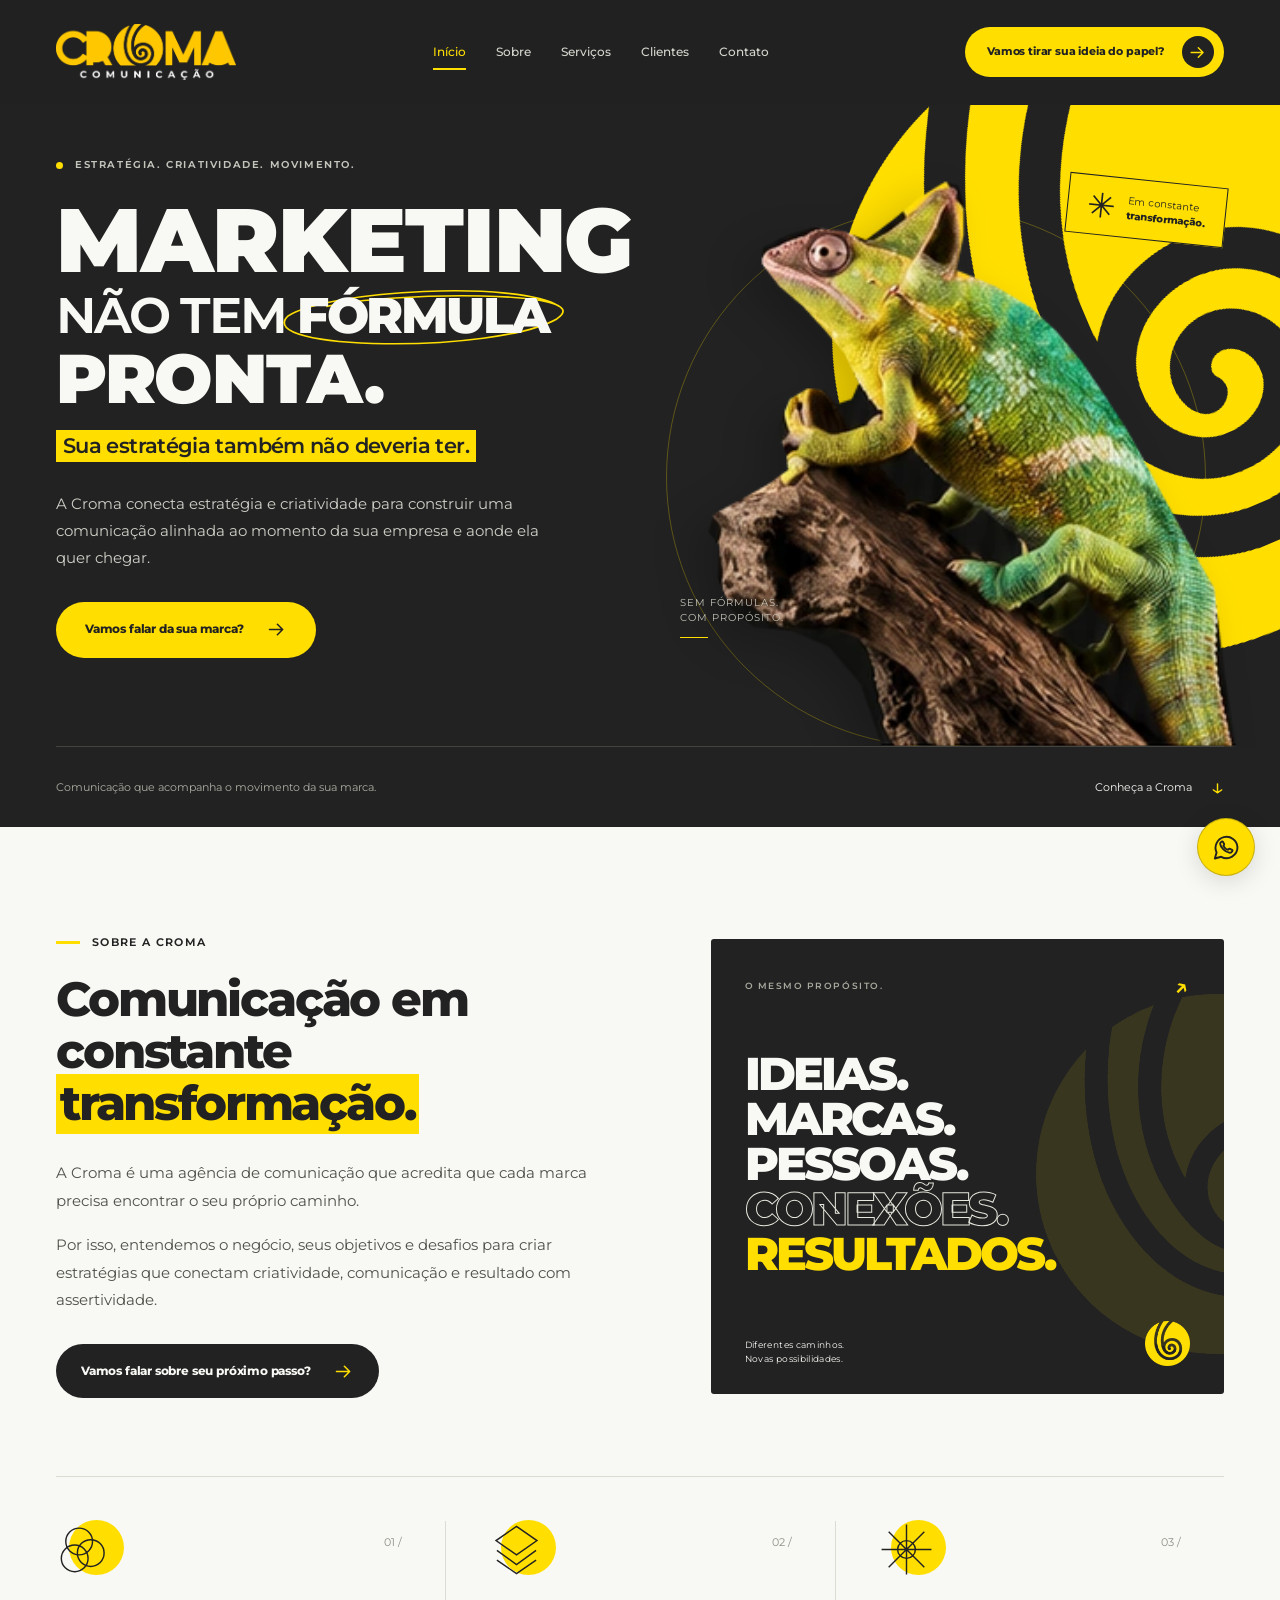
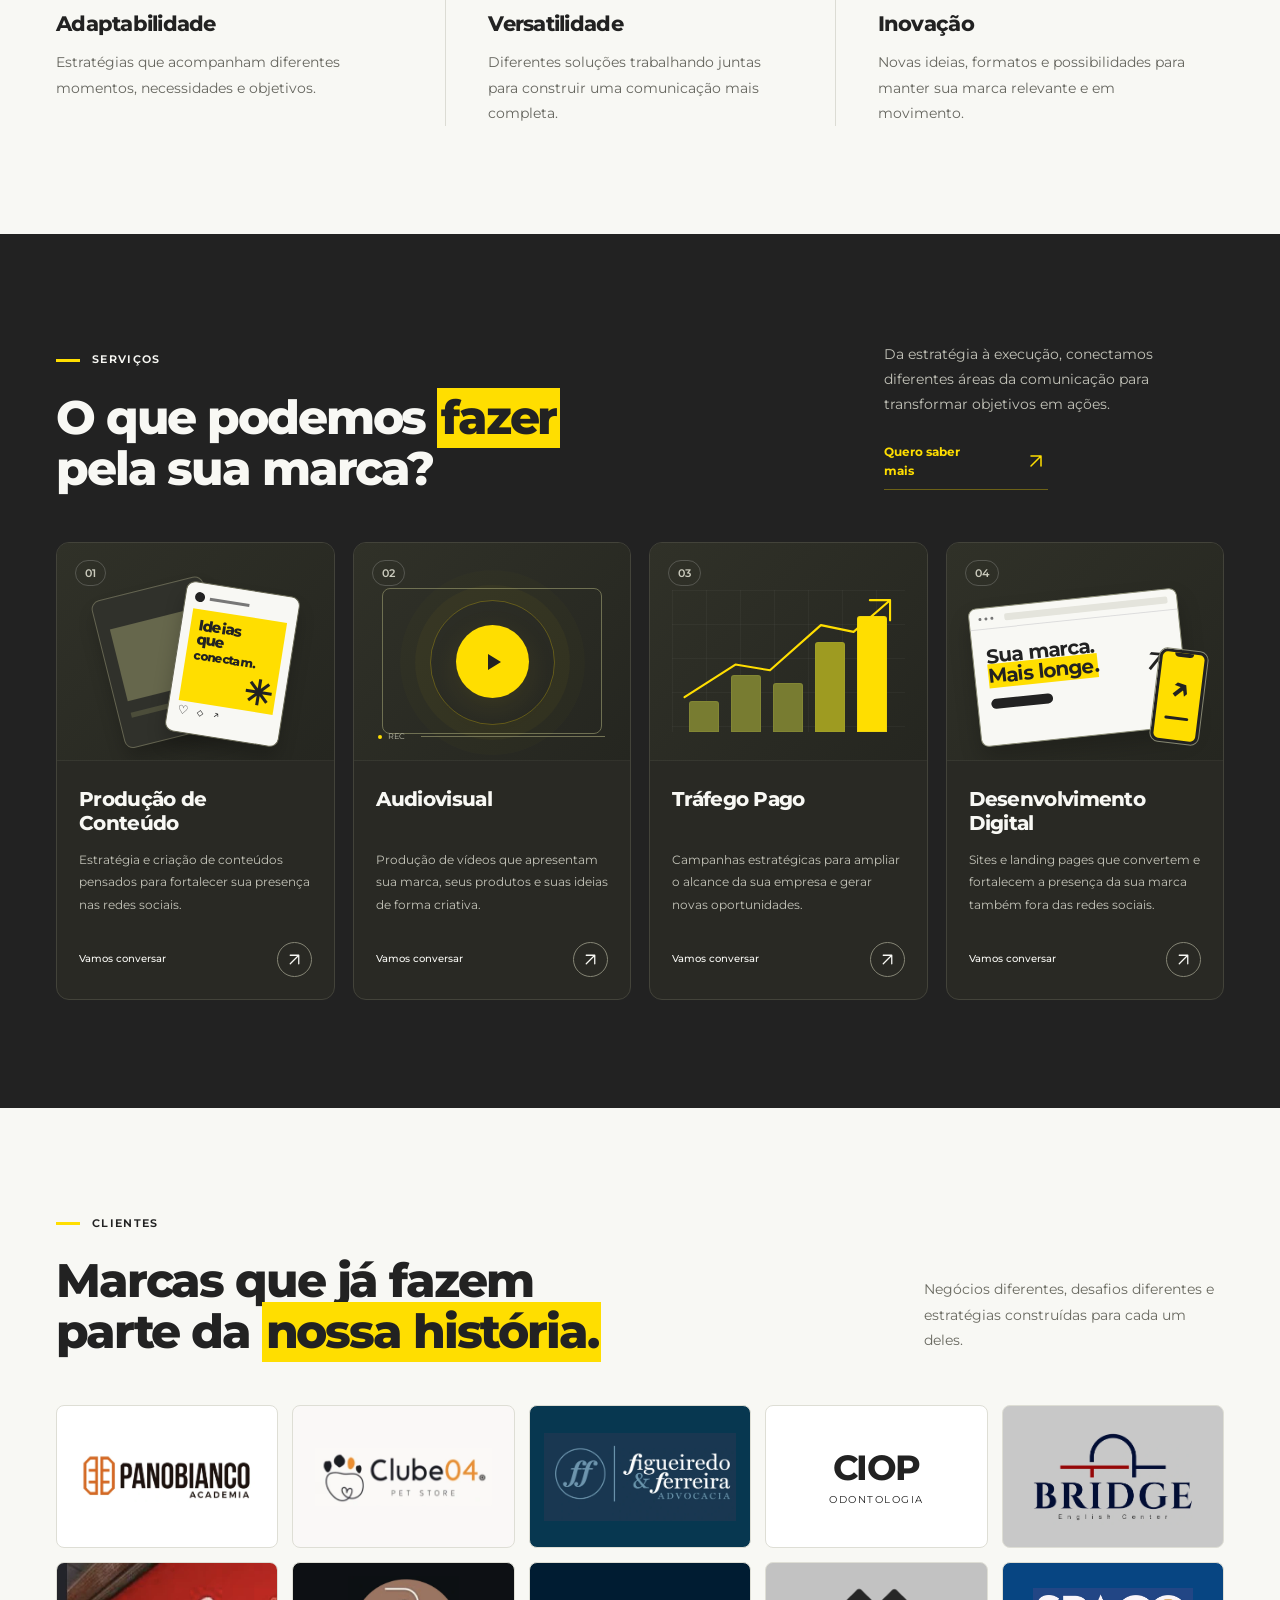
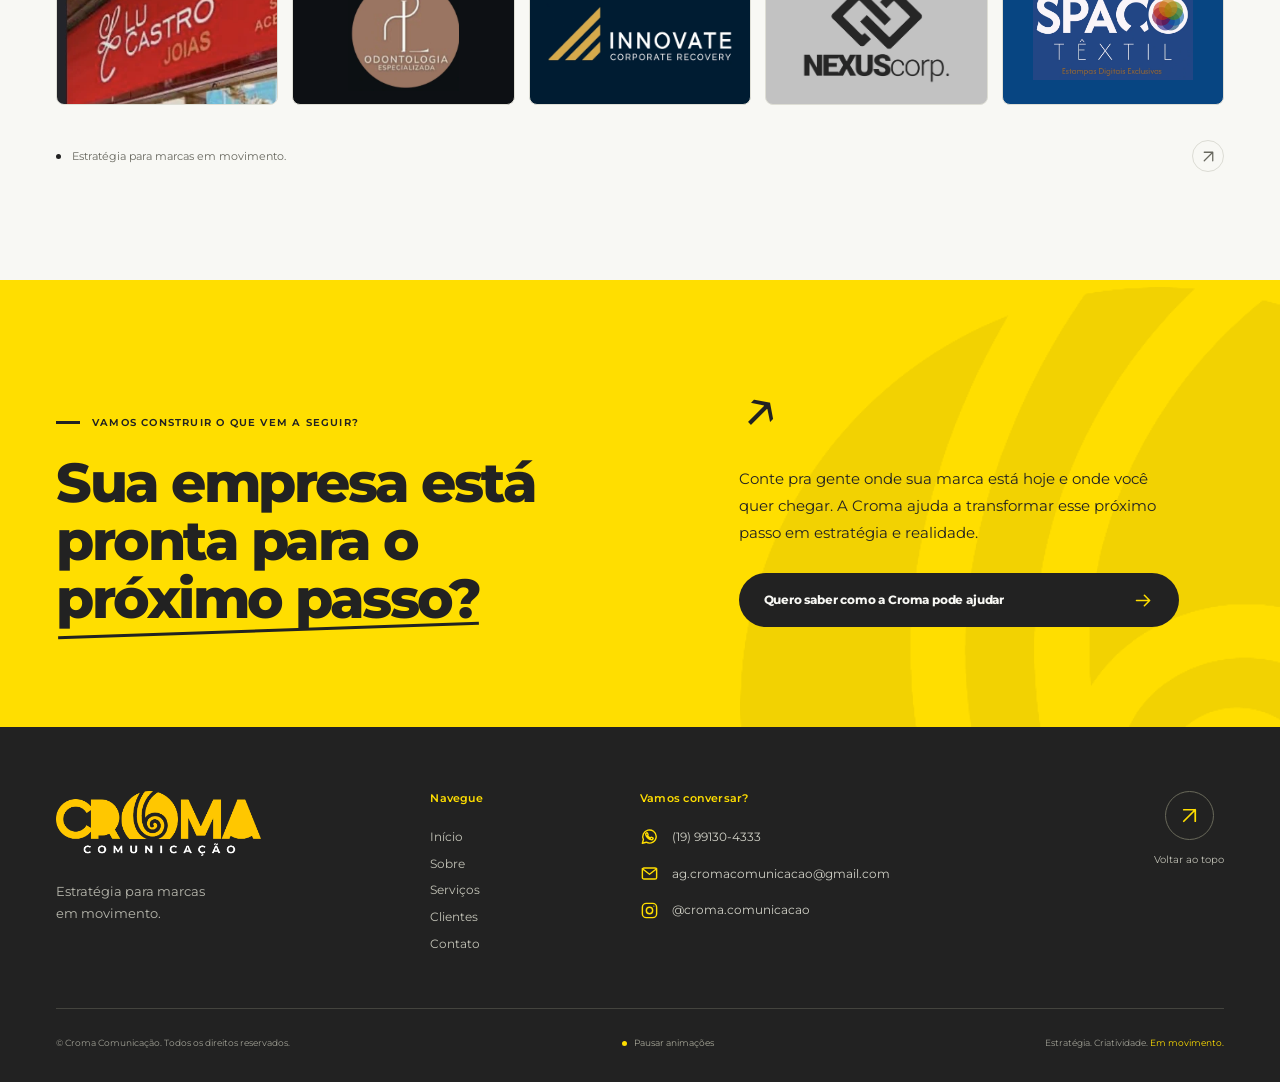
==== index.html @ 983cd101 "fix: renomeia croma.html para index.html para deploy na Vercel" ====
<!doctype html>
<html lang="pt-BR">
<head>
  <meta charset="utf-8">
  <meta name="viewport" content="width=device-width, initial-scale=1">
  <meta name="theme-color" content="#222222">
  <meta name="description" content="A Croma conecta estratégia e criatividade para construir uma comunicação alinhada ao momento da sua empresa e aonde ela quer chegar.">
  <meta property="og:type" content="website">
  <meta property="og:locale" content="pt_BR">
  <meta property="og:title" content="Croma Comunicação — Estratégia para marcas em movimento">
  <meta property="og:description" content="Marketing não tem fórmula pronta. Sua estratégia também não deveria ter. Vamos falar da sua marca?">
  <meta property="og:image" content="[data-uri]">
  <title>Croma Comunicação — Estratégia para marcas em movimento</title>
  <link rel="icon" type="image/png" href="[data-uri]">
  <link rel="preconnect" href="https://fonts.googleapis.com">
  <link rel="preconnect" href="https://fonts.gstatic.com" crossorigin>
  <link href="https://fonts.googleapis.com/css2?family=Montserrat:wght@400;450;500;550;600;650;700;750;800;850;900&display=swap" rel="stylesheet">
  <style>
/* CROMA — HTML/CSS/JS, sem dependências de build.
   AZEDO é usada somente se instalada. Acrescente uma versão web licenciada antes da publicação.
   Nenhum arquivo de fonte é distribuído neste projeto. */
@font-face{font-family:Azedo;src:local('Azedo Bold'),local('Azedo-Bold'),local('Azedo');font-weight:700 900;font-display:swap}
:root{--ink:#222222;--yellow:#FFDE00;--paper:#f8f8f4;--muted:#b7b7b2;--line-dark:#44443e;--line-light:#dcdcd4;--body:'Montserrat',Arial,sans-serif;--display:'Azedo','Montserrat',Arial,sans-serif;--shell:1280px;--ease:cubic-bezier(.22,1,.36,1)}
*,*::before,*::after{box-sizing:border-box}html{scroll-behavior:smooth;scroll-padding-top:100px}body{margin:0;background:var(--ink);color:var(--ink);font:400 16px/1.65 var(--body);-webkit-font-smoothing:antialiased}h1,h2,h3,p{margin:0}h1,h2{font-family:var(--display);font-weight:800;letter-spacing:-.045em;line-height:1.08}h2{font-size:clamp(36px,3.7vw,54px)}h3{font-size:22px;font-weight:750;letter-spacing:-.035em;line-height:1.2}a{color:inherit;text-decoration:none}button{font:inherit}img{display:block;max-width:100%;height:auto}svg{display:block}button,a{-webkit-tap-highlight-color:transparent}button{cursor:pointer}::selection{background:var(--yellow);color:var(--ink)}:focus-visible{outline:3px solid currentColor;outline-offset:6px}.section-dark :focus-visible{outline-color:var(--yellow)}.shell{width:min(var(--shell),calc(100% - 112px));margin-inline:auto}.section-space{padding-block:108px}.section-dark{background:var(--ink);color:var(--paper)}.section-light{background:var(--paper);color:var(--ink)}.icon-library{position:absolute;width:0;height:0;overflow:hidden;pointer-events:none}.icon{width:24px;height:24px;flex:0 0 24px;fill:none;stroke:currentColor;stroke-width:1.8;stroke-linecap:round;stroke-linejoin:round}.eyebrow{display:flex;align-items:center;gap:12px;font-size:11px;font-weight:650;text-transform:uppercase;letter-spacing:.12em;line-height:1.4;margin-bottom:24px}.section-stroke{width:24px;height:3px;background:var(--yellow);display:inline-block;flex:0 0 24px}.tiny-dot{display:inline-block;width:7px;height:7px;border-radius:50%;background:var(--yellow);flex:0 0 7px}.highlight{background:var(--yellow);color:var(--ink);padding:0 .08em .04em;box-decoration-break:clone;-webkit-box-decoration-break:clone}.button{display:inline-flex;align-items:center;justify-content:center;gap:22px;min-height:54px;border:1px solid transparent;border-radius:100px;padding:15px 24px;font-size:12px;font-weight:750;letter-spacing:-.015em;line-height:1.4;transition:transform .3s var(--ease),background .25s,color .25s,box-shadow .25s}.button .icon{transition:transform .3s var(--ease);width:21px;height:21px;flex-basis:21px}.button:hover .icon{transform:translateX(4px)}.button:hover{transform:translateY(-2px)}.button-yellow{background:var(--yellow);color:var(--ink)}.button-yellow:hover{background:#ffeb64;box-shadow:0 7px 22px #ffde0015}.button-dark{background:var(--ink);color:var(--paper)}.button-dark .icon{color:var(--yellow)}.button-dark:hover{background:#383831}.skip-link{position:fixed;top:8px;left:16px;z-index:1000;background:var(--yellow);color:var(--ink);padding:10px 18px;transform:translateY(-160%)}.skip-link:focus{transform:none}.mobile-break{display:none}
/* Navigation */
.site-header{position:sticky;top:0;z-index:80;background:#222222f5;border-bottom:1px solid transparent;transition:box-shadow .25s,border-color .25s;backdrop-filter:blur(18px);-webkit-backdrop-filter:blur(18px)}.site-header.is-scrolled{border-color:#ffffff14;box-shadow:0 5px 30px #0002}.header-inner{height:104px;display:flex;align-items:center;justify-content:space-between;gap:30px}.brand{display:block;flex-shrink:0}.header-inner .brand{width:180px}.main-nav{display:flex;align-items:center;gap:30px;margin-left:auto;margin-right:auto}.nav-link{color:#d6d6cf;font-size:12px;font-weight:500;position:relative;padding-block:16px;transition:color .2s}.nav-link::after{content:'';position:absolute;left:0;right:0;bottom:8px;height:2px;background:var(--yellow);transform:scaleX(0);transform-origin:left;transition:transform .25s}.nav-link:hover,.nav-link.is-active{color:var(--yellow)}.nav-link.is-active::after{transform:scaleX(1)}.header-cta{padding:8px 9px 8px 21px;min-height:46px;gap:17px;font-size:11px;white-space:nowrap}.button-orb{width:32px;height:32px;border-radius:50%;background:var(--ink);color:var(--yellow);display:grid;place-items:center}.button-orb .icon{width:19px;height:19px}.nav-mobile-cta{display:none}.menu-toggle{display:none;background:none;border:1px solid #ffffff40;border-radius:50%;width:44px;height:44px;color:var(--paper);padding:11px}.menu-toggle span{display:block;height:2px;background:currentColor;margin-block:5px;transition:transform .25s}
/* Hero */
.hero{overflow:hidden;position:relative}.hero-grid{display:grid;grid-template-columns:1.17fr 1fr;position:relative;min-height:630px;padding-top:53px;padding-bottom:68px}.hero-copy{z-index:2;position:relative;max-width:720px}.hero-eyebrow{color:#c4c4bc;margin-bottom:24px;font-size:10px;letter-spacing:.16em}.hero h1{text-transform:uppercase;letter-spacing:-.055em;line-height:.98;position:relative;font-family:var(--display)}.hero-word{display:block;font-size:clamp(60px,7.05vw,101px);font-weight:900}.hero-line{display:block;font-size:clamp(34px,3.9vw,56px);white-space:nowrap;font-weight:650;letter-spacing:-.05em;margin-top:8px}.hero-last{display:block;font-size:clamp(52px,5.4vw,78px);font-weight:900;margin-top:4px}.circled{position:relative;display:inline-block;font-weight:850;z-index:0}.circled svg{position:absolute;left:-7%;top:-9%;width:115%;height:124%;fill:none;stroke:var(--yellow);stroke-width:2.4;z-index:-1;overflow:visible;transform:rotate(-2deg)}.circled path{stroke-dasharray:1300;stroke-dashoffset:1300;animation:draw 1.5s .25s var(--ease) forwards}.hero-subtitle{margin-top:17px;font-size:clamp(17px,1.65vw,23px);font-weight:600;line-height:1.55;letter-spacing:-.03em}.hero-subtitle span{padding:3px 7px 4px;background:var(--yellow);color:var(--ink);box-decoration-break:clone;-webkit-box-decoration-break:clone}.hero-description{font-size:15px;color:#cfcfc8;line-height:1.8;max-width:510px;margin-top:27px}.hero-cta{margin-top:31px;font-size:12px;min-height:56px;padding-inline:28px}.hero-art{position:relative;align-self:stretch;min-height:520px;isolation:isolate}.hero-symbol{position:absolute;max-width:none;width:640px;height:640px;top:-142px;right:-248px;object-fit:contain;transform:rotate(-23deg);opacity:1;z-index:-2;animation:symbol-drift 16s ease-in-out infinite alternate}.orbit{border:1px solid #ffde0045;border-radius:50%;width:540px;height:540px;position:absolute;top:49px;left:-20px;z-index:-1}.orbit::before{content:'';width:11px;height:11px;border-radius:50%;background:var(--yellow);position:absolute;top:38px;left:119px}.chameleon{position:absolute;width:560px;max-width:none;right:-34px;bottom:-69px;filter:drop-shadow(-18px 16px 20px #0003);transform-origin:bottom center}.art-note{display:flex;align-items:center;gap:12px;font-size:10px;line-height:1.5;position:absolute;right:-2px;top:22px;z-index:3;color:var(--ink);background:var(--yellow);padding:12px 19px;transform:rotate(6deg);border:1px solid var(--ink)}.note-cross{font-size:34px;line-height:1}.art-note strong{font-weight:800}.art-caption{position:absolute;bottom:40px;left:-6px;font-size:10px;text-transform:uppercase;letter-spacing:.1em;color:#c3c3b9;line-height:1.5}.art-caption span{display:block;width:28px;border-top:1px solid var(--yellow);margin-top:12px}.hero-bottom{position:relative;z-index:4;display:flex;align-items:center;justify-content:space-between;border-top:1px solid var(--line-dark);padding-block:20px;color:#adada4;font-size:11px;background:var(--ink)}.hero-bottom a{display:flex;gap:18px;align-items:center;color:var(--paper)}.down-arrow{font-size:24px;color:var(--yellow);transition:transform .25s}.hero-bottom a:hover .down-arrow{transform:translateY(4px)}
/* About */
.about-grid{display:grid;grid-template-columns:1.1fr 1fr;gap:90px;align-items:center}.about-copy h2{margin-bottom:30px;font-size:clamp(36px,3.75vw,54px);max-width:650px}.about-copy>p:not(.eyebrow){font-size:15px;line-height:1.85;color:#51514b;margin-top:16px;max-width:555px}.about-copy .button{margin-top:30px}.about-poster{background:var(--ink);color:var(--paper);min-height:455px;padding:28px 34px;position:relative;overflow:hidden;border-radius:3px;display:flex;flex-direction:column;justify-content:space-between}.poster-symbol{position:absolute;width:360px;max-width:none;right:-172px;top:55px;opacity:.1;transform:rotate(-25deg)}.poster-top{display:flex;justify-content:space-between;align-items:center;position:relative;font-size:9px;letter-spacing:.17em;font-weight:600;color:#aaa99f}.poster-top>span:last-child{font-size:24px;color:var(--yellow)}.poster-words{position:relative;padding-block:25px;font-weight:850;text-transform:uppercase;font-size:clamp(35px,3.6vw,51px);letter-spacing:-.065em;line-height:.98}.poster-words>span{display:block}.poster-outline{color:transparent;-webkit-text-stroke:1px #e7e7de}.poster-yellow{color:var(--yellow)}.poster-bottom{position:relative;display:flex;justify-content:space-between;align-items:end;font-size:9px;letter-spacing:.04em;line-height:1.55}.poster-bottom img{width:45px}.pillars{display:grid;grid-template-columns:repeat(3,1fr);gap:0;margin-top:78px;padding-top:44px;border-top:1px solid var(--line-light)}.pillar{padding:0 42px;position:relative}.pillar:first-child{padding-left:0}.pillar:last-child{padding-right:0}.pillar+.pillar{border-left:1px solid var(--line-light)}.pillar-symbol{position:relative;width:68px;height:65px;margin-bottom:25px}.pillar-symbol>span{position:absolute;width:55px;height:55px;border-radius:50%;right:0;top:-1px;background:var(--yellow)}.pillar-symbol svg{position:relative;width:57px;height:57px;fill:none;stroke:var(--ink);stroke-width:1.6}.pillar-number{position:absolute;right:43px;top:12px;font-size:11px;color:#8e8e86}.pillar h3{font-size:21px;margin-bottom:14px}.pillar>p:last-child{font-size:14px;line-height:1.8;color:#66665f;max-width:315px}
/* Services */
.services-section{position:relative;overflow:hidden}.section-heading{display:flex;justify-content:space-between;align-items:end;gap:50px;margin-bottom:48px}.section-heading h2{max-width:840px}.section-heading-aside{max-width:340px;padding-bottom:4px}.section-heading-aside p{font-size:14px;color:#c3c3b9;line-height:1.8}.text-link{display:inline-flex;align-items:center;gap:35px;padding-bottom:8px;border-bottom:1px solid #ffde0055;font-size:12px;font-weight:700;margin-top:24px;color:var(--yellow)}.text-link .icon{width:20px;height:20px}.services-grid{display:grid;grid-template-columns:repeat(4,1fr);gap:18px}.service-card{display:flex;flex-direction:column;min-width:0;border:1px solid #43433a;border-radius:13px;overflow:hidden;background:#292924;transition:border-color .3s,transform .4s var(--ease),box-shadow .3s}.service-card:hover{border-color:var(--yellow);transform:translateY(-7px);box-shadow:0 18px 30px #0002}.service-art{height:218px;position:relative;overflow:hidden;background:linear-gradient(135deg,#303128,#252620);border-bottom:1px solid #ffffff09}.art-index{position:absolute;top:17px;left:18px;z-index:4;font-size:11px;font-weight:600;color:#cacabc;border:1px solid #ffffff30;border-radius:20px;padding:3px 9px}.service-content{padding:26px 22px 22px;display:flex;flex-direction:column;flex:1}.service-content h3{font-size:20px;min-height:48px;margin-bottom:14px}.service-content p{font-size:12px;color:#c4c4b9;line-height:1.85;flex:1}.service-action{display:flex;align-items:center;justify-content:space-between;gap:10px;margin-top:26px;font-size:10px;font-weight:500}.round-arrow{display:grid;place-items:center;border:1px solid #858575;border-radius:50%;width:35px;height:35px;transition:background .25s,color .25s,transform .3s}.round-arrow .icon{width:17px;height:17px;flex-basis:17px}.service-card:hover .round-arrow{background:var(--yellow);color:var(--ink);border-color:var(--yellow);transform:rotate(45deg)}.mini-post{position:absolute;border:1px solid #646451;border-radius:9px;background:#30312b;width:115px;height:152px;top:45px;left:55px;box-shadow:0 12px 18px #0003;transition:transform .5s var(--ease)}.post-back{transform:rotate(-14deg) translate(-5px,-3px);padding:12px}.post-back>span{display:block;background:#66674c;height:74px;margin-top:18px}.post-back i{display:block;width:65px;height:5px;background:#4c4d3a;margin-top:12px}.post-front{left:118px;transform:rotate(9deg);background:var(--paper);padding:9px}.post-header{display:flex;align-items:center;gap:5px;margin-bottom:7px}.post-header b{height:10px;width:10px;border-radius:50%;background:var(--ink)}.post-header>span{width:40px;height:3px;background:#777}.post-picture{height:93px;background:var(--yellow);padding:9px 8px;position:relative;color:var(--ink);font-size:15px;line-height:.96;font-weight:800;letter-spacing:-.04em;overflow:hidden}.post-picture em{font-style:normal;font-size:12px}.post-picture i{position:absolute;right:5px;bottom:2px;font-style:normal;font-size:34px}.post-bottom{font-size:12px;line-height:18px;color:var(--ink)}.service-card:hover .post-front{transform:rotate(3deg) translateY(-5px)}.video-corners{position:absolute;inset:45px 28px 26px;border:1px solid #6f7052;border-radius:8px}.video-orbit{position:absolute;width:125px;height:125px;border:1px solid #ffde0045;border-radius:50%;top:57px;left:calc(50% - 62px);box-shadow:0 0 0 15px #ffde0008,0 0 0 30px #ffde0004}.play-button{position:absolute;display:grid;place-items:center;width:73px;height:73px;top:82px;left:calc(50% - 36px);border-radius:50%;background:var(--yellow);color:var(--ink);box-shadow:0 9px 32px #ffde0015;transition:transform .4s var(--ease)}.play-button svg{width:30px;height:30px;fill:var(--ink)}.service-card:hover .play-button{transform:scale(1.12)}.video-bottom{position:absolute;bottom:17px;left:24px;right:25px;font-size:8px;display:flex;align-items:center;gap:6px;color:#bebead}.record-dot{width:4px;height:4px;background:var(--yellow);border-radius:50%}.video-timeline{height:1px;background:#737355;flex:1;margin-left:10px}.traffic-grid{position:absolute;inset:47px 22px 28px;background-image:linear-gradient(#ffffff08 1px,transparent 1px),linear-gradient(90deg,#ffffff08 1px,transparent 1px);background-size:34px 34px}.traffic-bars{position:absolute;inset:60px 39px 28px;display:flex;align-items:end;gap:12px}.traffic-bars span{flex:1;height:24%;background:#787c31;border-radius:3px 3px 0 0;border:1px solid #a8ae4230;transition:transform .4s var(--ease);transform-origin:bottom}.traffic-bars span:nth-child(2){height:44%}.traffic-bars span:nth-child(3){height:38%}.traffic-bars span:nth-child(4){height:70%;background:#9e9b21}.traffic-bars span:nth-child(5){height:90%;background:var(--yellow)}.growth-line{position:absolute;inset:40px 23px auto;width:calc(100% - 46px);height:140px;fill:none;stroke:var(--yellow);stroke-width:2.2;stroke-linecap:round;stroke-linejoin:round}.service-card:hover .traffic-bars span{transform:scaleY(1.07)}.mini-browser{position:absolute;width:210px;height:139px;top:55px;left:27px;background:var(--paper);border:1px solid #8a8c76;border-radius:8px;overflow:hidden;transform:rotate(-6deg);box-shadow:0 12px 22px #0003;transition:transform .4s}.browser-toolbar{height:21px;display:flex;align-items:center;gap:3px;border-bottom:1px solid #ddd;padding-inline:9px}.browser-toolbar b{width:3px;height:3px;background:#777;border-radius:50%}.browser-toolbar>span{height:7px;background:#e4e4dc;flex:1;margin-left:8px;border-radius:2px}.browser-body{padding:17px 13px;position:relative;color:var(--ink)}.browser-body strong{display:block;font-size:20px;line-height:1;letter-spacing:-.04em}.browser-body em{font-style:normal;background:var(--yellow)}.browser-body i{position:absolute;font-size:49px;font-style:normal;right:12px;top:6px}.browser-button{display:block;width:62px;height:10px;border-radius:10px;background:var(--ink);margin-top:13px}.mini-mobile{position:absolute;bottom:17px;right:20px;width:48px;height:93px;background:var(--yellow);border:3px solid var(--ink);outline:1px solid #858671;border-radius:8px;transform:rotate(7deg);display:flex;align-items:center;flex-direction:column}.mini-mobile>span{background:var(--ink);border-radius:0 0 4px 4px;width:19px;height:4px}.mini-mobile b{font-size:33px;color:var(--ink);line-height:60px}.mini-mobile i{width:24px;height:3px;background:var(--ink);border-radius:5px}.service-card:hover .mini-browser{transform:rotate(-2deg) translateY(-4px)}
/* Clients: supplied images are kept in their original brand colors. */
.clients-intro{font-size:14px;color:#696960;max-width:300px;line-height:1.85;margin-bottom:3px}.clients-grid{display:grid;grid-template-columns:repeat(5,1fr);gap:14px}.client-card{min-width:0;height:143px;border:1px solid #deded5;border-radius:8px;display:flex;align-items:center;justify-content:center;padding:22px;overflow:hidden;transition:transform .3s,box-shadow .3s}.client-card:hover{transform:translateY(-4px);box-shadow:0 8px 18px #2222220b}.client-card img{width:100%;height:100%;object-fit:contain}.client-panobianco{background:#fff}.client-clube{background:#faf8f7}.client-law{background:#073750;padding:14px}.client-ciop{background:#fff;flex-direction:column;color:#222;line-height:1.1}.ciop-name{font-size:35px;font-weight:750;letter-spacing:-.04em}.ciop-sub{font-size:10px;letter-spacing:.15em;text-transform:uppercase;margin-top:7px}.client-bridge{background:#c8c8c8;padding:19px 27px}.client-lu{background:#bd0925;padding:0}.client-lu img{object-fit:cover}.client-dental{background:#0d1014;padding:13px}.client-innovate{background:#001c32;padding:16px}.client-nexus{background:#c2c2c2;padding:18px 34px}.client-spaco{background:#074582;padding:15px 30px}.clients-endnote{margin-top:35px;display:flex;align-items:center;gap:11px;color:#68685f;font-size:11px}.clients-endnote .tiny-dot{background:var(--ink);width:5px;height:5px;flex-basis:5px}.clients-endnote>a{margin-left:auto;display:grid;place-items:center;width:32px;height:32px;border:1px solid var(--line-light);border-radius:50%}.clients-endnote .icon{width:17px;height:17px}
/* Contact and footer */
.contact-section{background:var(--yellow);color:var(--ink);padding-block:93px 100px;position:relative;overflow:hidden}.contact-symbol{position:absolute;right:-300px;bottom:-400px;width:840px;max-width:none;opacity:.06;pointer-events:none}.contact-grid{display:grid;grid-template-columns:1.2fr 1fr;gap:100px;align-items:end;position:relative}.contact-section .section-stroke{background:var(--ink)}.contact-section .eyebrow{font-size:10px}.contact-section h2{font-size:clamp(40px,4.3vw,62px);line-height:1.05;max-width:640px}.contact-section h2>span{position:relative;display:inline-block}.contact-section h2>span::after{content:'';position:absolute;bottom:-5px;left:2px;right:0;height:3px;background:var(--ink);transform:rotate(-2deg)}.contact-copy>p{font-size:15px;line-height:1.8;max-width:440px;margin-bottom:27px}.contact-copy .button{gap:20px;justify-content:space-between;width:100%;max-width:440px}.contact-arrow{display:block;font:400 69px/1 var(--body);margin-bottom:23px}.site-footer{padding-block:64px 27px}.footer-grid{display:grid;grid-template-columns:1.1fr .55fr 1.3fr .5fr;gap:45px;padding-bottom:54px}.footer-brand .brand{width:205px}.footer-brand>p{font-size:13px;line-height:1.7;color:#b7b7ad;margin-top:24px}.footer-nav h2,.footer-contact h2{font-family:var(--body);font-size:11px;line-height:1.4;letter-spacing:.02em;font-weight:600;color:var(--yellow);margin-bottom:20px}.footer-nav a{display:block;font-size:12px;color:#c3c3b7;margin-top:7px}.footer-nav a:hover{color:var(--yellow)}.footer-contact>a{display:flex;align-items:center;gap:13px;font-size:12px;color:#d0d0c6;margin-bottom:17px}.footer-contact .icon{width:19px;height:19px;flex-basis:19px;color:var(--yellow)}.footer-contact>a:hover span{text-decoration:underline;text-underline-offset:4px}.footer-back{display:flex;align-items:center;flex-direction:column;gap:12px;justify-self:end;font-size:10px;color:#bebeb3}.footer-back .icon{width:49px;height:49px;padding:12px;border:1px solid #69695a;border-radius:50%;color:var(--yellow);flex-basis:49px;transition:transform .3s}.footer-back:hover .icon{transform:translateY(-5px)}.footer-bottom{border-top:1px solid var(--line-dark);padding-top:23px;display:flex;align-items:center;justify-content:space-between;gap:24px;font-size:9px;color:#9f9f94}.footer-signature>span{color:var(--yellow)}.motion-toggle{border:0;padding:4px 0;background:transparent;color:#a8a899;display:inline-flex;align-items:center;gap:7px;font-size:9px}.motion-indicator{width:5px;height:5px;border-radius:50%;background:var(--yellow)}.motion-paused .motion-indicator{background:#888}.floating-whatsapp{position:fixed;bottom:24px;right:25px;z-index:75;width:58px;height:58px;border-radius:50%;display:grid;place-items:center;background:var(--yellow);color:var(--ink);border:1px solid #22222240;box-shadow:0 5px 25px #0002;transition:transform .25s}.floating-whatsapp>.icon{width:31px;height:31px;stroke-width:1.5}.floating-whatsapp:hover{transform:translateY(-3px)}.whatsapp-tooltip{position:absolute;right:72px;white-space:nowrap;background:var(--ink);color:var(--paper);font-size:11px;padding:11px 15px;border-radius:8px;box-shadow:0 5px 15px #0002;line-height:1.5;opacity:0;visibility:hidden;transform:translateX(7px);transition:opacity .2s,transform .2s,visibility .2s;pointer-events:none}.whatsapp-tooltip::after{content:'';position:absolute;right:-5px;top:23px;border-block:5px solid transparent;border-left:6px solid var(--ink)}.floating-whatsapp:hover .whatsapp-tooltip,.floating-whatsapp:focus-visible .whatsapp-tooltip{visibility:visible;opacity:1;transform:none}
/* Progressive enhancement. Content remains visible if JS is unavailable. */
.js .reveal{opacity:0;transform:translateY(20px);transition:opacity .7s var(--ease),transform .7s var(--ease)}.js .reveal.is-visible{opacity:1;transform:none}.js .services-grid .reveal:nth-child(2),.js .pillars .reveal:nth-child(2){transition-delay:.06s}.js .services-grid .reveal:nth-child(3),.js .pillars .reveal:nth-child(3){transition-delay:.12s}.js .services-grid .reveal:nth-child(4){transition-delay:.18s}.motion-paused *,.motion-paused *::before,.motion-paused *::after{animation:none!important;transition:none!important;scroll-behavior:auto!important}.motion-paused .reveal{opacity:1!important;transform:none!important}.motion-paused .circled path{stroke-dashoffset:0}html.motion-paused{scroll-behavior:auto!important}@keyframes draw{to{stroke-dashoffset:0}}@keyframes symbol-drift{from{transform:rotate(-23deg) translateY(0)}to{transform:rotate(-15deg) translateY(14px)}}
/* Responsive */
@media(min-width:1600px){.hero-grid{padding-top:70px;min-height:690px}.chameleon{width:600px}.hero-art{min-height:540px}}
@media(max-width:1199px){.shell{width:calc(100% - 72px)}.header-inner{gap:22px;height:90px}.header-inner .brand{width:155px}.main-nav{gap:20px}.header-cta{font-size:10px;padding-left:15px;gap:12px}.hero-grid{min-height:570px;padding-top:44px;grid-template-columns:1.2fr 1fr;padding-bottom:60px}.hero-word{font-size:7.3vw}.hero-line{font-size:4vw}.hero-last{font-size:5.6vw}.hero-description{max-width:440px;font-size:14px}.hero-art{min-height:490px}.chameleon{width:500px;right:-55px;bottom:-61px}.hero-symbol{width:550px;height:550px;right:-220px;top:-90px}.art-note{right:-15px;top:10px}.art-caption{left:8px;bottom:22px}.about-grid{gap:55px}.section-space{padding-block:85px}.about-poster{min-height:425px;padding:25px 27px}.poster-words{font-size:4vw}.section-heading{gap:32px}.section-heading-aside{max-width:290px}.services-grid{gap:12px}.service-art{height:188px}.mini-post{top:36px;left:31px;transform:scale(.9) rotate(-14deg)}.post-front{left:84px;transform:scale(.9) rotate(9deg)}.service-content{padding:23px 18px 18px}.service-content h3{font-size:18px;min-height:44px}.service-content p{font-size:11px}.service-action{font-size:9px}.mini-browser{width:175px;height:125px;left:18px;top:45px}.browser-body strong{font-size:17px}.browser-body i{font-size:36px}.mini-mobile{right:13px;bottom:10px}.video-orbit{top:40px}.play-button{top:66px}.video-corners{inset:37px 21px 25px}.traffic-bars{inset:58px 28px 25px;gap:8px}.growth-line{top:30px}.client-card{height:127px;padding:17px}.client-law,.client-innovate{padding:12px}.client-lu{padding:0}.client-dental{padding:10px}.contact-grid{gap:55px}.footer-grid{gap:25px;grid-template-columns:.9fr .45fr 1.3fr .4fr}.footer-brand .brand{width:175px}.footer-contact>a{font-size:11px}.footer-bottom{gap:15px;font-size:8px}.footer-signature{font-size:8px}}
@media(max-width:940px){.header-inner{height:86px}.header-cta{margin-left:auto;font-size:10px}.menu-toggle{display:block;flex-shrink:0}.main-nav{position:absolute;left:0;right:0;top:86px;background:var(--ink);padding:16px 36px 28px;display:none;border-top:1px solid #ffffff15;border-bottom:1px solid #ffffff20;box-shadow:0 20px 30px #0003;max-height:calc(100dvh - 86px);overflow-y:auto}.main-nav.is-open{display:flex;flex-direction:column;align-items:stretch;gap:3px}.nav-link{font-size:17px;padding:12px 0}.nav-link::after{display:none}.nav-mobile-cta{display:inline-flex;align-self:start;margin-top:15px}.menu-toggle[aria-expanded=true] span:first-child{transform:translateY(3.5px) rotate(45deg)}.menu-toggle[aria-expanded=true] span:last-child{transform:translateY(-3.5px) rotate(-45deg)}.hero-grid{min-height:540px}.hero-eyebrow{font-size:8px;letter-spacing:.1em}.hero-word{font-size:7vw}.hero-line{font-size:3.9vw}.hero-last{font-size:5.6vw}.hero-subtitle{font-size:17px;max-width:390px}.hero-description{font-size:13px;max-width:360px}.hero-art{min-height:460px}.chameleon{width:425px;right:-70px}.hero-symbol{width:470px;height:470px;right:-200px;top:-50px}.orbit{width:420px;height:420px;top:80px;left:-20px}.art-caption{display:none}.art-note{font-size:8px;padding:10px 12px;right:0;top:0}.note-cross{font-size:27px}.about-grid{gap:40px}.about-copy h2{font-size:38px}.about-copy>p:not(.eyebrow){font-size:13px}.about-copy .button{font-size:10px;gap:12px;padding-inline:18px}.about-poster{min-height:395px;padding:23px}.poster-words{font-size:4.1vw}.pillar{padding:0 25px}.pillar-number{right:25px}.pillar>p:last-child{font-size:12px}.pillar h3{font-size:18px}.section-heading h2{font-size:37px}.section-heading-aside{max-width:255px}.section-heading-aside p{font-size:12px}.services-grid{grid-template-columns:repeat(2,1fr);gap:20px}.service-art{height:215px}.content-art .mini-post{left:calc(50% - 90px);top:45px;transform:rotate(-14deg)}.content-art .post-front{left:calc(50% - 20px);transform:rotate(9deg)}.mini-browser{width:220px;height:145px;left:calc(50% - 110px);top:45px}.mini-mobile{right:calc(50% - 125px);bottom:15px}.browser-body strong{font-size:22px}.browser-body i{font-size:50px}.service-content h3{font-size:22px;min-height:53px}.service-content p{font-size:13px}.service-action{font-size:11px}.service-content{padding:25px}.video-orbit{top:53px}.play-button{top:79px}.video-corners{inset:40px 45px 28px}.traffic-grid{inset:40px 42px 25px}.traffic-bars{inset:52px 62px 25px}.growth-line{left:45px;width:calc(100% - 90px);top:38px}.clients-grid{grid-template-columns:repeat(3,1fr);gap:14px}.client-card{height:135px}.clients-intro{font-size:12px;max-width:230px}.contact-grid{gap:40px}.contact-section h2{font-size:42px}.contact-copy>p{font-size:13px}.contact-copy .button{font-size:10px;padding-inline:18px}.contact-arrow{font-size:52px}.footer-grid{grid-template-columns:1fr .7fr 1.5fr;gap:35px}.footer-back{display:none}.footer-contact>a{font-size:10px}.footer-brand .brand{width:150px}.footer-brand>p{font-size:11px}.footer-signature{display:none}}
@media(max-width:680px){html{scroll-padding-top:82px}.shell{width:calc(100% - 40px)}.header-inner{height:78px;gap:16px}.header-inner .brand{width:142px}.header-cta{display:none}.menu-toggle{margin-left:auto;width:42px;height:42px}.main-nav{top:78px;padding:16px 24px 26px;max-height:calc(100dvh - 78px)}.section-space{padding-block:65px}.hero-grid{display:flex;flex-direction:column;padding-top:31px;padding-bottom:0;min-height:0}.hero-copy{max-width:none}.hero-eyebrow{font-size:8px;margin-bottom:24px;letter-spacing:.12em}.hero-word{font-size:clamp(39px,11.15vw,72px);letter-spacing:-.06em}.hero-line{font-size:clamp(25px,6.45vw,42px);letter-spacing:-.04em;margin-top:6px}.hero-last{font-size:clamp(38px,9.4vw,62px);margin-top:5px}.hero-subtitle{font-size:clamp(16px,3.8vw,22px);max-width:none;margin-top:18px;line-height:1.7}.hero-description{font-size:13px;max-width:460px;margin-top:22px;line-height:1.85}.hero-cta{margin-top:25px;min-height:52px;font-size:11px;padding-inline:22px}.hero-art{height:420px;min-height:0;width:100%;margin-top:22px;position:relative}.chameleon{width:398px;right:calc(50% - 210px);bottom:0;max-width:115%}.hero-symbol{width:455px;height:455px;right:calc(50% - 350px);top:-12px;transform:rotate(-23deg)}.orbit{width:340px;height:340px;top:45px;left:calc(50% - 170px)}.orbit::before{top:17px;left:100px;width:7px;height:7px}.art-note{right:auto;left:0;top:47px;font-size:8px;padding:9px 13px;transform:rotate(-6deg)}.art-caption{display:block;font-size:8px;left:0;bottom:44px;line-height:1.5}.hero-bottom{padding-block:17px;font-size:8px;gap:15px}.hero-bottom>a{font-size:9px;gap:9px;white-space:nowrap}.down-arrow{font-size:21px}.mobile-break{display:block}.about-grid{grid-template-columns:1fr;gap:35px}.about-copy h2{font-size:clamp(31px,8vw,43px);line-height:1.15;max-width:580px}.eyebrow{font-size:9px;margin-bottom:19px;letter-spacing:.12em}.about-copy>p:not(.eyebrow){font-size:13px;line-height:1.9}.about-copy .button{font-size:10px;min-height:51px;margin-top:24px;padding-inline:20px;gap:16px}.about-poster{min-height:390px;padding:25px 28px}.poster-words{font-size:clamp(41px,11vw,66px);padding-block:24px}.poster-top{font-size:8px}.poster-symbol{width:360px;right:-100px;top:25px}.poster-bottom{font-size:9px}.poster-bottom img{width:40px}.pillars{grid-template-columns:1fr;margin-top:38px;padding-top:0;border-top:none;gap:0}.pillar,.pillar:first-child,.pillar:last-child{padding:27px 0 27px 88px;min-height:165px}.pillar+.pillar{border-left:none;border-top:1px solid var(--line-light)}.pillar-symbol{position:absolute;left:0;top:29px;width:59px;height:59px;margin:0}.pillar-symbol>span{width:47px;height:47px}.pillar-symbol svg{width:49px;height:49px}.pillar-number{position:static;display:block;font-size:9px;margin-bottom:8px}.pillar h3{font-size:20px;margin-bottom:10px}.pillar>p:last-child{font-size:12px;line-height:1.85;max-width:none}.section-heading{display:block;margin-bottom:32px}.section-heading h2{font-size:clamp(31px,7.8vw,43px);line-height:1.15}.section-heading-aside{max-width:450px;margin-top:24px}.section-heading-aside p{font-size:13px;line-height:1.85}.text-link{font-size:11px;margin-top:18px;gap:24px}.services-grid{grid-template-columns:1fr;gap:20px}.service-card{display:grid;grid-template-columns:.85fr 1.15fr;min-height:260px;overflow:hidden}.service-art{height:100%;min-height:260px;border-bottom:0;border-right:1px solid #ffffff09}.service-content{padding:22px 17px}.service-content h3{font-size:18px;min-height:0;margin-bottom:12px}.service-content p{font-size:11px;line-height:1.85}.service-action{font-size:9px;margin-top:18px;gap:7px}.round-arrow{width:29px;height:29px;flex:0 0 29px}.round-arrow .icon{width:15px;height:15px}.art-index{left:13px;top:14px;font-size:9px;padding:3px 7px}.content-art .mini-post{left:calc(50% - 85px);top:88px;transform:rotate(-14deg) scale(.78);transform-origin:center}.content-art .post-front{left:calc(50% - 35px);top:78px;transform:rotate(9deg) scale(.8)}.service-card:hover .post-front{transform:rotate(4deg) scale(.8)}.video-corners{inset:58px 14px 42px}.video-orbit{width:90px;height:90px;left:calc(50% - 45px);top:calc(50% - 45px);box-shadow:0 0 0 10px #ffde0008,0 0 0 20px #ffde0004}.play-button{width:56px;height:56px;left:calc(50% - 28px);top:calc(50% - 28px)}.play-button svg{width:24px;height:24px}.video-bottom{left:15px;right:15px;bottom:25px;font-size:7px}.traffic-grid{inset:70px 16px 50px;background-size:22px 27px}.traffic-bars{inset:85px 23px 50px;gap:7px}.growth-line{left:10px;width:calc(100% - 20px);height:110px;top:74px}.mini-browser{width:162px;height:123px;left:calc(50% - 83px);top:89px;transform:rotate(-8deg) scale(.8)}.browser-body{padding:14px 10px}.browser-body strong{font-size:18px}.browser-body i{font-size:31px;right:6px;top:18px}.browser-button{width:53px;height:8px;margin-top:12px}.mini-mobile{width:39px;height:78px;right:12px;bottom:37px}.mini-mobile b{font-size:27px;line-height:48px}.mini-mobile>span{width:14px}.mini-mobile i{width:20px}.service-card:hover .mini-browser{transform:rotate(-3deg) scale(.8)}.clients-intro{font-size:13px;max-width:420px;margin-top:23px}.clients-grid{grid-template-columns:repeat(2,1fr);gap:11px}.client-card{height:115px;padding:17px}.client-law{padding:10px}.client-lu{padding:0}.client-dental{padding:10px}.client-innovate{padding:9px}.client-nexus{padding:17px 24px}.client-spaco{padding:13px 21px}.ciop-name{font-size:31px}.ciop-sub{font-size:9px}.clients-endnote{font-size:9px;margin-top:26px;gap:8px}.clients-endnote>a{width:28px;height:28px}.contact-section{padding-block:63px 69px}.contact-grid{grid-template-columns:1fr;gap:30px}.contact-section h2{font-size:clamp(35px,9.1vw,49px);line-height:1.1;max-width:550px}.contact-section .eyebrow{font-size:8px;gap:9px;letter-spacing:.08em}.contact-copy>p{font-size:13px;max-width:480px;line-height:1.9;margin-bottom:23px}.contact-arrow{display:none}.contact-copy .button{font-size:10px;min-height:54px;padding-inline:19px;gap:15px;max-width:440px}.contact-symbol{width:650px;right:-330px;bottom:-330px}.site-footer{padding-block:47px 88px}.footer-grid{grid-template-columns:.7fr 1fr;gap:32px;padding-bottom:31px}.footer-brand{grid-column:1/-1;display:flex;align-items:center;justify-content:space-between;gap:22px}.footer-brand .brand{width:151px}.footer-brand>p{margin-top:0;font-size:10px}.footer-nav h2,.footer-contact h2{font-size:10px;margin-bottom:18px}.footer-nav a{font-size:11px}.footer-contact>a{font-size:10px;align-items:start;gap:8px;margin-bottom:15px}.footer-contact>a span{overflow-wrap:anywhere}.footer-contact .icon{width:17px;height:17px;flex-basis:17px;margin-top:1px}.footer-bottom{display:flex;flex-wrap:wrap;font-size:8px;gap:13px}.footer-bottom>p:first-child{flex:1 1 100%;font-size:8px}.motion-toggle{font-size:8px}.floating-whatsapp{width:53px;height:53px;bottom:18px;right:18px}.floating-whatsapp>.icon{width:28px;height:28px}.whatsapp-tooltip{right:65px;font-size:10px}.desktop-break{display:none}}
@media(max-width:370px){.shell{width:calc(100% - 32px)}.hero-description{font-size:12px}.hero-art{height:350px}.chameleon{width:340px;right:calc(50% - 177px)}.hero-symbol{width:380px;height:380px;right:calc(50% - 300px);top:-12px}.art-note{top:35px}.hero-bottom{font-size:7px}.hero-bottom>a{font-size:8px}.about-copy h2{font-size:29px}.about-copy .button{font-size:9px;gap:10px;padding-inline:16px}.poster-words{font-size:37px}.about-poster{min-height:360px;padding:23px}.pillar{padding-left:76px!important}.pillar h3{font-size:18px}.service-card{grid-template-columns:.75fr 1.25fr}.service-content{padding:20px 13px}.service-content h3{font-size:17px}.service-content p{font-size:10px}.service-action{font-size:8px}.client-card{height:101px;padding:12px}.client-law,.client-innovate{padding:8px}.client-lu{padding:0}.client-dental{padding:8px}.contact-copy .button{font-size:9px;padding-inline:15px;gap:8px}.footer-brand .brand{width:131px}.footer-brand>p{font-size:9px}}
@media(prefers-reduced-motion:reduce){html{scroll-behavior:auto}*,*::before,*::after{animation-duration:.01ms!important;animation-iteration-count:1!important;transition-duration:.01ms!important}.js .reveal{opacity:1;transform:none}.circled path{stroke-dashoffset:0}}
@media print{.site-header{position:static}.floating-whatsapp,.menu-toggle,.motion-toggle{display:none}.js .reveal{opacity:1;transform:none}.section-space{padding-block:35px}.hero-art{display:none}.hero-grid{display:block;min-height:auto}.section-dark{color:#222;background:white}.hero h1,.hero-description{color:#222}.site-footer{padding-block:30px}.contact-section{break-inside:avoid}.service-card,.client-card{break-inside:avoid}body{print-color-adjust:exact;-webkit-print-color-adjust:exact}}
/* Keep the artwork behind the full-width hero baseline. */
.hero-bottom::before{content:'';position:absolute;left:50%;top:0;bottom:0;width:100vw;transform:translateX(-50%);background:var(--ink);z-index:-1}
@media(max-width:680px){.art-note{left:auto;right:4px;top:15px;transform:rotate(6deg)}}

</style>
  
  <noscript><style>
    .menu-toggle,.motion-toggle{display:none!important}
    @media(max-width:940px){.header-inner{height:auto;flex-wrap:wrap;padding-block:14px}.main-nav{display:flex;position:static;flex:1 1 100%;flex-wrap:wrap;gap:14px;padding:0;border:0;box-shadow:none;max-height:none}.nav-link{font-size:12px;padding:3px 0}.nav-mobile-cta,.header-cta{display:none}.site-header{position:static}}
  </style></noscript>
</head>
<body>
  <a class="skip-link" href="#conteudo">Pular para o conteúdo</a>
  <!-- Shared SVG icons; no external icon library or tracking scripts. -->
  <svg class="icon-library" xmlns="http://www.w3.org/2000/svg" aria-hidden="true">
    <symbol id="arrow" viewBox="0 0 24 24"><path d="M4 12h15m-6-6 6 6-6 6"/></symbol>
    <symbol id="arrow-up" viewBox="0 0 24 24"><path d="M6 18 18 6M6 6h12v12"/></symbol>
    <symbol id="whatsapp" viewBox="0 0 24 24"><path d="M20.5 11.7a8.5 8.5 0 0 1-12.6 7.5L3 20.5l1.3-4.7A8.5 8.5 0 1 1 20.5 11.7Z"/><path d="M8.2 7.5c.3-.4.8-.3 1 0l1 2c.2.4-.2.8-.6 1.2.8 1.6 1.8 2.5 3.5 3.1.4-.4.8-1.1 1.2-.9l2 .9c.4.2.4.7.1 1.2-.5.9-1.4 1.2-2.3 1-3.2-.7-6.6-3.9-7-6.9-.1-.6.4-1.2 1.1-1.6Z"/></symbol>
    <symbol id="instagram" viewBox="0 0 24 24"><rect x="3" y="3" width="18" height="18" rx="5"/><circle cx="12" cy="12" r="4"/><circle cx="17.5" cy="6.5" r=".7" fill="currentColor" stroke="none"/></symbol>
    <symbol id="mail" viewBox="0 0 24 24"><rect x="3" y="5" width="18" height="14" rx="2"/><path d="m3 6 9 7 9-7"/></symbol>
    <symbol id="adapt" viewBox="0 0 64 64"><circle cx="26" cy="23" r="15"/><circle cx="39" cy="36" r="15"/><circle cx="21" cy="42" r="15"/></symbol>
    <symbol id="layers" viewBox="0 0 64 64"><path d="m32 6 23 16-23 16L9 22 32 6Zm-22 27 22 16 22-16M10 44l22 15 22-15"/></symbol>
    <symbol id="spark" viewBox="0 0 64 64"><path d="M32 4v56M4 32h56M12 12l40 40M12 52l40-40"/><circle cx="32" cy="32" r="10"/></symbol>
  </svg>

  <header class="site-header" id="site-header">
    <div class="shell header-inner">
      <a class="brand" href="#inicio" aria-label="Croma Comunicação — início"><img src="[data-uri]" width="755" height="239" alt="Croma Comunicação"></a>
      <nav class="main-nav" aria-label="Navegação principal" id="main-nav">
        <a href="#inicio" class="nav-link is-active" aria-current="location">Início</a>
        <a href="#sobre" class="nav-link">Sobre</a>
        <a href="#servicos" class="nav-link">Serviços</a>
        <a href="#clientes" class="nav-link">Clientes</a>
        <a href="#contato" class="nav-link">Contato</a>
        <a class="button button-yellow nav-mobile-cta" href="https://wa.me/5519991304333?text=Ol%C3%A1%2C%20Croma%21%20Quero%20falar%20sobre%20a%20minha%20marca." target="_blank" rel="noopener noreferrer">Vamos falar da sua marca? <svg class="icon"><use href="#arrow"/></svg></a>
      </nav>
      <a class="button button-yellow header-cta" href="https://wa.me/5519991304333?text=Ol%C3%A1%2C%20Croma%21%20Vamos%20tirar%20minha%20ideia%20do%20papel%3F" target="_blank" rel="noopener noreferrer"><span>Vamos tirar sua ideia do papel?</span><span class="button-orb"><svg class="icon"><use href="#arrow"/></svg></span></a>
      <button class="menu-toggle" type="button" aria-label="Abrir menu" aria-controls="main-nav" aria-expanded="false"><span></span><span></span></button>
    </div>
  </header>

  <main id="conteudo">
    <section class="hero section-dark" id="inicio" aria-labelledby="hero-title">
      <div class="shell hero-grid">
        <div class="hero-copy">
          <p class="eyebrow hero-eyebrow"><span class="tiny-dot"></span> Estratégia. Criatividade. Movimento.</p>
          <h1 id="hero-title"><span class="hero-word">Marketing</span><span class="hero-line">não tem <span class="circled">fórmula<svg viewBox="0 0 400 92" preserveAspectRatio="none" aria-hidden="true"><path d="M388 35C333-7 71-2 13 35c-54 51 283 69 371 19C448 11 153 4 66 23"/></svg></span></span><span class="hero-last">pronta.</span></h1>
          <p class="hero-subtitle"><span>Sua estratégia também não deveria ter.</span></p>
          <p class="hero-description">A Croma conecta estratégia e criatividade para construir uma comunicação alinhada ao momento da sua empresa e aonde ela quer chegar.</p>
          <a class="button button-yellow hero-cta" href="https://wa.me/5519991304333?text=Ol%C3%A1%2C%20Croma%21%20Quero%20falar%20sobre%20a%20minha%20marca." target="_blank" rel="noopener noreferrer">Vamos falar da sua marca? <svg class="icon"><use href="#arrow"/></svg></a>
        </div>
        <div class="hero-art" aria-label="Camaleão como símbolo de adaptação e transformação" role="img">
          <img class="hero-symbol" src="[data-uri]" alt="" width="680" height="681" aria-hidden="true">
          <div class="orbit orbit-one" aria-hidden="true"></div>
          <img class="chameleon" src="[data-uri]" width="317" height="326" alt="" fetchpriority="high" decoding="async">
          <div class="art-note" aria-hidden="true"><span class="note-cross">✳</span><span>Em constante<br><strong>transformação.</strong></span></div>
          <div class="art-caption" aria-hidden="true">Sem fórmulas.<br>Com propósito.<span></span></div>
        </div>
      </div>
      <div class="shell hero-bottom"><span>Comunicação que acompanha<br class="mobile-break"> o movimento da sua marca.</span><a href="#sobre">Conheça a Croma <span class="down-arrow">↓</span></a></div>
    </section>

    <section class="section-light about-section section-space" id="sobre" aria-labelledby="about-title">
      <div class="shell">
        <div class="about-grid">
          <div class="about-copy reveal">
            <p class="eyebrow"><span class="section-stroke"></span> Sobre a Croma</p>
            <h2 id="about-title">Comunicação em constante <span class="highlight">transformação.</span></h2>
            <p>A Croma é uma agência de comunicação que acredita que cada marca precisa encontrar o seu próprio caminho.</p>
            <p>Por isso, entendemos o negócio, seus objetivos e desafios para criar estratégias que conectam criatividade, comunicação e resultado com assertividade.</p>
            <a class="button button-dark" href="https://wa.me/5519991304333?text=Ol%C3%A1%2C%20Croma%21%20Quero%20conversar%20sobre%20o%20pr%C3%B3ximo%20passo%20da%20minha%20marca." target="_blank" rel="noopener noreferrer">Vamos falar sobre seu próximo passo? <svg class="icon"><use href="#arrow"/></svg></a>
          </div>
          <div class="about-poster reveal" aria-hidden="true">
            <img src="[data-uri]" alt="" class="poster-symbol" loading="lazy" width="680" height="681">
            <div class="poster-top"><span>O MESMO PROPÓSITO.</span><span>↗</span></div>
            <div class="poster-words"><span>Ideias.</span><span>Marcas.</span><span>Pessoas.</span><span class="poster-outline">Conexões.</span><span class="poster-yellow">Resultados.</span></div>
            <div class="poster-bottom"><span>Diferentes caminhos.<br>Novas possibilidades.</span><img src="[data-uri]" alt="" loading="lazy" width="680" height="681"></div>
          </div>
        </div>
        <div class="pillars">
          <article class="pillar reveal"><div class="pillar-symbol"><span></span><svg><use href="#adapt"/></svg></div><p class="pillar-number">01 /</p><h3>Adaptabilidade</h3><p>Estratégias que acompanham diferentes momentos, necessidades e objetivos.</p></article>
          <article class="pillar reveal"><div class="pillar-symbol"><span></span><svg><use href="#layers"/></svg></div><p class="pillar-number">02 /</p><h3>Versatilidade</h3><p>Diferentes soluções trabalhando juntas para construir uma comunicação mais completa.</p></article>
          <article class="pillar reveal"><div class="pillar-symbol"><span></span><svg><use href="#spark"/></svg></div><p class="pillar-number">03 /</p><h3>Inovação</h3><p>Novas ideias, formatos e possibilidades para manter sua marca relevante e em movimento.</p></article>
        </div>
      </div>
    </section>

    <section class="section-dark services-section section-space" id="servicos" aria-labelledby="services-title">
      <div class="shell">
        <div class="section-heading reveal">
          <div><p class="eyebrow"><span class="section-stroke"></span> Serviços</p><h2 id="services-title">O que podemos <span class="highlight">fazer</span><br class="desktop-break"> pela sua marca?</h2></div>
          <div class="section-heading-aside"><p>Da estratégia à execução, conectamos diferentes áreas da comunicação para transformar objetivos em ações.</p><a class="text-link" href="https://wa.me/5519991304333?text=Ol%C3%A1%2C%20Croma%21%20Quero%20saber%20mais%20sobre%20os%20servi%C3%A7os." target="_blank" rel="noopener noreferrer">Quero saber mais <svg class="icon"><use href="#arrow-up"/></svg></a></div>
        </div>
        <!-- The briefing describes four services. No fifth service has been invented. -->
        <div class="services-grid">
          <a class="service-card reveal" href="https://wa.me/5519991304333?text=Ol%C3%A1%2C%20Croma%21%20Quero%20saber%20mais%20sobre%20Produ%C3%A7%C3%A3o%20de%20Conte%C3%BAdo." target="_blank" rel="noopener noreferrer" aria-label="Conversar sobre Produção de Conteúdo no WhatsApp">
            <div class="service-art content-art" aria-hidden="true"><div class="mini-post post-back"><span></span><i></i></div><div class="mini-post post-front"><div class="post-header"><b></b><span></span></div><div class="post-picture"><span>Ideias<br>que<br><em>conectam.</em></span><i>✳</i></div><div class="post-bottom">♡ &nbsp; ◇ &nbsp; ↗</div></div><span class="art-index">01</span></div>
            <div class="service-content"><h3>Produção de<br>Conteúdo</h3><p>Estratégia e criação de conteúdos pensados para fortalecer sua presença nas redes sociais.</p><span class="service-action"><span>Vamos conversar</span><span class="round-arrow"><svg class="icon"><use href="#arrow-up"/></svg></span></span></div>
          </a>
          <a class="service-card reveal" href="https://wa.me/5519991304333?text=Ol%C3%A1%2C%20Croma%21%20Quero%20saber%20mais%20sobre%20Audiovisual." target="_blank" rel="noopener noreferrer" aria-label="Conversar sobre Audiovisual no WhatsApp">
            <div class="service-art video-art" aria-hidden="true"><div class="video-corners"></div><div class="video-orbit"></div><div class="play-button"><svg viewBox="0 0 30 30"><path d="m11 7 13 8-13 8Z"/></svg></div><div class="video-bottom"><span class="record-dot"></span> REC <span class="video-timeline"></span></div><span class="art-index">02</span></div>
            <div class="service-content"><h3>Audiovisual</h3><p>Produção de vídeos que apresentam sua marca, seus produtos e suas ideias de forma criativa.</p><span class="service-action"><span>Vamos conversar</span><span class="round-arrow"><svg class="icon"><use href="#arrow-up"/></svg></span></span></div>
          </a>
          <a class="service-card reveal" href="https://wa.me/5519991304333?text=Ol%C3%A1%2C%20Croma%21%20Quero%20saber%20mais%20sobre%20Tr%C3%A1fego%20Pago." target="_blank" rel="noopener noreferrer" aria-label="Conversar sobre Tráfego Pago no WhatsApp">
            <div class="service-art traffic-art" aria-hidden="true"><div class="traffic-grid"></div><div class="traffic-bars"><span></span><span></span><span></span><span></span><span></span></div><svg class="growth-line" viewBox="0 0 240 130"><path d="m12 111 53-34 36 6 53-47 34 7 38-33M205 10h21v21"/></svg><span class="art-index">03</span></div>
            <div class="service-content"><h3>Tráfego Pago</h3><p>Campanhas estratégicas para ampliar o alcance da sua empresa e gerar novas oportunidades.</p><span class="service-action"><span>Vamos conversar</span><span class="round-arrow"><svg class="icon"><use href="#arrow-up"/></svg></span></span></div>
          </a>
          <a class="service-card reveal" href="https://wa.me/5519991304333?text=Ol%C3%A1%2C%20Croma%21%20Quero%20saber%20mais%20sobre%20Desenvolvimento%20Digital." target="_blank" rel="noopener noreferrer" aria-label="Conversar sobre Desenvolvimento Digital no WhatsApp">
            <div class="service-art web-art" aria-hidden="true"><div class="mini-browser"><div class="browser-toolbar"><b></b><b></b><b></b><span></span></div><div class="browser-body"><strong>Sua marca.<br><em>Mais longe.</em></strong><i>↗</i><span class="browser-button"></span></div></div><div class="mini-mobile"><span></span><b>↗</b><i></i></div><span class="art-index">04</span></div>
            <div class="service-content"><h3>Desenvolvimento<br>Digital</h3><p>Sites e landing pages que convertem e fortalecem a presença da sua marca também fora das redes sociais.</p><span class="service-action"><span>Vamos conversar</span><span class="round-arrow"><svg class="icon"><use href="#arrow-up"/></svg></span></span></div>
          </a>
        </div>
      </div>
    </section>

    <section class="section-light clients-section section-space" id="clientes" aria-labelledby="clients-title">
      <div class="shell">
        <div class="section-heading reveal"><div><p class="eyebrow"><span class="section-stroke"></span> Clientes</p><h2 id="clients-title">Marcas que já fazem<br class="desktop-break"> parte da <span class="highlight">nossa história.</span></h2></div><p class="clients-intro">Negócios diferentes, desafios diferentes e estratégias construídas para cada um deles.</p></div>
        <div class="clients-grid" role="list" aria-label="Marcas atendidas, informadas pela Croma">
          <div class="client-card client-panobianco reveal" role="listitem"><img src="[data-uri]" alt="Panobianco Academia" loading="lazy" width="805" height="225"></div>
          <div class="client-card client-clube reveal" role="listitem"><img src="[data-uri]" alt="Clube 04 Pet Store" loading="lazy" width="370" height="122"></div>
          <div class="client-card client-law reveal" role="listitem"><img src="[data-uri]" alt="Figueiredo &amp; Ferreira Advocacia" loading="lazy" width="900" height="411"></div>
          <div class="client-card client-ciop reveal" role="listitem" title="Marca informada. Logotipo oficial a confirmar."><span class="ciop-name">CIOP</span><span class="ciop-sub">Odontologia</span></div>
          <div class="client-card client-bridge reveal" role="listitem"><img src="[data-uri]" alt="Bridge English Center" loading="lazy" width="778" height="450"></div>
          <div class="client-card client-lu reveal" role="listitem"><img src="[data-uri]" alt="Lu Castro Joias — imagem da fachada fornecida" loading="lazy" width="334" height="208"></div>
          <div class="client-card client-dental reveal" role="listitem"><img src="[data-uri]" alt="Odontologia Especializada — logotipo fornecido" loading="lazy" width="309" height="318"></div>
          <div class="client-card client-innovate reveal" role="listitem"><img src="[data-uri]" alt="Innovate Corporate Recovery" loading="lazy" width="900" height="295"></div>
          <div class="client-card client-nexus reveal" role="listitem"><img src="[data-uri]" alt="Nexuscorp" loading="lazy" width="681" height="450"></div>
          <div class="client-card client-spaco reveal" role="listitem"><img src="[data-uri]" alt="Spaço Têxtil — Estampas Digitais Exclusivas" loading="lazy" width="596" height="342"></div>
        </div>
        <!-- Depoimentos e cases devem ser adicionados somente após o recebimento e a aprovação de conteúdo real. -->
        <div class="clients-endnote reveal"><span class="tiny-dot"></span><p>Estratégia para marcas em movimento.</p><a href="#contato" aria-label="Ir para contato"><svg class="icon"><use href="#arrow-up"/></svg></a></div>
      </div>
    </section>

    <section class="contact-section" id="contato" aria-labelledby="contact-title">
      <img src="[data-uri]" class="contact-symbol" alt="" aria-hidden="true" loading="lazy" width="680" height="681">
      <div class="shell contact-grid">
        <div class="reveal"><p class="eyebrow"><span class="section-stroke"></span> Vamos construir o que vem a seguir?</p><h2 id="contact-title">Sua empresa está pronta para o <span>próximo passo?</span></h2></div>
        <div class="contact-copy reveal"><span class="contact-arrow" aria-hidden="true">↗</span><p>Conte pra gente onde sua marca está hoje e onde você quer chegar. A Croma ajuda a transformar esse próximo passo em estratégia e realidade.</p><a class="button button-dark" href="https://wa.me/5519991304333?text=Ol%C3%A1%2C%20Croma%21%20Quero%20saber%20como%20a%20Croma%20pode%20ajudar%20minha%20empresa." target="_blank" rel="noopener noreferrer">Quero saber como a Croma pode ajudar <svg class="icon"><use href="#arrow"/></svg></a></div>
      </div>
    </section>
  </main>

  <footer class="site-footer section-dark">
    <div class="shell">
      <div class="footer-grid">
        <div class="footer-brand"><a class="brand" href="#inicio" aria-label="Croma Comunicação — início"><img src="[data-uri]" width="755" height="239" alt="Croma Comunicação" loading="lazy"></a><p>Estratégia para marcas<br>em movimento.</p></div>
        <nav class="footer-nav" aria-label="Navegação do rodapé"><h2>Navegue</h2><a href="#inicio">Início</a><a href="#sobre">Sobre</a><a href="#servicos">Serviços</a><a href="#clientes">Clientes</a><a href="#contato">Contato</a></nav>
        <div class="footer-contact"><h2>Vamos conversar?</h2><a href="https://wa.me/5519991304333" target="_blank" rel="noopener noreferrer"><svg class="icon"><use href="#whatsapp"/></svg><span>(19) 99130-4333</span></a><a href="mailto:ag.cromacomunicacao@gmail.com"><svg class="icon"><use href="#mail"/></svg><span>ag.cromacomunicacao@gmail.com</span></a><a href="https://www.instagram.com/croma.comunicacao/" target="_blank" rel="noopener noreferrer"><svg class="icon"><use href="#instagram"/></svg><span>@croma.comunicacao</span></a></div>
        <a class="footer-back" href="#inicio" aria-label="Voltar ao início"><svg class="icon"><use href="#arrow-up"/></svg><span>Voltar ao topo</span></a>
      </div>
      <div class="footer-bottom"><p>© Croma Comunicação. Todos os direitos reservados.</p><button type="button" class="motion-toggle" aria-pressed="false"><span class="motion-indicator" aria-hidden="true"></span><span class="motion-label">Pausar animações</span></button><p class="footer-signature">Estratégia. Criatividade. <span>Em movimento.</span></p></div>
    </div>
  </footer>
  <a class="floating-whatsapp" href="https://wa.me/5519991304333?text=Ol%C3%A1%2C%20Croma%21%20Quero%20encontrar%20uma%20solu%C3%A7%C3%A3o%20para%20minha%20empresa." target="_blank" rel="noopener noreferrer" aria-label="Encontre a solução para sua empresa. Abrir WhatsApp da Croma."><span class="whatsapp-tooltip">Encontre a solução<br>para sua empresa.</span><svg class="icon"><use href="#whatsapp"/></svg></a>
<script>
/* CROMA — progressive enhancement; no third-party dependencies, storage or analytics. */
(() => {
  'use strict';
  const root = document.documentElement;
  const header = document.getElementById('site-header');
  const menuButton = document.querySelector('.menu-toggle');
  const menu = document.getElementById('main-nav');
  const navLinks = [...document.querySelectorAll('.nav-link')];
  const motionButton = document.querySelector('.motion-toggle');
  const motionPreference = window.matchMedia('(prefers-reduced-motion: reduce)');
  let motionPaused = motionPreference.matches;
  let userChangedMotion = false;

  const closeMenu = (restoreFocus = false) => {
    if (!menuButton || !menu) return;
    const wasOpen = menuButton.getAttribute('aria-expanded') === 'true';
    menuButton.setAttribute('aria-expanded', 'false');
    menuButton.setAttribute('aria-label', 'Abrir menu');
    menu.classList.remove('is-open');
    if (restoreFocus && wasOpen) menuButton.focus();
  };
  menuButton?.addEventListener('click', () => {
    const willOpen = menuButton.getAttribute('aria-expanded') !== 'true';
    menuButton.setAttribute('aria-expanded', String(willOpen));
    menuButton.setAttribute('aria-label', willOpen ? 'Fechar menu' : 'Abrir menu');
    menu?.classList.toggle('is-open', willOpen);
  });
  menu?.querySelectorAll('a').forEach(link => link.addEventListener('click', () => closeMenu()));
  document.addEventListener('keydown', event => {
    if (event.key === 'Escape') closeMenu(true);
  });
  document.addEventListener('click', event => {
    if (header && !header.contains(event.target)) closeMenu();
  });
  window.addEventListener('resize', () => {
    if (window.innerWidth > 940) closeMenu();
  }, { passive: true });

  const applyMotionSetting = () => {
    root.classList.toggle('motion-paused', motionPaused);
    motionButton?.setAttribute('aria-pressed', String(motionPaused));
    const label = motionButton?.querySelector('.motion-label');
    if (label) label.textContent = motionPaused ? 'Animações pausadas' : 'Pausar animações';
    if (motionPaused) document.querySelectorAll('.reveal').forEach(el => el.classList.add('is-visible'));
  };
  motionButton?.addEventListener('click', () => {
    userChangedMotion = true;
    motionPaused = !motionPaused;
    applyMotionSetting();
  });
  motionPreference.addEventListener?.('change', event => {
    if (!userChangedMotion) {
      motionPaused = event.matches;
      applyMotionSetting();
    }
  });
  applyMotionSetting();

  // Add the animation class only once IntersectionObserver is known to be supported.
  if ('IntersectionObserver' in window && !motionPaused) {
    root.classList.add('js');
    const revealObserver = new IntersectionObserver(entries => {
      entries.forEach(entry => {
        if (entry.isIntersecting) {
          entry.target.classList.add('is-visible');
          revealObserver.unobserve(entry.target);
        }
      });
    }, { threshold: 0.06, rootMargin: '0px 0px -15px 0px' });
    document.querySelectorAll('.reveal').forEach(el => revealObserver.observe(el));
  }

  const sections = [...document.querySelectorAll('main > section[id]')];
  let scrollScheduled = false;
  let currentSection = '';
  const updateScrollState = () => {
    scrollScheduled = false;
    header?.classList.toggle('is-scrolled', window.scrollY > 12);
    const activationLine = (header?.offsetHeight || 86) + 150;
    let active = sections[0]?.id;
    sections.forEach(section => {
      if (section.getBoundingClientRect().top <= activationLine) active = section.id;
    });
    if (active === currentSection) return;
    currentSection = active;
    navLinks.forEach(link => {
      const selected = link.getAttribute('href') === `#${active}`;
      link.classList.toggle('is-active', selected);
      if (selected) link.setAttribute('aria-current', 'location');
      else link.removeAttribute('aria-current');
    });
  };
  window.addEventListener('scroll', () => {
    if (!scrollScheduled) {
      scrollScheduled = true;
      window.requestAnimationFrame(updateScrollState);
    }
  }, { passive: true });
  updateScrollState();
})();

</script>
</body>
</html>
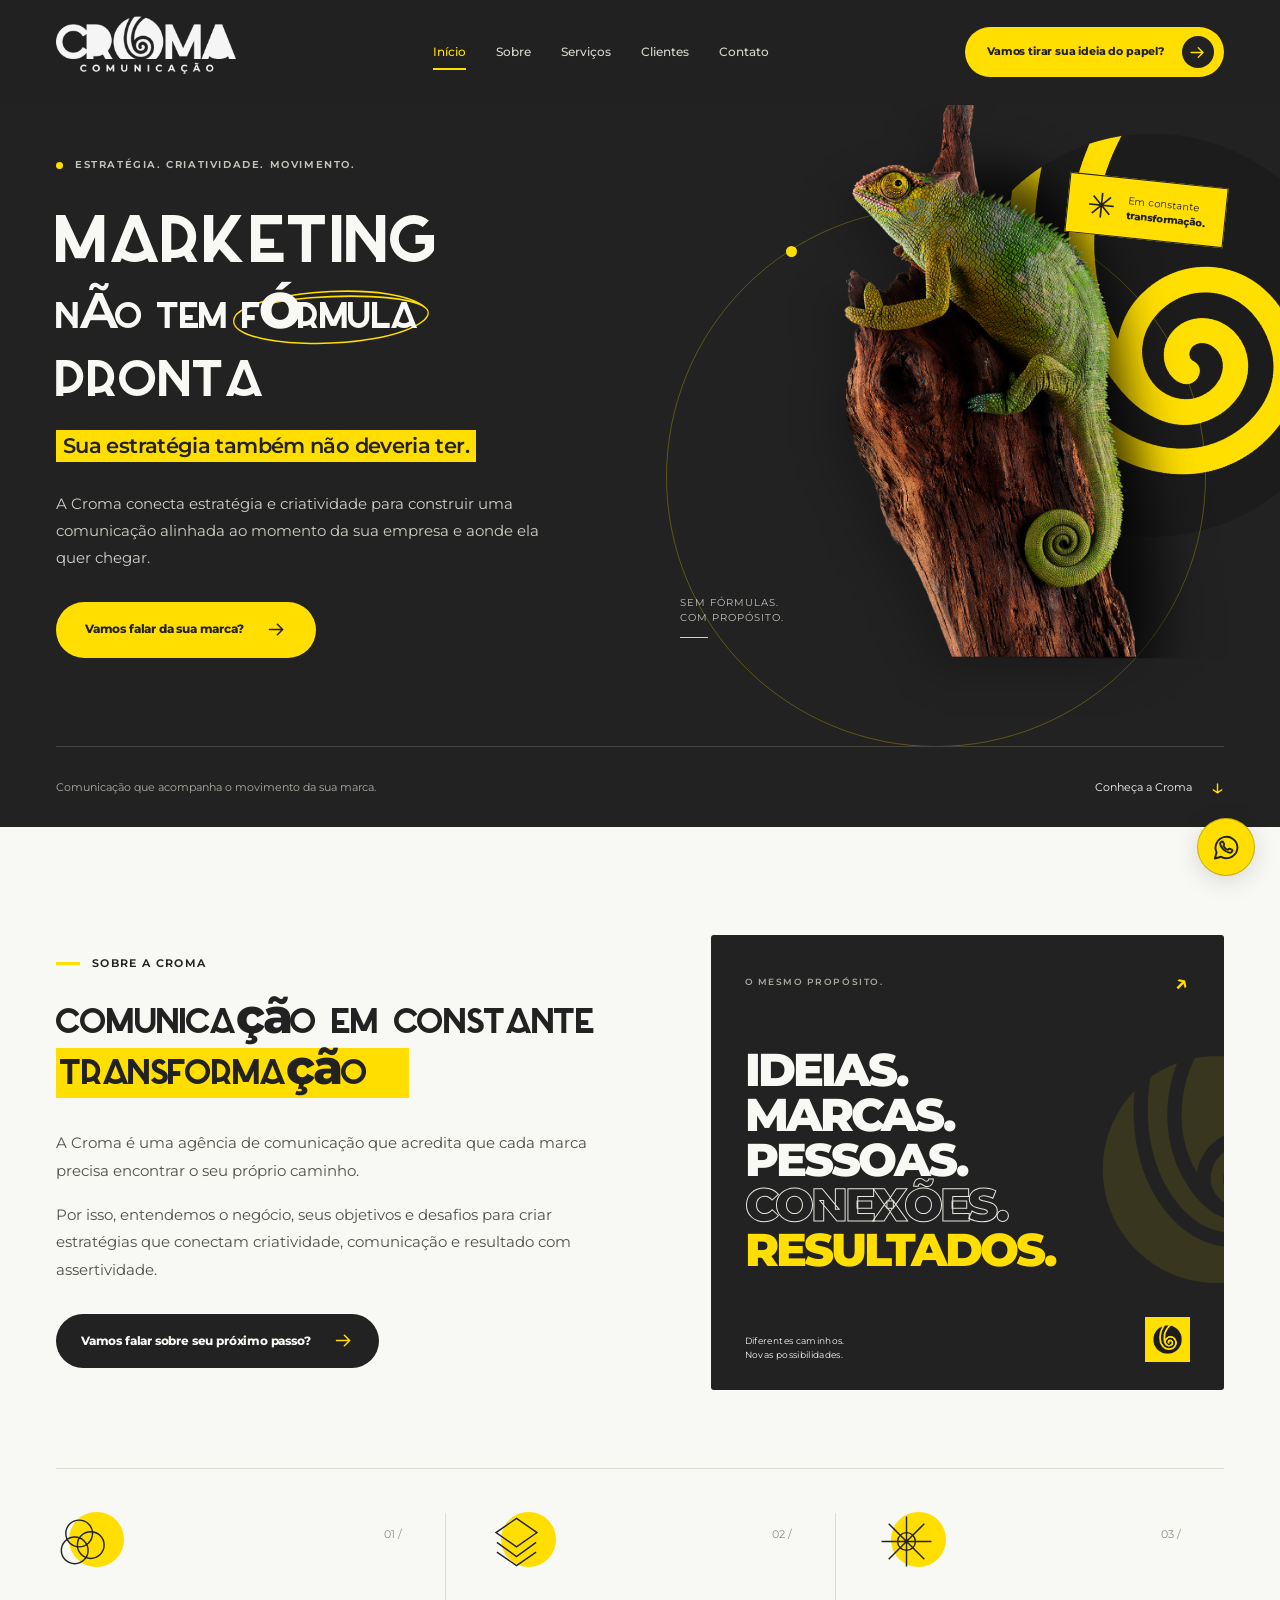
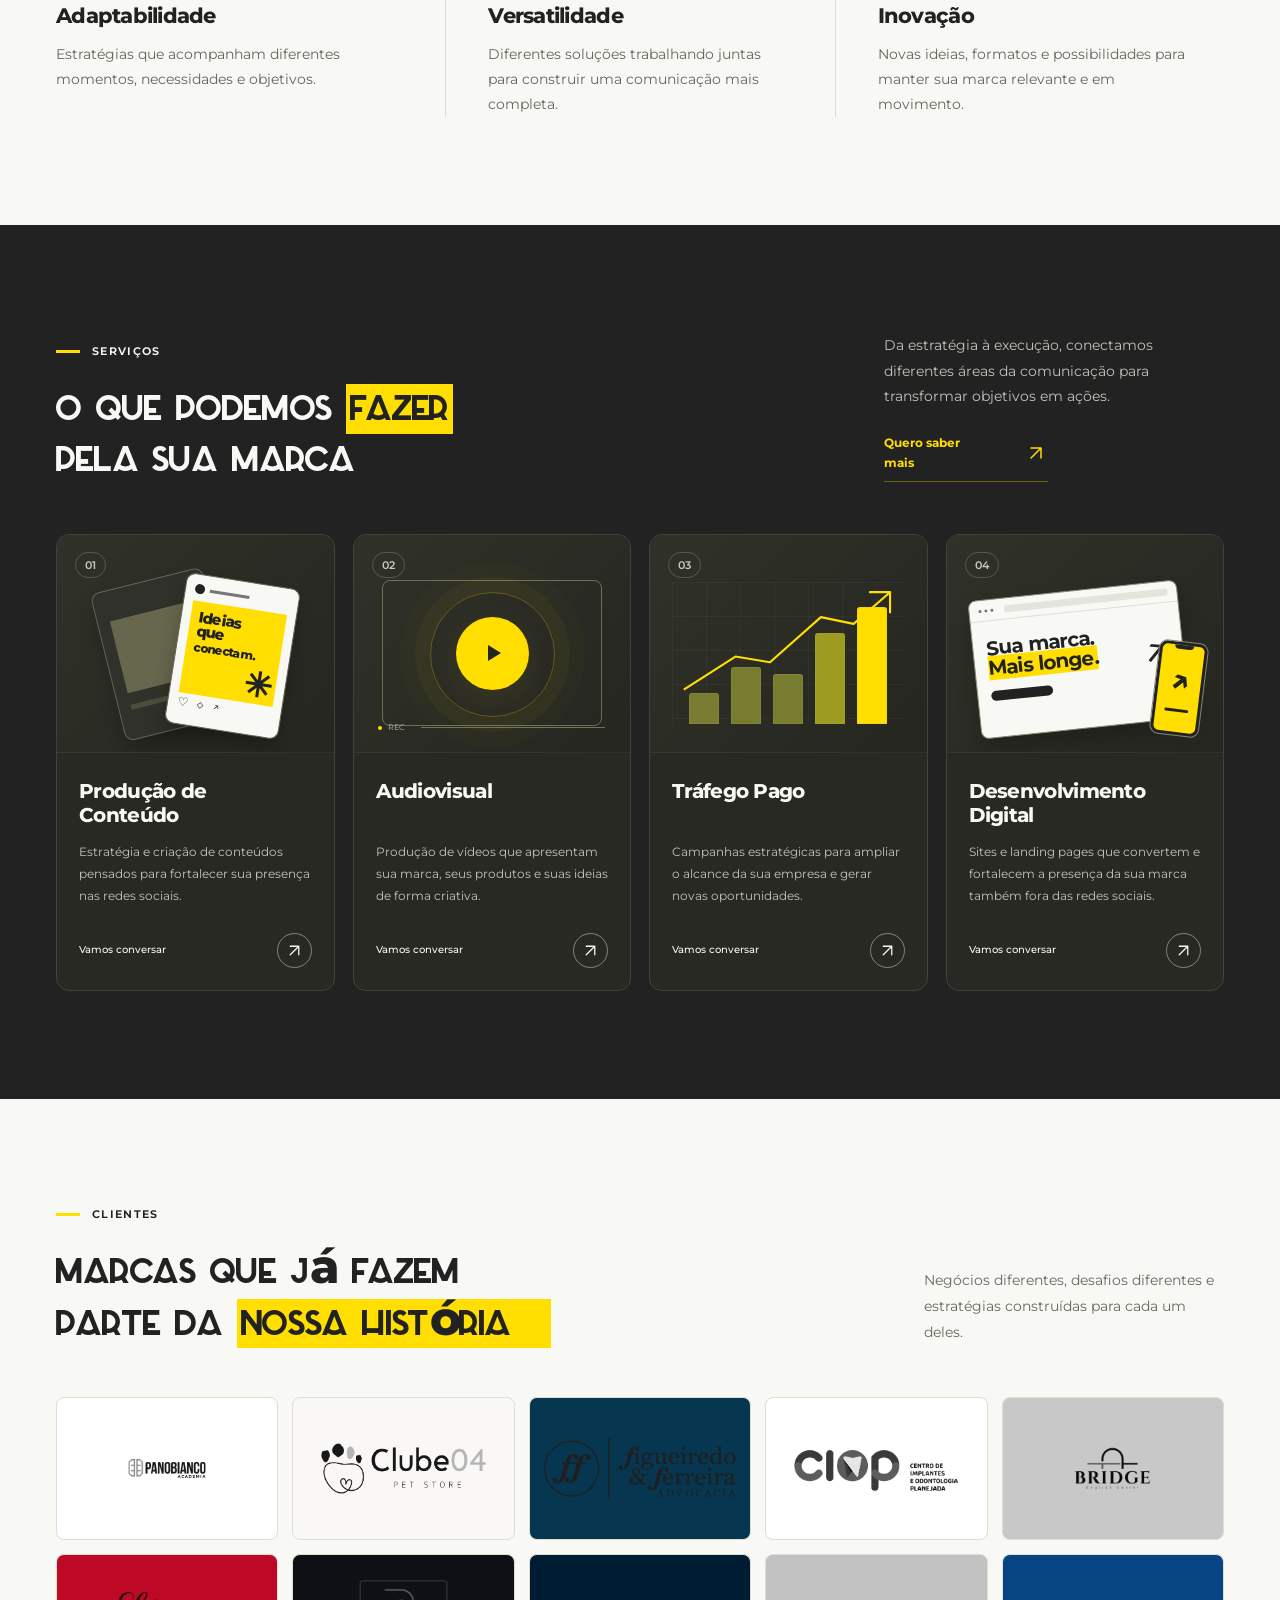
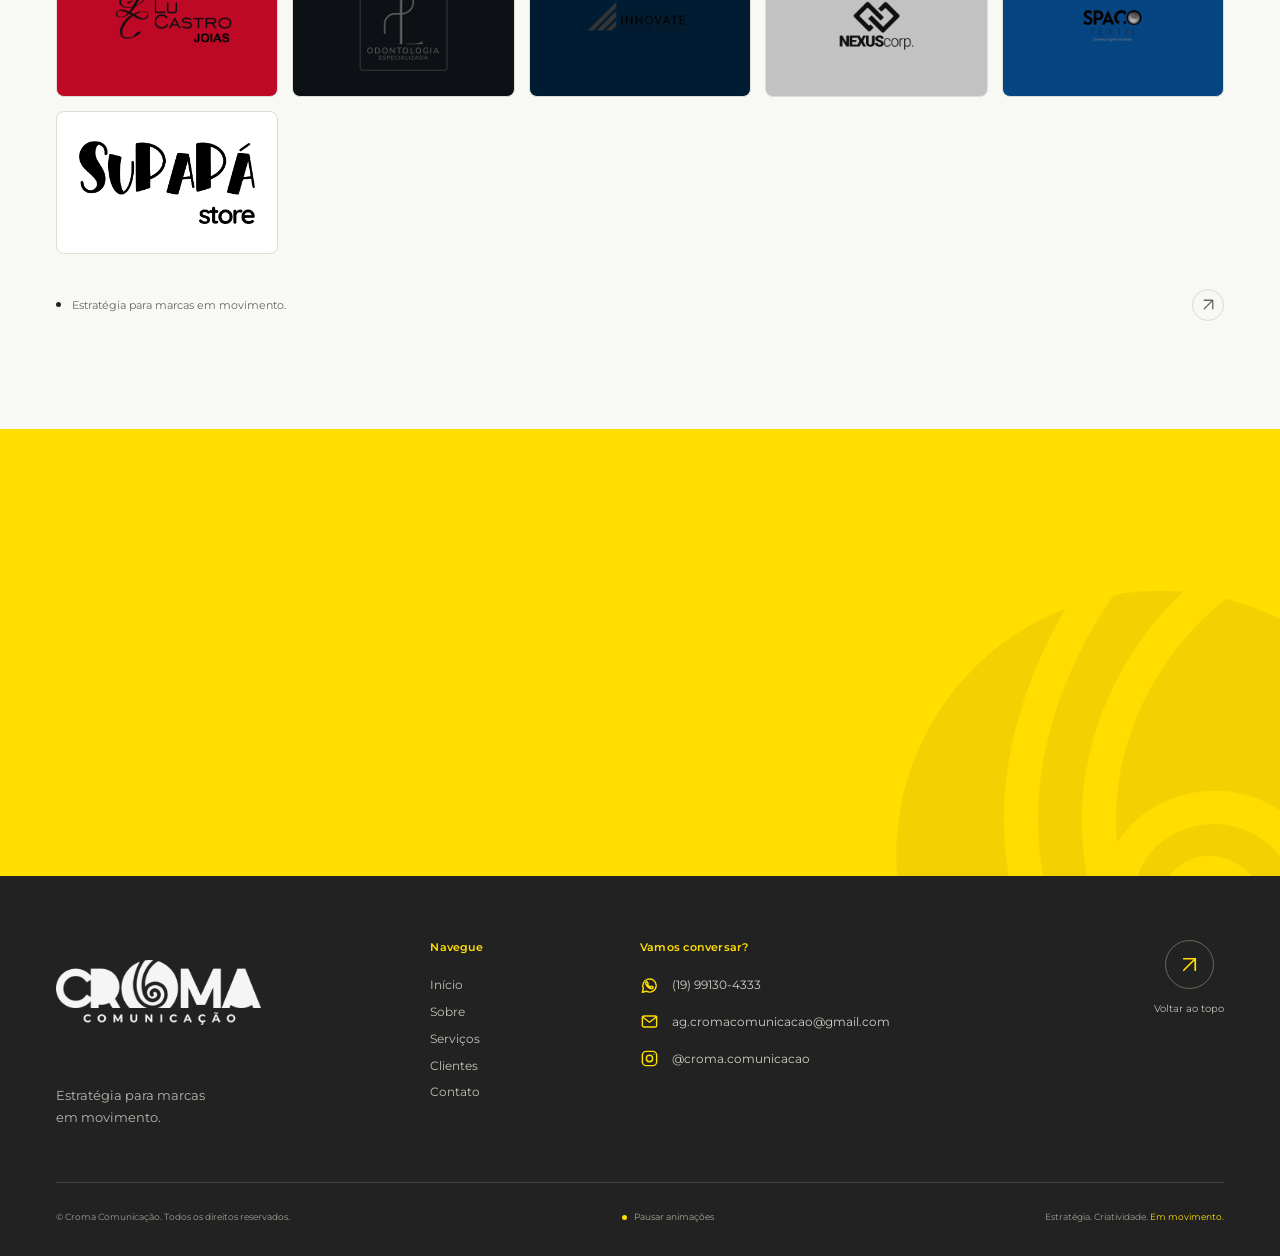
==== commit 839bb68f: "Refactor: estruturação" ====
--- a/index.html
+++ b/index.html
@@ -5,50 +5,26 @@
   <meta name="viewport" content="width=device-width, initial-scale=1">
   <meta name="theme-color" content="#222222">
   <meta name="description" content="A Croma conecta estratégia e criatividade para construir uma comunicação alinhada ao momento da sua empresa e aonde ela quer chegar.">
+  
+  <!-- OG Meta Tags (Redes Sociais) -->
   <meta property="og:type" content="website">
   <meta property="og:locale" content="pt_BR">
   <meta property="og:title" content="Croma Comunicação — Estratégia para marcas em movimento">
   <meta property="og:description" content="Marketing não tem fórmula pronta. Sua estratégia também não deveria ter. Vamos falar da sua marca?">
-  <meta property="og:image" content="[data-uri]">
+  <meta property="og:image" content="img/logo/PROFILE%2001.png">
+  
   <title>Croma Comunicação — Estratégia para marcas em movimento</title>
-  <link rel="icon" type="image/png" href="[data-uri]">
+  
+  <!-- Favicon -->
+  <link rel="icon" type="image/png" href="img/logo/PROFILE%2004.png">
+  
+  <!-- Fontes -->
   <link rel="preconnect" href="https://fonts.googleapis.com">
   <link rel="preconnect" href="https://fonts.gstatic.com" crossorigin>
   <link href="https://fonts.googleapis.com/css2?family=Montserrat:wght@400;450;500;550;600;650;700;750;800;850;900&display=swap" rel="stylesheet">
-  <style>
-/* CROMA — HTML/CSS/JS, sem dependências de build.
-   AZEDO é usada somente se instalada. Acrescente uma versão web licenciada antes da publicação.
-   Nenhum arquivo de fonte é distribuído neste projeto. */
-@font-face{font-family:Azedo;src:local('Azedo Bold'),local('Azedo-Bold'),local('Azedo');font-weight:700 900;font-display:swap}
-:root{--ink:#222222;--yellow:#FFDE00;--paper:#f8f8f4;--muted:#b7b7b2;--line-dark:#44443e;--line-light:#dcdcd4;--body:'Montserrat',Arial,sans-serif;--display:'Azedo','Montserrat',Arial,sans-serif;--shell:1280px;--ease:cubic-bezier(.22,1,.36,1)}
-*,*::before,*::after{box-sizing:border-box}html{scroll-behavior:smooth;scroll-padding-top:100px}body{margin:0;background:var(--ink);color:var(--ink);font:400 16px/1.65 var(--body);-webkit-font-smoothing:antialiased}h1,h2,h3,p{margin:0}h1,h2{font-family:var(--display);font-weight:800;letter-spacing:-.045em;line-height:1.08}h2{font-size:clamp(36px,3.7vw,54px)}h3{font-size:22px;font-weight:750;letter-spacing:-.035em;line-height:1.2}a{color:inherit;text-decoration:none}button{font:inherit}img{display:block;max-width:100%;height:auto}svg{display:block}button,a{-webkit-tap-highlight-color:transparent}button{cursor:pointer}::selection{background:var(--yellow);color:var(--ink)}:focus-visible{outline:3px solid currentColor;outline-offset:6px}.section-dark :focus-visible{outline-color:var(--yellow)}.shell{width:min(var(--shell),calc(100% - 112px));margin-inline:auto}.section-space{padding-block:108px}.section-dark{background:var(--ink);color:var(--paper)}.section-light{background:var(--paper);color:var(--ink)}.icon-library{position:absolute;width:0;height:0;overflow:hidden;pointer-events:none}.icon{width:24px;height:24px;flex:0 0 24px;fill:none;stroke:currentColor;stroke-width:1.8;stroke-linecap:round;stroke-linejoin:round}.eyebrow{display:flex;align-items:center;gap:12px;font-size:11px;font-weight:650;text-transform:uppercase;letter-spacing:.12em;line-height:1.4;margin-bottom:24px}.section-stroke{width:24px;height:3px;background:var(--yellow);display:inline-block;flex:0 0 24px}.tiny-dot{display:inline-block;width:7px;height:7px;border-radius:50%;background:var(--yellow);flex:0 0 7px}.highlight{background:var(--yellow);color:var(--ink);padding:0 .08em .04em;box-decoration-break:clone;-webkit-box-decoration-break:clone}.button{display:inline-flex;align-items:center;justify-content:center;gap:22px;min-height:54px;border:1px solid transparent;border-radius:100px;padding:15px 24px;font-size:12px;font-weight:750;letter-spacing:-.015em;line-height:1.4;transition:transform .3s var(--ease),background .25s,color .25s,box-shadow .25s}.button .icon{transition:transform .3s var(--ease);width:21px;height:21px;flex-basis:21px}.button:hover .icon{transform:translateX(4px)}.button:hover{transform:translateY(-2px)}.button-yellow{background:var(--yellow);color:var(--ink)}.button-yellow:hover{background:#ffeb64;box-shadow:0 7px 22px #ffde0015}.button-dark{background:var(--ink);color:var(--paper)}.button-dark .icon{color:var(--yellow)}.button-dark:hover{background:#383831}.skip-link{position:fixed;top:8px;left:16px;z-index:1000;background:var(--yellow);color:var(--ink);padding:10px 18px;transform:translateY(-160%)}.skip-link:focus{transform:none}.mobile-break{display:none}
-/* Navigation */
-.site-header{position:sticky;top:0;z-index:80;background:#222222f5;border-bottom:1px solid transparent;transition:box-shadow .25s,border-color .25s;backdrop-filter:blur(18px);-webkit-backdrop-filter:blur(18px)}.site-header.is-scrolled{border-color:#ffffff14;box-shadow:0 5px 30px #0002}.header-inner{height:104px;display:flex;align-items:center;justify-content:space-between;gap:30px}.brand{display:block;flex-shrink:0}.header-inner .brand{width:180px}.main-nav{display:flex;align-items:center;gap:30px;margin-left:auto;margin-right:auto}.nav-link{color:#d6d6cf;font-size:12px;font-weight:500;position:relative;padding-block:16px;transition:color .2s}.nav-link::after{content:'';position:absolute;left:0;right:0;bottom:8px;height:2px;background:var(--yellow);transform:scaleX(0);transform-origin:left;transition:transform .25s}.nav-link:hover,.nav-link.is-active{color:var(--yellow)}.nav-link.is-active::after{transform:scaleX(1)}.header-cta{padding:8px 9px 8px 21px;min-height:46px;gap:17px;font-size:11px;white-space:nowrap}.button-orb{width:32px;height:32px;border-radius:50%;background:var(--ink);color:var(--yellow);display:grid;place-items:center}.button-orb .icon{width:19px;height:19px}.nav-mobile-cta{display:none}.menu-toggle{display:none;background:none;border:1px solid #ffffff40;border-radius:50%;width:44px;height:44px;color:var(--paper);padding:11px}.menu-toggle span{display:block;height:2px;background:currentColor;margin-block:5px;transition:transform .25s}
-/* Hero */
-.hero{overflow:hidden;position:relative}.hero-grid{display:grid;grid-template-columns:1.17fr 1fr;position:relative;min-height:630px;padding-top:53px;padding-bottom:68px}.hero-copy{z-index:2;position:relative;max-width:720px}.hero-eyebrow{color:#c4c4bc;margin-bottom:24px;font-size:10px;letter-spacing:.16em}.hero h1{text-transform:uppercase;letter-spacing:-.055em;line-height:.98;position:relative;font-family:var(--display)}.hero-word{display:block;font-size:clamp(60px,7.05vw,101px);font-weight:900}.hero-line{display:block;font-size:clamp(34px,3.9vw,56px);white-space:nowrap;font-weight:650;letter-spacing:-.05em;margin-top:8px}.hero-last{display:block;font-size:clamp(52px,5.4vw,78px);font-weight:900;margin-top:4px}.circled{position:relative;display:inline-block;font-weight:850;z-index:0}.circled svg{position:absolute;left:-7%;top:-9%;width:115%;height:124%;fill:none;stroke:var(--yellow);stroke-width:2.4;z-index:-1;overflow:visible;transform:rotate(-2deg)}.circled path{stroke-dasharray:1300;stroke-dashoffset:1300;animation:draw 1.5s .25s var(--ease) forwards}.hero-subtitle{margin-top:17px;font-size:clamp(17px,1.65vw,23px);font-weight:600;line-height:1.55;letter-spacing:-.03em}.hero-subtitle span{padding:3px 7px 4px;background:var(--yellow);color:var(--ink);box-decoration-break:clone;-webkit-box-decoration-break:clone}.hero-description{font-size:15px;color:#cfcfc8;line-height:1.8;max-width:510px;margin-top:27px}.hero-cta{margin-top:31px;font-size:12px;min-height:56px;padding-inline:28px}.hero-art{position:relative;align-self:stretch;min-height:520px;isolation:isolate}.hero-symbol{position:absolute;max-width:none;width:640px;height:640px;top:-142px;right:-248px;object-fit:contain;transform:rotate(-23deg);opacity:1;z-index:-2;animation:symbol-drift 16s ease-in-out infinite alternate}.orbit{border:1px solid #ffde0045;border-radius:50%;width:540px;height:540px;position:absolute;top:49px;left:-20px;z-index:-1}.orbit::before{content:'';width:11px;height:11px;border-radius:50%;background:var(--yellow);position:absolute;top:38px;left:119px}.chameleon{position:absolute;width:560px;max-width:none;right:-34px;bottom:-69px;filter:drop-shadow(-18px 16px 20px #0003);transform-origin:bottom center}.art-note{display:flex;align-items:center;gap:12px;font-size:10px;line-height:1.5;position:absolute;right:-2px;top:22px;z-index:3;color:var(--ink);background:var(--yellow);padding:12px 19px;transform:rotate(6deg);border:1px solid var(--ink)}.note-cross{font-size:34px;line-height:1}.art-note strong{font-weight:800}.art-caption{position:absolute;bottom:40px;left:-6px;font-size:10px;text-transform:uppercase;letter-spacing:.1em;color:#c3c3b9;line-height:1.5}.art-caption span{display:block;width:28px;border-top:1px solid var(--yellow);margin-top:12px}.hero-bottom{position:relative;z-index:4;display:flex;align-items:center;justify-content:space-between;border-top:1px solid var(--line-dark);padding-block:20px;color:#adada4;font-size:11px;background:var(--ink)}.hero-bottom a{display:flex;gap:18px;align-items:center;color:var(--paper)}.down-arrow{font-size:24px;color:var(--yellow);transition:transform .25s}.hero-bottom a:hover .down-arrow{transform:translateY(4px)}
-/* About */
-.about-grid{display:grid;grid-template-columns:1.1fr 1fr;gap:90px;align-items:center}.about-copy h2{margin-bottom:30px;font-size:clamp(36px,3.75vw,54px);max-width:650px}.about-copy>p:not(.eyebrow){font-size:15px;line-height:1.85;color:#51514b;margin-top:16px;max-width:555px}.about-copy .button{margin-top:30px}.about-poster{background:var(--ink);color:var(--paper);min-height:455px;padding:28px 34px;position:relative;overflow:hidden;border-radius:3px;display:flex;flex-direction:column;justify-content:space-between}.poster-symbol{position:absolute;width:360px;max-width:none;right:-172px;top:55px;opacity:.1;transform:rotate(-25deg)}.poster-top{display:flex;justify-content:space-between;align-items:center;position:relative;font-size:9px;letter-spacing:.17em;font-weight:600;color:#aaa99f}.poster-top>span:last-child{font-size:24px;color:var(--yellow)}.poster-words{position:relative;padding-block:25px;font-weight:850;text-transform:uppercase;font-size:clamp(35px,3.6vw,51px);letter-spacing:-.065em;line-height:.98}.poster-words>span{display:block}.poster-outline{color:transparent;-webkit-text-stroke:1px #e7e7de}.poster-yellow{color:var(--yellow)}.poster-bottom{position:relative;display:flex;justify-content:space-between;align-items:end;font-size:9px;letter-spacing:.04em;line-height:1.55}.poster-bottom img{width:45px}.pillars{display:grid;grid-template-columns:repeat(3,1fr);gap:0;margin-top:78px;padding-top:44px;border-top:1px solid var(--line-light)}.pillar{padding:0 42px;position:relative}.pillar:first-child{padding-left:0}.pillar:last-child{padding-right:0}.pillar+.pillar{border-left:1px solid var(--line-light)}.pillar-symbol{position:relative;width:68px;height:65px;margin-bottom:25px}.pillar-symbol>span{position:absolute;width:55px;height:55px;border-radius:50%;right:0;top:-1px;background:var(--yellow)}.pillar-symbol svg{position:relative;width:57px;height:57px;fill:none;stroke:var(--ink);stroke-width:1.6}.pillar-number{position:absolute;right:43px;top:12px;font-size:11px;color:#8e8e86}.pillar h3{font-size:21px;margin-bottom:14px}.pillar>p:last-child{font-size:14px;line-height:1.8;color:#66665f;max-width:315px}
-/* Services */
-.services-section{position:relative;overflow:hidden}.section-heading{display:flex;justify-content:space-between;align-items:end;gap:50px;margin-bottom:48px}.section-heading h2{max-width:840px}.section-heading-aside{max-width:340px;padding-bottom:4px}.section-heading-aside p{font-size:14px;color:#c3c3b9;line-height:1.8}.text-link{display:inline-flex;align-items:center;gap:35px;padding-bottom:8px;border-bottom:1px solid #ffde0055;font-size:12px;font-weight:700;margin-top:24px;color:var(--yellow)}.text-link .icon{width:20px;height:20px}.services-grid{display:grid;grid-template-columns:repeat(4,1fr);gap:18px}.service-card{display:flex;flex-direction:column;min-width:0;border:1px solid #43433a;border-radius:13px;overflow:hidden;background:#292924;transition:border-color .3s,transform .4s var(--ease),box-shadow .3s}.service-card:hover{border-color:var(--yellow);transform:translateY(-7px);box-shadow:0 18px 30px #0002}.service-art{height:218px;position:relative;overflow:hidden;background:linear-gradient(135deg,#303128,#252620);border-bottom:1px solid #ffffff09}.art-index{position:absolute;top:17px;left:18px;z-index:4;font-size:11px;font-weight:600;color:#cacabc;border:1px solid #ffffff30;border-radius:20px;padding:3px 9px}.service-content{padding:26px 22px 22px;display:flex;flex-direction:column;flex:1}.service-content h3{font-size:20px;min-height:48px;margin-bottom:14px}.service-content p{font-size:12px;color:#c4c4b9;line-height:1.85;flex:1}.service-action{display:flex;align-items:center;justify-content:space-between;gap:10px;margin-top:26px;font-size:10px;font-weight:500}.round-arrow{display:grid;place-items:center;border:1px solid #858575;border-radius:50%;width:35px;height:35px;transition:background .25s,color .25s,transform .3s}.round-arrow .icon{width:17px;height:17px;flex-basis:17px}.service-card:hover .round-arrow{background:var(--yellow);color:var(--ink);border-color:var(--yellow);transform:rotate(45deg)}.mini-post{position:absolute;border:1px solid #646451;border-radius:9px;background:#30312b;width:115px;height:152px;top:45px;left:55px;box-shadow:0 12px 18px #0003;transition:transform .5s var(--ease)}.post-back{transform:rotate(-14deg) translate(-5px,-3px);padding:12px}.post-back>span{display:block;background:#66674c;height:74px;margin-top:18px}.post-back i{display:block;width:65px;height:5px;background:#4c4d3a;margin-top:12px}.post-front{left:118px;transform:rotate(9deg);background:var(--paper);padding:9px}.post-header{display:flex;align-items:center;gap:5px;margin-bottom:7px}.post-header b{height:10px;width:10px;border-radius:50%;background:var(--ink)}.post-header>span{width:40px;height:3px;background:#777}.post-picture{height:93px;background:var(--yellow);padding:9px 8px;position:relative;color:var(--ink);font-size:15px;line-height:.96;font-weight:800;letter-spacing:-.04em;overflow:hidden}.post-picture em{font-style:normal;font-size:12px}.post-picture i{position:absolute;right:5px;bottom:2px;font-style:normal;font-size:34px}.post-bottom{font-size:12px;line-height:18px;color:var(--ink)}.service-card:hover .post-front{transform:rotate(3deg) translateY(-5px)}.video-corners{position:absolute;inset:45px 28px 26px;border:1px solid #6f7052;border-radius:8px}.video-orbit{position:absolute;width:125px;height:125px;border:1px solid #ffde0045;border-radius:50%;top:57px;left:calc(50% - 62px);box-shadow:0 0 0 15px #ffde0008,0 0 0 30px #ffde0004}.play-button{position:absolute;display:grid;place-items:center;width:73px;height:73px;top:82px;left:calc(50% - 36px);border-radius:50%;background:var(--yellow);color:var(--ink);box-shadow:0 9px 32px #ffde0015;transition:transform .4s var(--ease)}.play-button svg{width:30px;height:30px;fill:var(--ink)}.service-card:hover .play-button{transform:scale(1.12)}.video-bottom{position:absolute;bottom:17px;left:24px;right:25px;font-size:8px;display:flex;align-items:center;gap:6px;color:#bebead}.record-dot{width:4px;height:4px;background:var(--yellow);border-radius:50%}.video-timeline{height:1px;background:#737355;flex:1;margin-left:10px}.traffic-grid{position:absolute;inset:47px 22px 28px;background-image:linear-gradient(#ffffff08 1px,transparent 1px),linear-gradient(90deg,#ffffff08 1px,transparent 1px);background-size:34px 34px}.traffic-bars{position:absolute;inset:60px 39px 28px;display:flex;align-items:end;gap:12px}.traffic-bars span{flex:1;height:24%;background:#787c31;border-radius:3px 3px 0 0;border:1px solid #a8ae4230;transition:transform .4s var(--ease);transform-origin:bottom}.traffic-bars span:nth-child(2){height:44%}.traffic-bars span:nth-child(3){height:38%}.traffic-bars span:nth-child(4){height:70%;background:#9e9b21}.traffic-bars span:nth-child(5){height:90%;background:var(--yellow)}.growth-line{position:absolute;inset:40px 23px auto;width:calc(100% - 46px);height:140px;fill:none;stroke:var(--yellow);stroke-width:2.2;stroke-linecap:round;stroke-linejoin:round}.service-card:hover .traffic-bars span{transform:scaleY(1.07)}.mini-browser{position:absolute;width:210px;height:139px;top:55px;left:27px;background:var(--paper);border:1px solid #8a8c76;border-radius:8px;overflow:hidden;transform:rotate(-6deg);box-shadow:0 12px 22px #0003;transition:transform .4s}.browser-toolbar{height:21px;display:flex;align-items:center;gap:3px;border-bottom:1px solid #ddd;padding-inline:9px}.browser-toolbar b{width:3px;height:3px;background:#777;border-radius:50%}.browser-toolbar>span{height:7px;background:#e4e4dc;flex:1;margin-left:8px;border-radius:2px}.browser-body{padding:17px 13px;position:relative;color:var(--ink)}.browser-body strong{display:block;font-size:20px;line-height:1;letter-spacing:-.04em}.browser-body em{font-style:normal;background:var(--yellow)}.browser-body i{position:absolute;font-size:49px;font-style:normal;right:12px;top:6px}.browser-button{display:block;width:62px;height:10px;border-radius:10px;background:var(--ink);margin-top:13px}.mini-mobile{position:absolute;bottom:17px;right:20px;width:48px;height:93px;background:var(--yellow);border:3px solid var(--ink);outline:1px solid #858671;border-radius:8px;transform:rotate(7deg);display:flex;align-items:center;flex-direction:column}.mini-mobile>span{background:var(--ink);border-radius:0 0 4px 4px;width:19px;height:4px}.mini-mobile b{font-size:33px;color:var(--ink);line-height:60px}.mini-mobile i{width:24px;height:3px;background:var(--ink);border-radius:5px}.service-card:hover .mini-browser{transform:rotate(-2deg) translateY(-4px)}
-/* Clients: supplied images are kept in their original brand colors. */
-.clients-intro{font-size:14px;color:#696960;max-width:300px;line-height:1.85;margin-bottom:3px}.clients-grid{display:grid;grid-template-columns:repeat(5,1fr);gap:14px}.client-card{min-width:0;height:143px;border:1px solid #deded5;border-radius:8px;display:flex;align-items:center;justify-content:center;padding:22px;overflow:hidden;transition:transform .3s,box-shadow .3s}.client-card:hover{transform:translateY(-4px);box-shadow:0 8px 18px #2222220b}.client-card img{width:100%;height:100%;object-fit:contain}.client-panobianco{background:#fff}.client-clube{background:#faf8f7}.client-law{background:#073750;padding:14px}.client-ciop{background:#fff;flex-direction:column;color:#222;line-height:1.1}.ciop-name{font-size:35px;font-weight:750;letter-spacing:-.04em}.ciop-sub{font-size:10px;letter-spacing:.15em;text-transform:uppercase;margin-top:7px}.client-bridge{background:#c8c8c8;padding:19px 27px}.client-lu{background:#bd0925;padding:0}.client-lu img{object-fit:cover}.client-dental{background:#0d1014;padding:13px}.client-innovate{background:#001c32;padding:16px}.client-nexus{background:#c2c2c2;padding:18px 34px}.client-spaco{background:#074582;padding:15px 30px}.clients-endnote{margin-top:35px;display:flex;align-items:center;gap:11px;color:#68685f;font-size:11px}.clients-endnote .tiny-dot{background:var(--ink);width:5px;height:5px;flex-basis:5px}.clients-endnote>a{margin-left:auto;display:grid;place-items:center;width:32px;height:32px;border:1px solid var(--line-light);border-radius:50%}.clients-endnote .icon{width:17px;height:17px}
-/* Contact and footer */
-.contact-section{background:var(--yellow);color:var(--ink);padding-block:93px 100px;position:relative;overflow:hidden}.contact-symbol{position:absolute;right:-300px;bottom:-400px;width:840px;max-width:none;opacity:.06;pointer-events:none}.contact-grid{display:grid;grid-template-columns:1.2fr 1fr;gap:100px;align-items:end;position:relative}.contact-section .section-stroke{background:var(--ink)}.contact-section .eyebrow{font-size:10px}.contact-section h2{font-size:clamp(40px,4.3vw,62px);line-height:1.05;max-width:640px}.contact-section h2>span{position:relative;display:inline-block}.contact-section h2>span::after{content:'';position:absolute;bottom:-5px;left:2px;right:0;height:3px;background:var(--ink);transform:rotate(-2deg)}.contact-copy>p{font-size:15px;line-height:1.8;max-width:440px;margin-bottom:27px}.contact-copy .button{gap:20px;justify-content:space-between;width:100%;max-width:440px}.contact-arrow{display:block;font:400 69px/1 var(--body);margin-bottom:23px}.site-footer{padding-block:64px 27px}.footer-grid{display:grid;grid-template-columns:1.1fr .55fr 1.3fr .5fr;gap:45px;padding-bottom:54px}.footer-brand .brand{width:205px}.footer-brand>p{font-size:13px;line-height:1.7;color:#b7b7ad;margin-top:24px}.footer-nav h2,.footer-contact h2{font-family:var(--body);font-size:11px;line-height:1.4;letter-spacing:.02em;font-weight:600;color:var(--yellow);margin-bottom:20px}.footer-nav a{display:block;font-size:12px;color:#c3c3b7;margin-top:7px}.footer-nav a:hover{color:var(--yellow)}.footer-contact>a{display:flex;align-items:center;gap:13px;font-size:12px;color:#d0d0c6;margin-bottom:17px}.footer-contact .icon{width:19px;height:19px;flex-basis:19px;color:var(--yellow)}.footer-contact>a:hover span{text-decoration:underline;text-underline-offset:4px}.footer-back{display:flex;align-items:center;flex-direction:column;gap:12px;justify-self:end;font-size:10px;color:#bebeb3}.footer-back .icon{width:49px;height:49px;padding:12px;border:1px solid #69695a;border-radius:50%;color:var(--yellow);flex-basis:49px;transition:transform .3s}.footer-back:hover .icon{transform:translateY(-5px)}.footer-bottom{border-top:1px solid var(--line-dark);padding-top:23px;display:flex;align-items:center;justify-content:space-between;gap:24px;font-size:9px;color:#9f9f94}.footer-signature>span{color:var(--yellow)}.motion-toggle{border:0;padding:4px 0;background:transparent;color:#a8a899;display:inline-flex;align-items:center;gap:7px;font-size:9px}.motion-indicator{width:5px;height:5px;border-radius:50%;background:var(--yellow)}.motion-paused .motion-indicator{background:#888}.floating-whatsapp{position:fixed;bottom:24px;right:25px;z-index:75;width:58px;height:58px;border-radius:50%;display:grid;place-items:center;background:var(--yellow);color:var(--ink);border:1px solid #22222240;box-shadow:0 5px 25px #0002;transition:transform .25s}.floating-whatsapp>.icon{width:31px;height:31px;stroke-width:1.5}.floating-whatsapp:hover{transform:translateY(-3px)}.whatsapp-tooltip{position:absolute;right:72px;white-space:nowrap;background:var(--ink);color:var(--paper);font-size:11px;padding:11px 15px;border-radius:8px;box-shadow:0 5px 15px #0002;line-height:1.5;opacity:0;visibility:hidden;transform:translateX(7px);transition:opacity .2s,transform .2s,visibility .2s;pointer-events:none}.whatsapp-tooltip::after{content:'';position:absolute;right:-5px;top:23px;border-block:5px solid transparent;border-left:6px solid var(--ink)}.floating-whatsapp:hover .whatsapp-tooltip,.floating-whatsapp:focus-visible .whatsapp-tooltip{visibility:visible;opacity:1;transform:none}
-/* Progressive enhancement. Content remains visible if JS is unavailable. */
-.js .reveal{opacity:0;transform:translateY(20px);transition:opacity .7s var(--ease),transform .7s var(--ease)}.js .reveal.is-visible{opacity:1;transform:none}.js .services-grid .reveal:nth-child(2),.js .pillars .reveal:nth-child(2){transition-delay:.06s}.js .services-grid .reveal:nth-child(3),.js .pillars .reveal:nth-child(3){transition-delay:.12s}.js .services-grid .reveal:nth-child(4){transition-delay:.18s}.motion-paused *,.motion-paused *::before,.motion-paused *::after{animation:none!important;transition:none!important;scroll-behavior:auto!important}.motion-paused .reveal{opacity:1!important;transform:none!important}.motion-paused .circled path{stroke-dashoffset:0}html.motion-paused{scroll-behavior:auto!important}@keyframes draw{to{stroke-dashoffset:0}}@keyframes symbol-drift{from{transform:rotate(-23deg) translateY(0)}to{transform:rotate(-15deg) translateY(14px)}}
-/* Responsive */
-@media(min-width:1600px){.hero-grid{padding-top:70px;min-height:690px}.chameleon{width:600px}.hero-art{min-height:540px}}
-@media(max-width:1199px){.shell{width:calc(100% - 72px)}.header-inner{gap:22px;height:90px}.header-inner .brand{width:155px}.main-nav{gap:20px}.header-cta{font-size:10px;padding-left:15px;gap:12px}.hero-grid{min-height:570px;padding-top:44px;grid-template-columns:1.2fr 1fr;padding-bottom:60px}.hero-word{font-size:7.3vw}.hero-line{font-size:4vw}.hero-last{font-size:5.6vw}.hero-description{max-width:440px;font-size:14px}.hero-art{min-height:490px}.chameleon{width:500px;right:-55px;bottom:-61px}.hero-symbol{width:550px;height:550px;right:-220px;top:-90px}.art-note{right:-15px;top:10px}.art-caption{left:8px;bottom:22px}.about-grid{gap:55px}.section-space{padding-block:85px}.about-poster{min-height:425px;padding:25px 27px}.poster-words{font-size:4vw}.section-heading{gap:32px}.section-heading-aside{max-width:290px}.services-grid{gap:12px}.service-art{height:188px}.mini-post{top:36px;left:31px;transform:scale(.9) rotate(-14deg)}.post-front{left:84px;transform:scale(.9) rotate(9deg)}.service-content{padding:23px 18px 18px}.service-content h3{font-size:18px;min-height:44px}.service-content p{font-size:11px}.service-action{font-size:9px}.mini-browser{width:175px;height:125px;left:18px;top:45px}.browser-body strong{font-size:17px}.browser-body i{font-size:36px}.mini-mobile{right:13px;bottom:10px}.video-orbit{top:40px}.play-button{top:66px}.video-corners{inset:37px 21px 25px}.traffic-bars{inset:58px 28px 25px;gap:8px}.growth-line{top:30px}.client-card{height:127px;padding:17px}.client-law,.client-innovate{padding:12px}.client-lu{padding:0}.client-dental{padding:10px}.contact-grid{gap:55px}.footer-grid{gap:25px;grid-template-columns:.9fr .45fr 1.3fr .4fr}.footer-brand .brand{width:175px}.footer-contact>a{font-size:11px}.footer-bottom{gap:15px;font-size:8px}.footer-signature{font-size:8px}}
-@media(max-width:940px){.header-inner{height:86px}.header-cta{margin-left:auto;font-size:10px}.menu-toggle{display:block;flex-shrink:0}.main-nav{position:absolute;left:0;right:0;top:86px;background:var(--ink);padding:16px 36px 28px;display:none;border-top:1px solid #ffffff15;border-bottom:1px solid #ffffff20;box-shadow:0 20px 30px #0003;max-height:calc(100dvh - 86px);overflow-y:auto}.main-nav.is-open{display:flex;flex-direction:column;align-items:stretch;gap:3px}.nav-link{font-size:17px;padding:12px 0}.nav-link::after{display:none}.nav-mobile-cta{display:inline-flex;align-self:start;margin-top:15px}.menu-toggle[aria-expanded=true] span:first-child{transform:translateY(3.5px) rotate(45deg)}.menu-toggle[aria-expanded=true] span:last-child{transform:translateY(-3.5px) rotate(-45deg)}.hero-grid{min-height:540px}.hero-eyebrow{font-size:8px;letter-spacing:.1em}.hero-word{font-size:7vw}.hero-line{font-size:3.9vw}.hero-last{font-size:5.6vw}.hero-subtitle{font-size:17px;max-width:390px}.hero-description{font-size:13px;max-width:360px}.hero-art{min-height:460px}.chameleon{width:425px;right:-70px}.hero-symbol{width:470px;height:470px;right:-200px;top:-50px}.orbit{width:420px;height:420px;top:80px;left:-20px}.art-caption{display:none}.art-note{font-size:8px;padding:10px 12px;right:0;top:0}.note-cross{font-size:27px}.about-grid{gap:40px}.about-copy h2{font-size:38px}.about-copy>p:not(.eyebrow){font-size:13px}.about-copy .button{font-size:10px;gap:12px;padding-inline:18px}.about-poster{min-height:395px;padding:23px}.poster-words{font-size:4.1vw}.pillar{padding:0 25px}.pillar-number{right:25px}.pillar>p:last-child{font-size:12px}.pillar h3{font-size:18px}.section-heading h2{font-size:37px}.section-heading-aside{max-width:255px}.section-heading-aside p{font-size:12px}.services-grid{grid-template-columns:repeat(2,1fr);gap:20px}.service-art{height:215px}.content-art .mini-post{left:calc(50% - 90px);top:45px;transform:rotate(-14deg)}.content-art .post-front{left:calc(50% - 20px);transform:rotate(9deg)}.mini-browser{width:220px;height:145px;left:calc(50% - 110px);top:45px}.mini-mobile{right:calc(50% - 125px);bottom:15px}.browser-body strong{font-size:22px}.browser-body i{font-size:50px}.service-content h3{font-size:22px;min-height:53px}.service-content p{font-size:13px}.service-action{font-size:11px}.service-content{padding:25px}.video-orbit{top:53px}.play-button{top:79px}.video-corners{inset:40px 45px 28px}.traffic-grid{inset:40px 42px 25px}.traffic-bars{inset:52px 62px 25px}.growth-line{left:45px;width:calc(100% - 90px);top:38px}.clients-grid{grid-template-columns:repeat(3,1fr);gap:14px}.client-card{height:135px}.clients-intro{font-size:12px;max-width:230px}.contact-grid{gap:40px}.contact-section h2{font-size:42px}.contact-copy>p{font-size:13px}.contact-copy .button{font-size:10px;padding-inline:18px}.contact-arrow{font-size:52px}.footer-grid{grid-template-columns:1fr .7fr 1.5fr;gap:35px}.footer-back{display:none}.footer-contact>a{font-size:10px}.footer-brand .brand{width:150px}.footer-brand>p{font-size:11px}.footer-signature{display:none}}
-@media(max-width:680px){html{scroll-padding-top:82px}.shell{width:calc(100% - 40px)}.header-inner{height:78px;gap:16px}.header-inner .brand{width:142px}.header-cta{display:none}.menu-toggle{margin-left:auto;width:42px;height:42px}.main-nav{top:78px;padding:16px 24px 26px;max-height:calc(100dvh - 78px)}.section-space{padding-block:65px}.hero-grid{display:flex;flex-direction:column;padding-top:31px;padding-bottom:0;min-height:0}.hero-copy{max-width:none}.hero-eyebrow{font-size:8px;margin-bottom:24px;letter-spacing:.12em}.hero-word{font-size:clamp(39px,11.15vw,72px);letter-spacing:-.06em}.hero-line{font-size:clamp(25px,6.45vw,42px);letter-spacing:-.04em;margin-top:6px}.hero-last{font-size:clamp(38px,9.4vw,62px);margin-top:5px}.hero-subtitle{font-size:clamp(16px,3.8vw,22px);max-width:none;margin-top:18px;line-height:1.7}.hero-description{font-size:13px;max-width:460px;margin-top:22px;line-height:1.85}.hero-cta{margin-top:25px;min-height:52px;font-size:11px;padding-inline:22px}.hero-art{height:420px;min-height:0;width:100%;margin-top:22px;position:relative}.chameleon{width:398px;right:calc(50% - 210px);bottom:0;max-width:115%}.hero-symbol{width:455px;height:455px;right:calc(50% - 350px);top:-12px;transform:rotate(-23deg)}.orbit{width:340px;height:340px;top:45px;left:calc(50% - 170px)}.orbit::before{top:17px;left:100px;width:7px;height:7px}.art-note{right:auto;left:0;top:47px;font-size:8px;padding:9px 13px;transform:rotate(-6deg)}.art-caption{display:block;font-size:8px;left:0;bottom:44px;line-height:1.5}.hero-bottom{padding-block:17px;font-size:8px;gap:15px}.hero-bottom>a{font-size:9px;gap:9px;white-space:nowrap}.down-arrow{font-size:21px}.mobile-break{display:block}.about-grid{grid-template-columns:1fr;gap:35px}.about-copy h2{font-size:clamp(31px,8vw,43px);line-height:1.15;max-width:580px}.eyebrow{font-size:9px;margin-bottom:19px;letter-spacing:.12em}.about-copy>p:not(.eyebrow){font-size:13px;line-height:1.9}.about-copy .button{font-size:10px;min-height:51px;margin-top:24px;padding-inline:20px;gap:16px}.about-poster{min-height:390px;padding:25px 28px}.poster-words{font-size:clamp(41px,11vw,66px);padding-block:24px}.poster-top{font-size:8px}.poster-symbol{width:360px;right:-100px;top:25px}.poster-bottom{font-size:9px}.poster-bottom img{width:40px}.pillars{grid-template-columns:1fr;margin-top:38px;padding-top:0;border-top:none;gap:0}.pillar,.pillar:first-child,.pillar:last-child{padding:27px 0 27px 88px;min-height:165px}.pillar+.pillar{border-left:none;border-top:1px solid var(--line-light)}.pillar-symbol{position:absolute;left:0;top:29px;width:59px;height:59px;margin:0}.pillar-symbol>span{width:47px;height:47px}.pillar-symbol svg{width:49px;height:49px}.pillar-number{position:static;display:block;font-size:9px;margin-bottom:8px}.pillar h3{font-size:20px;margin-bottom:10px}.pillar>p:last-child{font-size:12px;line-height:1.85;max-width:none}.section-heading{display:block;margin-bottom:32px}.section-heading h2{font-size:clamp(31px,7.8vw,43px);line-height:1.15}.section-heading-aside{max-width:450px;margin-top:24px}.section-heading-aside p{font-size:13px;line-height:1.85}.text-link{font-size:11px;margin-top:18px;gap:24px}.services-grid{grid-template-columns:1fr;gap:20px}.service-card{display:grid;grid-template-columns:.85fr 1.15fr;min-height:260px;overflow:hidden}.service-art{height:100%;min-height:260px;border-bottom:0;border-right:1px solid #ffffff09}.service-content{padding:22px 17px}.service-content h3{font-size:18px;min-height:0;margin-bottom:12px}.service-content p{font-size:11px;line-height:1.85}.service-action{font-size:9px;margin-top:18px;gap:7px}.round-arrow{width:29px;height:29px;flex:0 0 29px}.round-arrow .icon{width:15px;height:15px}.art-index{left:13px;top:14px;font-size:9px;padding:3px 7px}.content-art .mini-post{left:calc(50% - 85px);top:88px;transform:rotate(-14deg) scale(.78);transform-origin:center}.content-art .post-front{left:calc(50% - 35px);top:78px;transform:rotate(9deg) scale(.8)}.service-card:hover .post-front{transform:rotate(4deg) scale(.8)}.video-corners{inset:58px 14px 42px}.video-orbit{width:90px;height:90px;left:calc(50% - 45px);top:calc(50% - 45px);box-shadow:0 0 0 10px #ffde0008,0 0 0 20px #ffde0004}.play-button{width:56px;height:56px;left:calc(50% - 28px);top:calc(50% - 28px)}.play-button svg{width:24px;height:24px}.video-bottom{left:15px;right:15px;bottom:25px;font-size:7px}.traffic-grid{inset:70px 16px 50px;background-size:22px 27px}.traffic-bars{inset:85px 23px 50px;gap:7px}.growth-line{left:10px;width:calc(100% - 20px);height:110px;top:74px}.mini-browser{width:162px;height:123px;left:calc(50% - 83px);top:89px;transform:rotate(-8deg) scale(.8)}.browser-body{padding:14px 10px}.browser-body strong{font-size:18px}.browser-body i{font-size:31px;right:6px;top:18px}.browser-button{width:53px;height:8px;margin-top:12px}.mini-mobile{width:39px;height:78px;right:12px;bottom:37px}.mini-mobile b{font-size:27px;line-height:48px}.mini-mobile>span{width:14px}.mini-mobile i{width:20px}.service-card:hover .mini-browser{transform:rotate(-3deg) scale(.8)}.clients-intro{font-size:13px;max-width:420px;margin-top:23px}.clients-grid{grid-template-columns:repeat(2,1fr);gap:11px}.client-card{height:115px;padding:17px}.client-law{padding:10px}.client-lu{padding:0}.client-dental{padding:10px}.client-innovate{padding:9px}.client-nexus{padding:17px 24px}.client-spaco{padding:13px 21px}.ciop-name{font-size:31px}.ciop-sub{font-size:9px}.clients-endnote{font-size:9px;margin-top:26px;gap:8px}.clients-endnote>a{width:28px;height:28px}.contact-section{padding-block:63px 69px}.contact-grid{grid-template-columns:1fr;gap:30px}.contact-section h2{font-size:clamp(35px,9.1vw,49px);line-height:1.1;max-width:550px}.contact-section .eyebrow{font-size:8px;gap:9px;letter-spacing:.08em}.contact-copy>p{font-size:13px;max-width:480px;line-height:1.9;margin-bottom:23px}.contact-arrow{display:none}.contact-copy .button{font-size:10px;min-height:54px;padding-inline:19px;gap:15px;max-width:440px}.contact-symbol{width:650px;right:-330px;bottom:-330px}.site-footer{padding-block:47px 88px}.footer-grid{grid-template-columns:.7fr 1fr;gap:32px;padding-bottom:31px}.footer-brand{grid-column:1/-1;display:flex;align-items:center;justify-content:space-between;gap:22px}.footer-brand .brand{width:151px}.footer-brand>p{margin-top:0;font-size:10px}.footer-nav h2,.footer-contact h2{font-size:10px;margin-bottom:18px}.footer-nav a{font-size:11px}.footer-contact>a{font-size:10px;align-items:start;gap:8px;margin-bottom:15px}.footer-contact>a span{overflow-wrap:anywhere}.footer-contact .icon{width:17px;height:17px;flex-basis:17px;margin-top:1px}.footer-bottom{display:flex;flex-wrap:wrap;font-size:8px;gap:13px}.footer-bottom>p:first-child{flex:1 1 100%;font-size:8px}.motion-toggle{font-size:8px}.floating-whatsapp{width:53px;height:53px;bottom:18px;right:18px}.floating-whatsapp>.icon{width:28px;height:28px}.whatsapp-tooltip{right:65px;font-size:10px}.desktop-break{display:none}}
-@media(max-width:370px){.shell{width:calc(100% - 32px)}.hero-description{font-size:12px}.hero-art{height:350px}.chameleon{width:340px;right:calc(50% - 177px)}.hero-symbol{width:380px;height:380px;right:calc(50% - 300px);top:-12px}.art-note{top:35px}.hero-bottom{font-size:7px}.hero-bottom>a{font-size:8px}.about-copy h2{font-size:29px}.about-copy .button{font-size:9px;gap:10px;padding-inline:16px}.poster-words{font-size:37px}.about-poster{min-height:360px;padding:23px}.pillar{padding-left:76px!important}.pillar h3{font-size:18px}.service-card{grid-template-columns:.75fr 1.25fr}.service-content{padding:20px 13px}.service-content h3{font-size:17px}.service-content p{font-size:10px}.service-action{font-size:8px}.client-card{height:101px;padding:12px}.client-law,.client-innovate{padding:8px}.client-lu{padding:0}.client-dental{padding:8px}.contact-copy .button{font-size:9px;padding-inline:15px;gap:8px}.footer-brand .brand{width:131px}.footer-brand>p{font-size:9px}}
-@media(prefers-reduced-motion:reduce){html{scroll-behavior:auto}*,*::before,*::after{animation-duration:.01ms!important;animation-iteration-count:1!important;transition-duration:.01ms!important}.js .reveal{opacity:1;transform:none}.circled path{stroke-dashoffset:0}}
-@media print{.site-header{position:static}.floating-whatsapp,.menu-toggle,.motion-toggle{display:none}.js .reveal{opacity:1;transform:none}.section-space{padding-block:35px}.hero-art{display:none}.hero-grid{display:block;min-height:auto}.section-dark{color:#222;background:white}.hero h1,.hero-description{color:#222}.site-footer{padding-block:30px}.contact-section{break-inside:avoid}.service-card,.client-card{break-inside:avoid}body{print-color-adjust:exact;-webkit-print-color-adjust:exact}}
-/* Keep the artwork behind the full-width hero baseline. */
-.hero-bottom::before{content:'';position:absolute;left:50%;top:0;bottom:0;width:100vw;transform:translateX(-50%);background:var(--ink);z-index:-1}
-@media(max-width:680px){.art-note{left:auto;right:4px;top:15px;transform:rotate(6deg)}}
-
-</style>
+  
+  <!-- CSS Externo -->
+  <link rel="stylesheet" href="css/style.css">
   
   <noscript><style>
     .menu-toggle,.motion-toggle{display:none!important}
@@ -57,7 +33,8 @@
 </head>
 <body>
   <a class="skip-link" href="#conteudo">Pular para o conteúdo</a>
-  <!-- Shared SVG icons; no external icon library or tracking scripts. -->
+  
+  <!-- Ícones SVG -->
   <svg class="icon-library" xmlns="http://www.w3.org/2000/svg" aria-hidden="true">
     <symbol id="arrow" viewBox="0 0 24 24"><path d="M4 12h15m-6-6 6 6-6 6"/></symbol>
     <symbol id="arrow-up" viewBox="0 0 24 24"><path d="M6 18 18 6M6 6h12v12"/></symbol>
@@ -71,7 +48,9 @@
 
   <header class="site-header" id="site-header">
     <div class="shell header-inner">
-      <a class="brand" href="#inicio" aria-label="Croma Comunicação — início"><img src="[data-uri]" width="755" height="239" alt="Croma Comunicação"></a>
+      <a class="brand" href="#inicio" aria-label="Croma Comunicação — início">
+        <img src="img/logo/LOGO%20BRANCO.png" alt="Croma Comunicação">
+      </a>
       <nav class="main-nav" aria-label="Navegação principal" id="main-nav">
         <a href="#inicio" class="nav-link is-active" aria-current="location">Início</a>
         <a href="#sobre" class="nav-link">Sobre</a>
@@ -86,6 +65,7 @@
   </header>
 
   <main id="conteudo">
+    <!-- Hero Section -->
     <section class="hero section-dark" id="inicio" aria-labelledby="hero-title">
       <div class="shell hero-grid">
         <div class="hero-copy">
@@ -96,9 +76,9 @@
           <a class="button button-yellow hero-cta" href="https://wa.me/5519991304333?text=Ol%C3%A1%2C%20Croma%21%20Quero%20falar%20sobre%20a%20minha%20marca." target="_blank" rel="noopener noreferrer">Vamos falar da sua marca? <svg class="icon"><use href="#arrow"/></svg></a>
         </div>
         <div class="hero-art" aria-label="Camaleão como símbolo de adaptação e transformação" role="img">
-          <img class="hero-symbol" src="[data-uri]" alt="" width="680" height="681" aria-hidden="true">
+          <img class="hero-symbol" src="img/logo/REDONDO%2001.png" alt="" aria-hidden="true">
           <div class="orbit orbit-one" aria-hidden="true"></div>
-          <img class="chameleon" src="[data-uri]" width="317" height="326" alt="" fetchpriority="high" decoding="async">
+          <img class="chameleon" src="img/CAMALEAO.png" alt="" fetchpriority="high" decoding="async">
           <div class="art-note" aria-hidden="true"><span class="note-cross">✳</span><span>Em constante<br><strong>transformação.</strong></span></div>
           <div class="art-caption" aria-hidden="true">Sem fórmulas.<br>Com propósito.<span></span></div>
         </div>
@@ -106,6 +86,7 @@
       <div class="shell hero-bottom"><span>Comunicação que acompanha<br class="mobile-break"> o movimento da sua marca.</span><a href="#sobre">Conheça a Croma <span class="down-arrow">↓</span></a></div>
     </section>
 
+    <!-- About Section -->
     <section class="section-light about-section section-space" id="sobre" aria-labelledby="about-title">
       <div class="shell">
         <div class="about-grid">
@@ -117,10 +98,10 @@
             <a class="button button-dark" href="https://wa.me/5519991304333?text=Ol%C3%A1%2C%20Croma%21%20Quero%20conversar%20sobre%20o%20pr%C3%B3ximo%20passo%20da%20minha%20marca." target="_blank" rel="noopener noreferrer">Vamos falar sobre seu próximo passo? <svg class="icon"><use href="#arrow"/></svg></a>
           </div>
           <div class="about-poster reveal" aria-hidden="true">
-            <img src="[data-uri]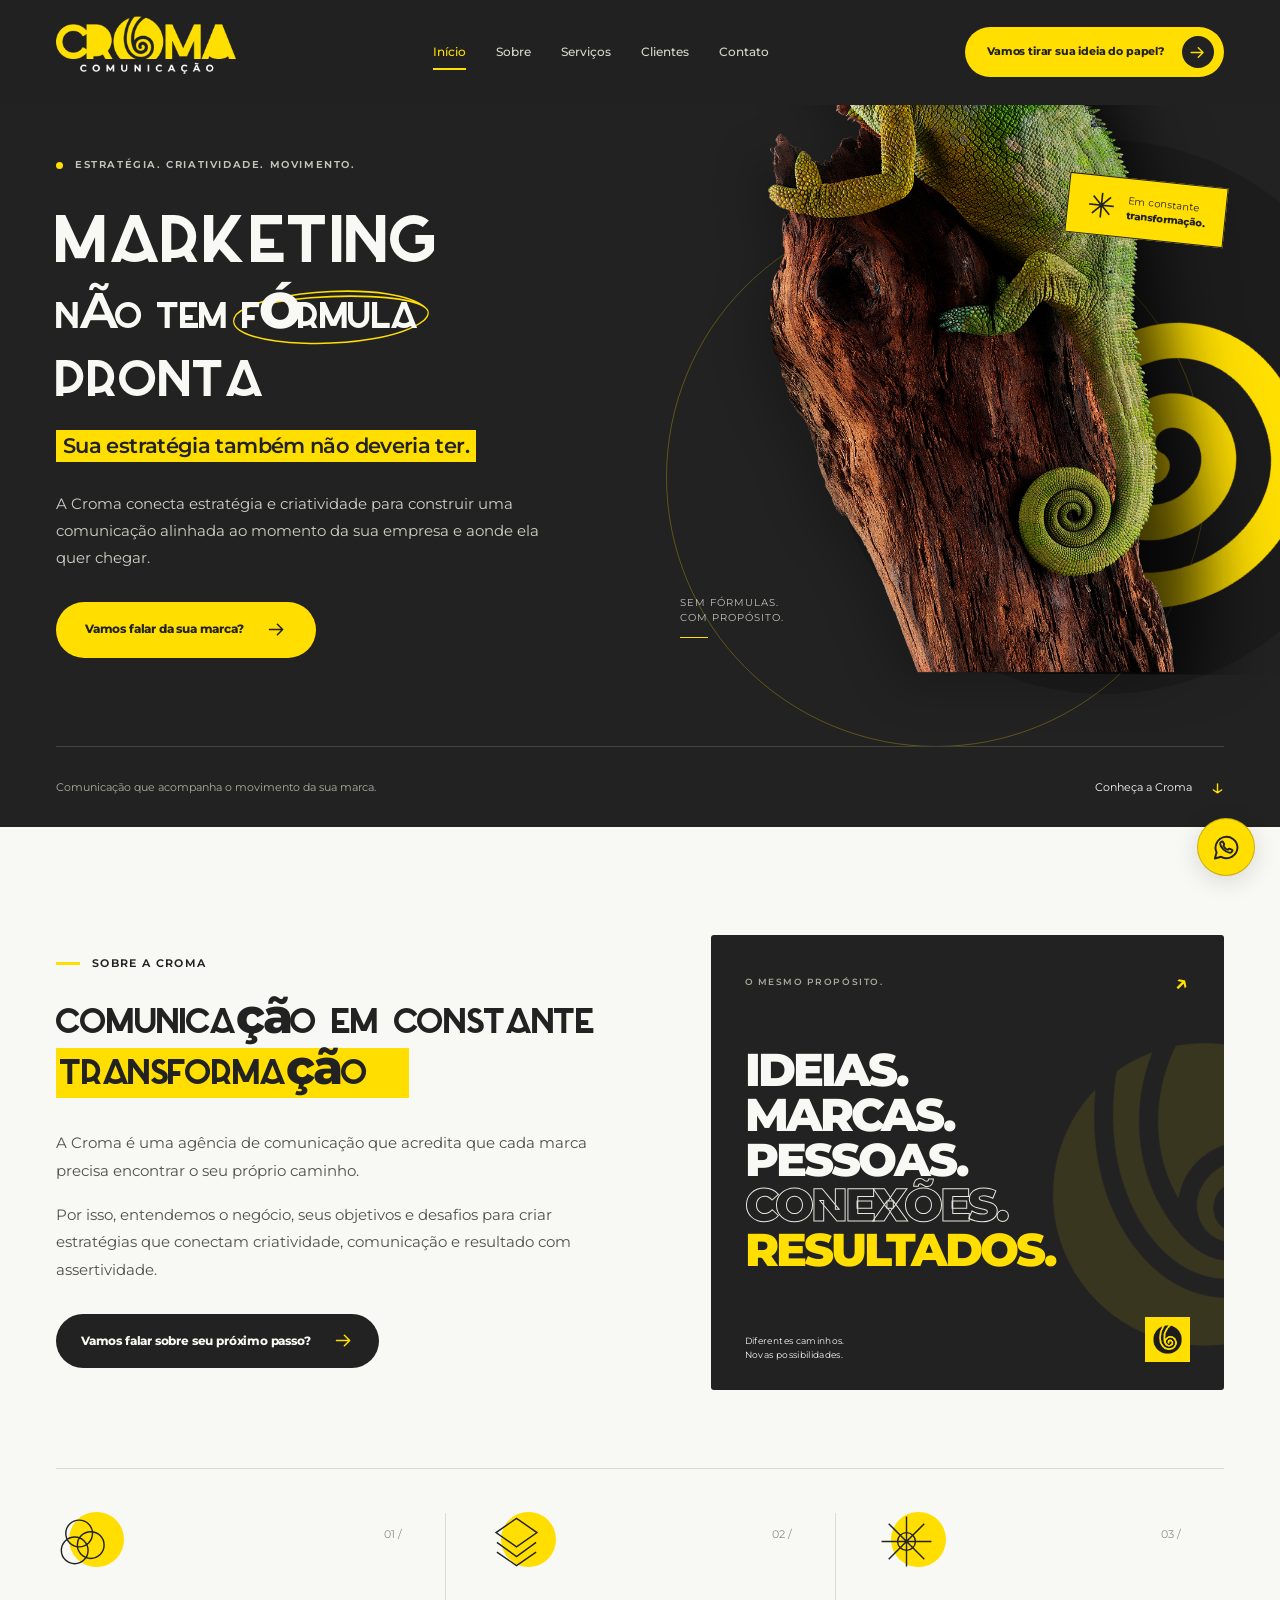
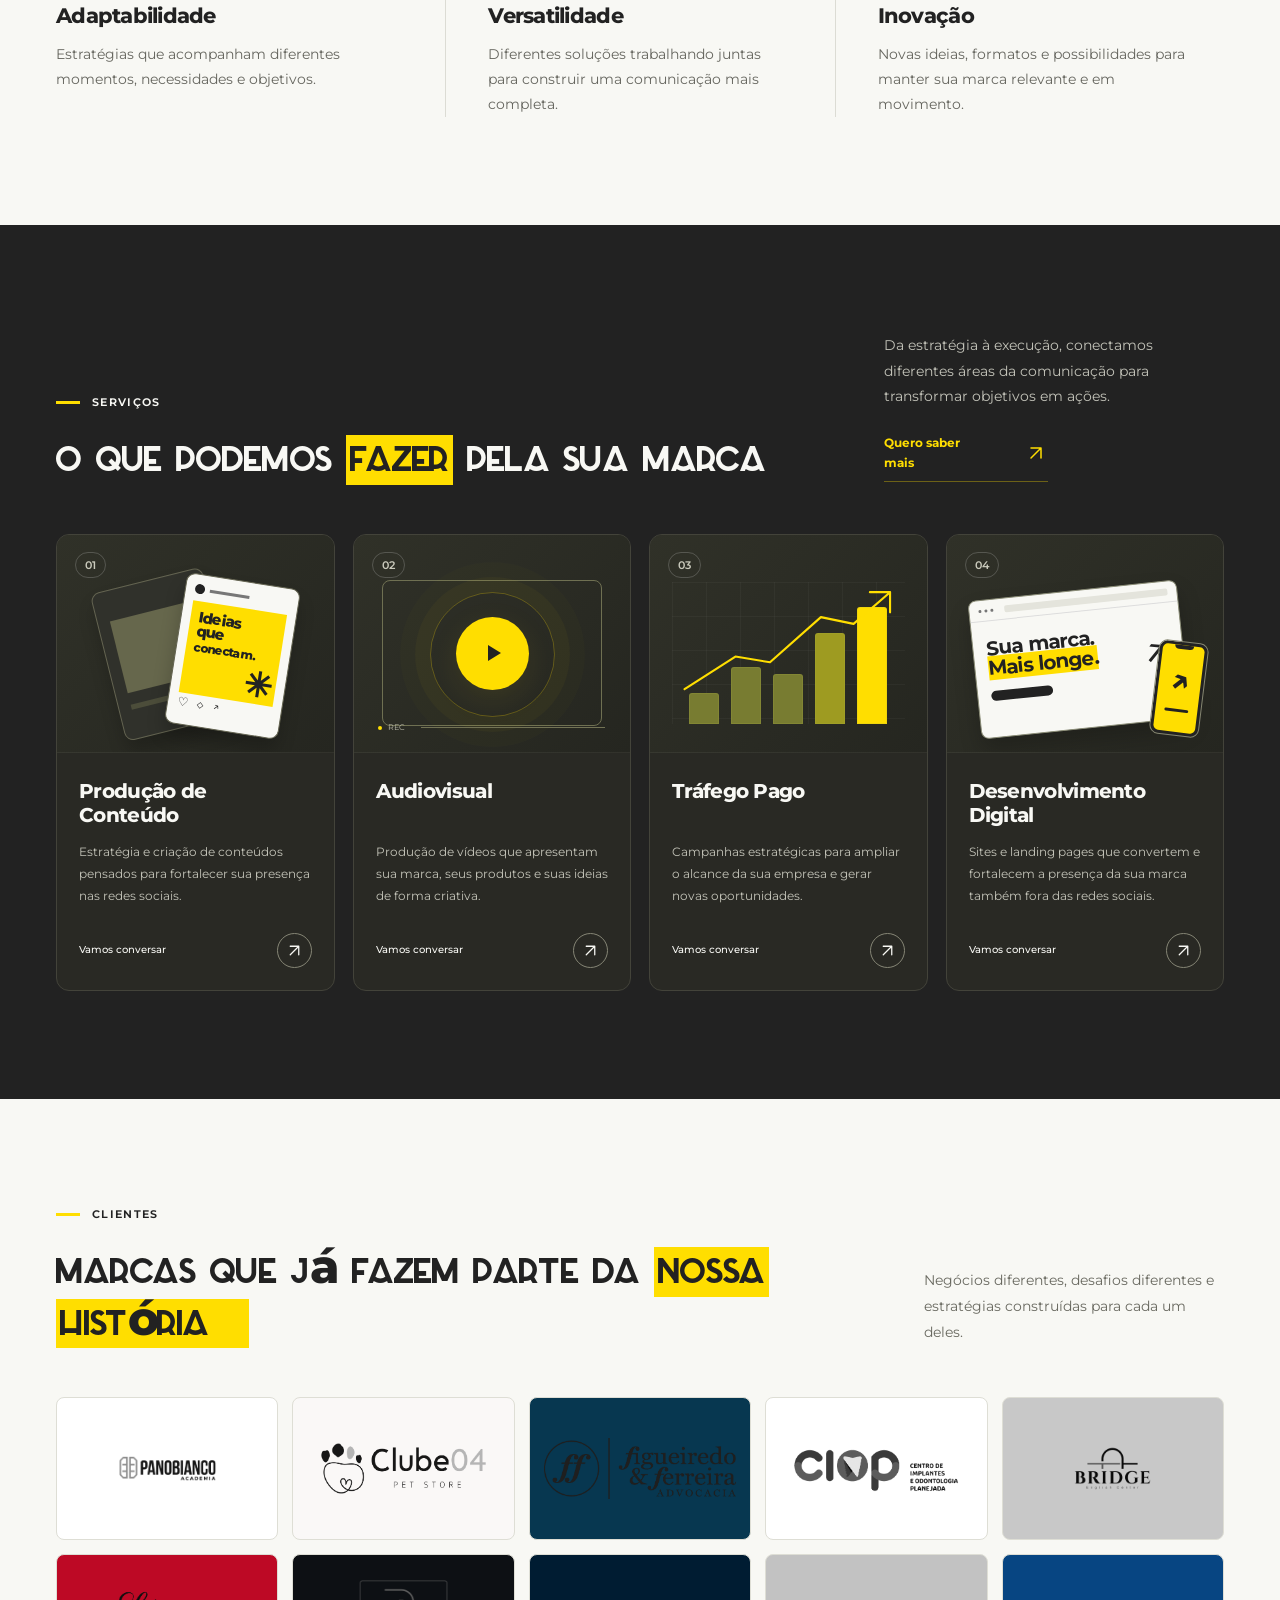
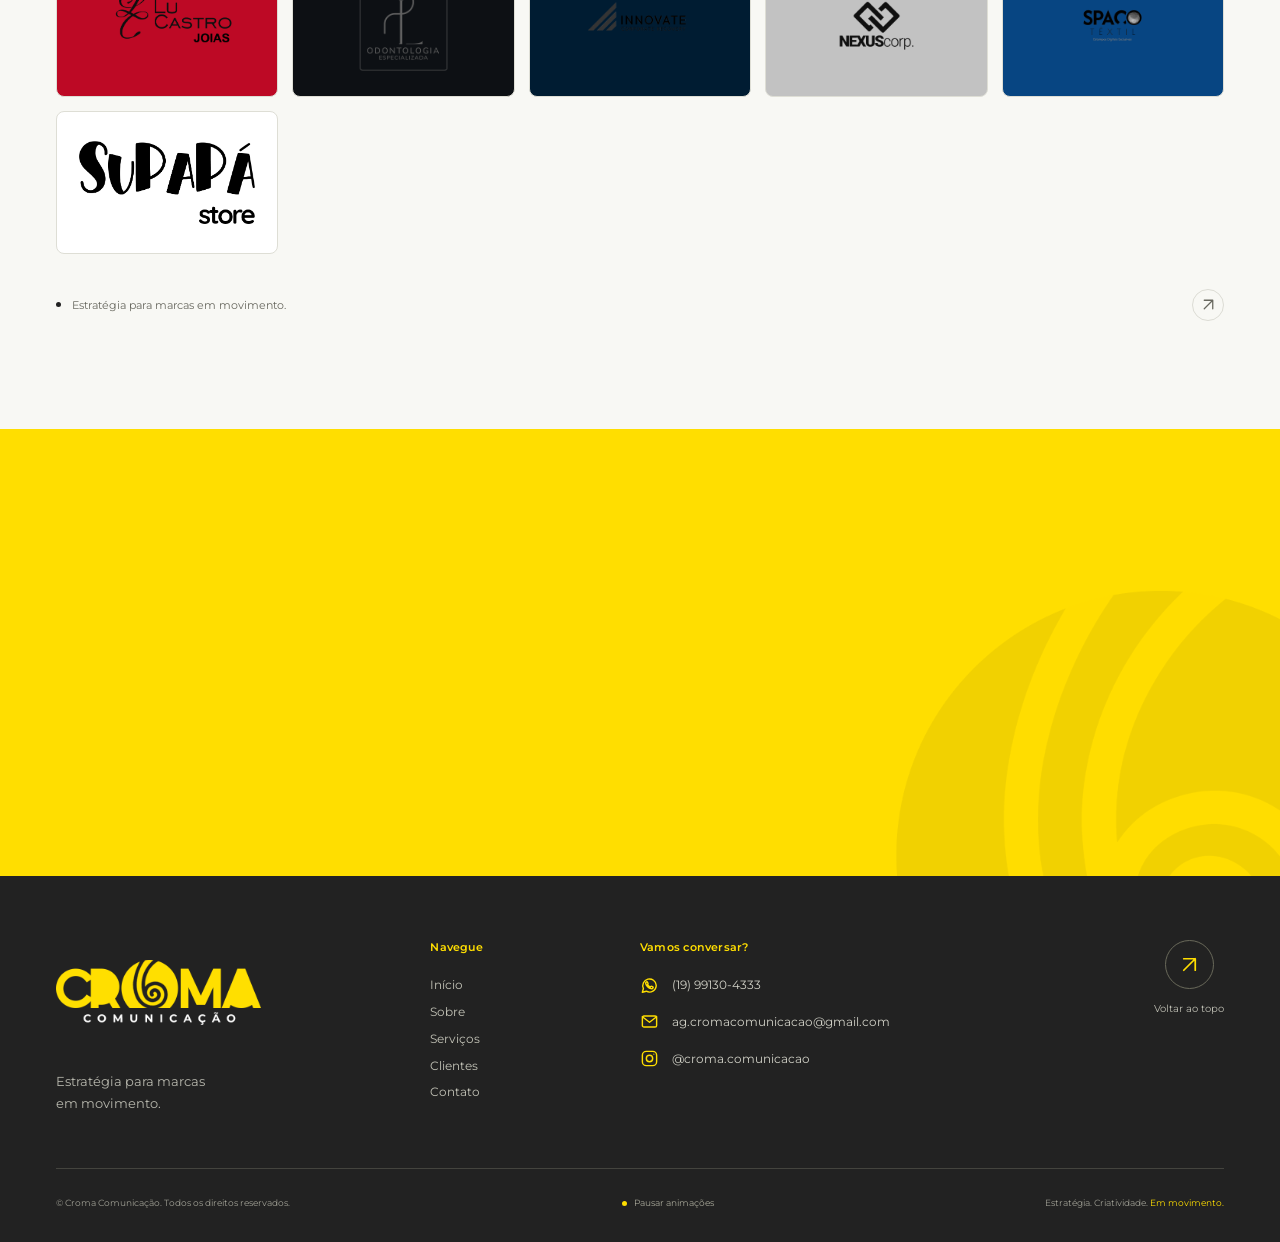
==== commit 67f085c1: "Refactor: fragmentação css" ====
--- a/index.html
+++ b/index.html
@@ -1,41 +1,41 @@
 <!doctype html>
 <html lang="pt-BR">
 <head>
-  <meta charset="utf-8">
-  <meta name="viewport" content="width=device-width, initial-scale=1">
-  <meta name="theme-color" content="#222222">
-  <meta name="description" content="A Croma conecta estratégia e criatividade para construir uma comunicação alinhada ao momento da sua empresa e aonde ela quer chegar.">
-  
-  <!-- OG Meta Tags (Redes Sociais) -->
-  <meta property="og:type" content="website">
-  <meta property="og:locale" content="pt_BR">
-  <meta property="og:title" content="Croma Comunicação — Estratégia para marcas em movimento">
-  <meta property="og:description" content="Marketing não tem fórmula pronta. Sua estratégia também não deveria ter. Vamos falar da sua marca?">
-  <meta property="og:image" content="img/logo/PROFILE%2001.png">
-  
-  <title>Croma Comunicação — Estratégia para marcas em movimento</title>
-  
-  <!-- Favicon -->
-  <link rel="icon" type="image/png" href="img/logo/PROFILE%2004.png">
-  
-  <!-- Fontes -->
-  <link rel="preconnect" href="https://fonts.googleapis.com">
-  <link rel="preconnect" href="https://fonts.gstatic.com" crossorigin>
-  <link href="https://fonts.googleapis.com/css2?family=Montserrat:wght@400;450;500;550;600;650;700;750;800;850;900&display=swap" rel="stylesheet">
-  
-  <!-- CSS Externo -->
-  <link rel="stylesheet" href="css/style.css">
-  
-  <noscript><style>
+<meta charset="utf-8">
+<meta name="viewport" content="width=device-width, initial-scale=1">
+<meta name="theme-color" content="#222222">
+<meta name="description" content="A Croma conecta estratégia e criatividade para construir uma comunicação alinhada ao momento da sua empresa e aonde ela quer chegar.">
+
+<!-- OG Meta Tags (Redes Sociais) -->
+<meta property="og:type" content="website">
+<meta property="og:locale" content="pt_BR">
+<meta property="og:title" content="Croma Comunicação — Estratégia para marcas em movimento">
+<meta property="og:description" content="Marketing não tem fórmula pronta. Sua estratégia também não deveria ter. Vamos falar da sua marca?">
+<meta property="og:image" content="img/logo/PROFILE%2001.png">
+
+<title>Croma Comunicação — Estratégia para marcas em movimento</title>
+
+<!-- Favicon -->
+<link rel="icon" type="image/png" href="img/logo/PROFILE%2004.png">
+
+<!-- Fontes -->
+<link rel="preconnect" href="https://fonts.googleapis.com">
+<link rel="preconnect" href="https://fonts.gstatic.com" crossorigin>
+<link href="https://fonts.googleapis.com/css2?family=Montserrat:wght@400;450;500;550;600;650;700;750;800;850;900&display=swap" rel="stylesheet">
+
+<!-- CSS Externo -->
+<link rel="stylesheet" href="css/style.css">
+
+<noscript><style>
     .menu-toggle,.motion-toggle{display:none!important}
     @media(max-width:940px){.header-inner{height:auto;flex-wrap:wrap;padding-block:14px}.main-nav{display:flex;position:static;flex:1 1 100%;flex-wrap:wrap;gap:14px;padding:0;border:0;box-shadow:none;max-height:none}.nav-link{font-size:12px;padding:3px 0}.nav-mobile-cta,.header-cta{display:none}.site-header{position:static}}
-  </style></noscript>
+</style></noscript>
 </head>
 <body>
-  <a class="skip-link" href="#conteudo">Pular para o conteúdo</a>
-  
-  <!-- Ícones SVG -->
-  <svg class="icon-library" xmlns="http://www.w3.org/2000/svg" aria-hidden="true">
+<a class="skip-link" href="#conteudo">Pular para o conteúdo</a>
+
+<!-- Ícones SVG -->
+<svg class="icon-library" xmlns="http://www.w3.org/2000/svg" aria-hidden="true">
     <symbol id="arrow" viewBox="0 0 24 24"><path d="M4 12h15m-6-6 6 6-6 6"/></symbol>
     <symbol id="arrow-up" viewBox="0 0 24 24"><path d="M6 18 18 6M6 6h12v12"/></symbol>
     <symbol id="whatsapp" viewBox="0 0 24 24"><path d="M20.5 11.7a8.5 8.5 0 0 1-12.6 7.5L3 20.5l1.3-4.7A8.5 8.5 0 1 1 20.5 11.7Z"/><path d="M8.2 7.5c.3-.4.8-.3 1 0l1 2c.2.4-.2.8-.6 1.2.8 1.6 1.8 2.5 3.5 3.1.4-.4.8-1.1 1.2-.9l2 .9c.4.2.4.7.1 1.2-.5.9-1.4 1.2-2.3 1-3.2-.7-6.6-3.9-7-6.9-.1-.6.4-1.2 1.1-1.6Z"/></symbol>
@@ -44,152 +44,152 @@
     <symbol id="adapt" viewBox="0 0 64 64"><circle cx="26" cy="23" r="15"/><circle cx="39" cy="36" r="15"/><circle cx="21" cy="42" r="15"/></symbol>
     <symbol id="layers" viewBox="0 0 64 64"><path d="m32 6 23 16-23 16L9 22 32 6Zm-22 27 22 16 22-16M10 44l22 15 22-15"/></symbol>
     <symbol id="spark" viewBox="0 0 64 64"><path d="M32 4v56M4 32h56M12 12l40 40M12 52l40-40"/><circle cx="32" cy="32" r="10"/></symbol>
-  </svg>
+</svg>
 
-  <header class="site-header" id="site-header">
+<header class="site-header" id="site-header">
     <div class="shell header-inner">
-      <a class="brand" href="#inicio" aria-label="Croma Comunicação — início">
-        <img src="img/logo/LOGO%20BRANCO.png" alt="Croma Comunicação">
-      </a>
-      <nav class="main-nav" aria-label="Navegação principal" id="main-nav">
+    <a class="brand" href="#inicio" aria-label="Croma Comunicação — início">
+        <img src="img/logo/LOGO%20AMARELO.png" alt="Croma Comunicação">
+    </a>
+    <nav class="main-nav" aria-label="Navegação principal" id="main-nav">
         <a href="#inicio" class="nav-link is-active" aria-current="location">Início</a>
         <a href="#sobre" class="nav-link">Sobre</a>
         <a href="#servicos" class="nav-link">Serviços</a>
         <a href="#clientes" class="nav-link">Clientes</a>
         <a href="#contato" class="nav-link">Contato</a>
         <a class="button button-yellow nav-mobile-cta" href="https://wa.me/5519991304333?text=Ol%C3%A1%2C%20Croma%21%20Quero%20falar%20sobre%20a%20minha%20marca." target="_blank" rel="noopener noreferrer">Vamos falar da sua marca? <svg class="icon"><use href="#arrow"/></svg></a>
-      </nav>
-      <a class="button button-yellow header-cta" href="https://wa.me/5519991304333?text=Ol%C3%A1%2C%20Croma%21%20Vamos%20tirar%20minha%20ideia%20do%20papel%3F" target="_blank" rel="noopener noreferrer"><span>Vamos tirar sua ideia do papel?</span><span class="button-orb"><svg class="icon"><use href="#arrow"/></svg></span></a>
-      <button class="menu-toggle" type="button" aria-label="Abrir menu" aria-controls="main-nav" aria-expanded="false"><span></span><span></span></button>
+    </nav>
+    <a class="button button-yellow header-cta" href="https://wa.me/5519991304333?text=Ol%C3%A1%2C%20Croma%21%20Vamos%20tirar%20minha%20ideia%20do%20papel%3F" target="_blank" rel="noopener noreferrer"><span>Vamos tirar sua ideia do papel?</span><span class="button-orb"><svg class="icon"><use href="#arrow"/></svg></span></a>
+    <button class="menu-toggle" type="button" aria-label="Abrir menu" aria-controls="main-nav" aria-expanded="false"><span></span><span></span></button>
     </div>
-  </header>
+</header>
 
-  <main id="conteudo">
+<main id="conteudo">
     <!-- Hero Section -->
     <section class="hero section-dark" id="inicio" aria-labelledby="hero-title">
-      <div class="shell hero-grid">
+    <div class="shell hero-grid">
         <div class="hero-copy">
-          <p class="eyebrow hero-eyebrow"><span class="tiny-dot"></span> Estratégia. Criatividade. Movimento.</p>
-          <h1 id="hero-title"><span class="hero-word">Marketing</span><span class="hero-line">não tem <span class="circled">fórmula<svg viewBox="0 0 400 92" preserveAspectRatio="none" aria-hidden="true"><path d="M388 35C333-7 71-2 13 35c-54 51 283 69 371 19C448 11 153 4 66 23"/></svg></span></span><span class="hero-last">pronta.</span></h1>
-          <p class="hero-subtitle"><span>Sua estratégia também não deveria ter.</span></p>
-          <p class="hero-description">A Croma conecta estratégia e criatividade para construir uma comunicação alinhada ao momento da sua empresa e aonde ela quer chegar.</p>
-          <a class="button button-yellow hero-cta" href="https://wa.me/5519991304333?text=Ol%C3%A1%2C%20Croma%21%20Quero%20falar%20sobre%20a%20minha%20marca." target="_blank" rel="noopener noreferrer">Vamos falar da sua marca? <svg class="icon"><use href="#arrow"/></svg></a>
+        <p class="eyebrow hero-eyebrow"><span class="tiny-dot"></span> Estratégia. Criatividade. Movimento.</p>
+        <h1 id="hero-title"><span class="hero-word">Marketing</span><span class="hero-line">não tem <span class="circled">fórmula<svg viewBox="0 0 400 92" preserveAspectRatio="none" aria-hidden="true"><path d="M388 35C333-7 71-2 13 35c-54 51 283 69 371 19C448 11 153 4 66 23"/></svg></span></span><span class="hero-last">pronta.</span></h1>
+        <p class="hero-subtitle"><span>Sua estratégia também não deveria ter.</span></p>
+        <p class="hero-description">A Croma conecta estratégia e criatividade para construir uma comunicação alinhada ao momento da sua empresa e aonde ela quer chegar.</p>
+        <a class="button button-yellow hero-cta" href="https://wa.me/5519991304333?text=Ol%C3%A1%2C%20Croma%21%20Quero%20falar%20sobre%20a%20minha%20marca." target="_blank" rel="noopener noreferrer">Vamos falar da sua marca? <svg class="icon"><use href="#arrow"/></svg></a>
         </div>
         <div class="hero-art" aria-label="Camaleão como símbolo de adaptação e transformação" role="img">
-          <img class="hero-symbol" src="img/logo/REDONDO%2001.png" alt="" aria-hidden="true">
-          <div class="orbit orbit-one" aria-hidden="true"></div>
-          <img class="chameleon" src="img/CAMALEAO.png" alt="" fetchpriority="high" decoding="async">
-          <div class="art-note" aria-hidden="true"><span class="note-cross">✳</span><span>Em constante<br><strong>transformação.</strong></span></div>
-          <div class="art-caption" aria-hidden="true">Sem fórmulas.<br>Com propósito.<span></span></div>
+        <img class="hero-symbol" src="img/logo/REDONDO%2001.png" alt="" aria-hidden="true">
+        <div class="orbit orbit-one" aria-hidden="true"></div>
+        <img class="chameleon" src="img/CAMALEAO.png" alt="" fetchpriority="high" decoding="async">
+        <div class="art-note" aria-hidden="true"><span class="note-cross">✳</span><span>Em constante<br><strong>transformação.</strong></span></div>
+        <div class="art-caption" aria-hidden="true">Sem fórmulas.<br>Com propósito.<span></span></div>
         </div>
-      </div>
-      <div class="shell hero-bottom"><span>Comunicação que acompanha<br class="mobile-break"> o movimento da sua marca.</span><a href="#sobre">Conheça a Croma <span class="down-arrow">↓</span></a></div>
+    </div>
+    <div class="shell hero-bottom"><span>Comunicação que acompanha<br class="mobile-break"> o movimento da sua marca.</span><a href="#sobre">Conheça a Croma <span class="down-arrow">↓</span></a></div>
     </section>
 
     <!-- About Section -->
     <section class="section-light about-section section-space" id="sobre" aria-labelledby="about-title">
-      <div class="shell">
+    <div class="shell">
         <div class="about-grid">
-          <div class="about-copy reveal">
+        <div class="about-copy reveal">
             <p class="eyebrow"><span class="section-stroke"></span> Sobre a Croma</p>
             <h2 id="about-title">Comunicação em constante <span class="highlight">transformação.</span></h2>
             <p>A Croma é uma agência de comunicação que acredita que cada marca precisa encontrar o seu próprio caminho.</p>
             <p>Por isso, entendemos o negócio, seus objetivos e desafios para criar estratégias que conectam criatividade, comunicação e resultado com assertividade.</p>
             <a class="button button-dark" href="https://wa.me/5519991304333?text=Ol%C3%A1%2C%20Croma%21%20Quero%20conversar%20sobre%20o%20pr%C3%B3ximo%20passo%20da%20minha%20marca." target="_blank" rel="noopener noreferrer">Vamos falar sobre seu próximo passo? <svg class="icon"><use href="#arrow"/></svg></a>
-          </div>
-          <div class="about-poster reveal" aria-hidden="true">
+        </div>
+        <div class="about-poster reveal" aria-hidden="true">
             <img src="img/logo/REDONDO%2002.png" alt="" class="poster-symbol" loading="lazy">
             <div class="poster-top"><span>O MESMO PROPÓSITO.</span><span>↗</span></div>
             <div class="poster-words"><span>Ideias.</span><span>Marcas.</span><span>Pessoas.</span><span class="poster-outline">Conexões.</span><span class="poster-yellow">Resultados.</span></div>
             <div class="poster-bottom"><span>Diferentes caminhos.<br>Novas possibilidades.</span><img src="img/logo/PROFILE%2001.png" width="45" alt="" loading="lazy"></div>
-          </div>
+        </div>
         </div>
         <div class="pillars">
-          <article class="pillar reveal"><div class="pillar-symbol"><span></span><svg><use href="#adapt"/></svg></div><p class="pillar-number">01 /</p><h3>Adaptabilidade</h3><p>Estratégias que acompanham diferentes momentos, necessidades e objetivos.</p></article>
-          <article class="pillar reveal"><div class="pillar-symbol"><span></span><svg><use href="#layers"/></svg></div><p class="pillar-number">02 /</p><h3>Versatilidade</h3><p>Diferentes soluções trabalhando juntas para construir uma comunicação mais completa.</p></article>
-          <article class="pillar reveal"><div class="pillar-symbol"><span></span><svg><use href="#spark"/></svg></div><p class="pillar-number">03 /</p><h3>Inovação</h3><p>Novas ideias, formatos e possibilidades para manter sua marca relevante e em movimento.</p></article>
+        <article class="pillar reveal"><div class="pillar-symbol"><span></span><svg><use href="#adapt"/></svg></div><p class="pillar-number">01 /</p><h3>Adaptabilidade</h3><p>Estratégias que acompanham diferentes momentos, necessidades e objetivos.</p></article>
+        <article class="pillar reveal"><div class="pillar-symbol"><span></span><svg><use href="#layers"/></svg></div><p class="pillar-number">02 /</p><h3>Versatilidade</h3><p>Diferentes soluções trabalhando juntas para construir uma comunicação mais completa.</p></article>
+        <article class="pillar reveal"><div class="pillar-symbol"><span></span><svg><use href="#spark"/></svg></div><p class="pillar-number">03 /</p><h3>Inovação</h3><p>Novas ideias, formatos e possibilidades para manter sua marca relevante e em movimento.</p></article>
         </div>
-      </div>
+    </div>
     </section>
 
     <!-- Services Section -->
     <section class="section-dark services-section section-space" id="servicos" aria-labelledby="services-title">
-      <div class="shell">
+    <div class="shell">
         <div class="section-heading reveal">
-          <div><p class="eyebrow"><span class="section-stroke"></span> Serviços</p><h2 id="services-title">O que podemos <span class="highlight">fazer</span><br class="desktop-break"> pela sua marca?</h2></div>
-          <div class="section-heading-aside"><p>Da estratégia à execução, conectamos diferentes áreas da comunicação para transformar objetivos em ações.</p><a class="text-link" href="https://wa.me/5519991304333?text=Ol%C3%A1%2C%20Croma%21%20Quero%20saber%20mais%20sobre%20os%20servi%C3%A7os." target="_blank" rel="noopener noreferrer">Quero saber mais <svg class="icon"><use href="#arrow-up"/></svg></a></div>
+        <div><p class="eyebrow"><span class="section-stroke"></span> Serviços</p><h2 id="services-title">O que podemos <span class="highlight">fazer</span><br class="desktop-break"> pela sua marca?</h2></div>
+        <div class="section-heading-aside"><p>Da estratégia à execução, conectamos diferentes áreas da comunicação para transformar objetivos em ações.</p><a class="text-link" href="https://wa.me/5519991304333?text=Ol%C3%A1%2C%20Croma%21%20Quero%20saber%20mais%20sobre%20os%20servi%C3%A7os." target="_blank" rel="noopener noreferrer">Quero saber mais <svg class="icon"><use href="#arrow-up"/></svg></a></div>
         </div>
         <div class="services-grid">
-          <a class="service-card reveal" href="https://wa.me/5519991304333?text=Ol%C3%A1%2C%20Croma%21%20Quero%20saber%20mais%20sobre%20Produ%C3%A7%C3%A3o%20de%20Conte%C3%BAdo." target="_blank" rel="noopener noreferrer" aria-label="Conversar sobre Produção de Conteúdo no WhatsApp">
+        <a class="service-card reveal" href="https://wa.me/5519991304333?text=Ol%C3%A1%2C%20Croma%21%20Quero%20saber%20mais%20sobre%20Produ%C3%A7%C3%A3o%20de%20Conte%C3%BAdo." target="_blank" rel="noopener noreferrer" aria-label="Conversar sobre Produção de Conteúdo no WhatsApp">
             <div class="service-art content-art" aria-hidden="true"><div class="mini-post post-back"><span></span><i></i></div><div class="mini-post post-front"><div class="post-header"><b></b><span></span></div><div class="post-picture"><span>Ideias<br>que<br><em>conectam.</em></span><i>✳</i></div><div class="post-bottom">♡ &nbsp; ◇ &nbsp; ↗</div></div><span class="art-index">01</span></div>
             <div class="service-content"><h3>Produção de<br>Conteúdo</h3><p>Estratégia e criação de conteúdos pensados para fortalecer sua presença nas redes sociais.</p><span class="service-action"><span>Vamos conversar</span><span class="round-arrow"><svg class="icon"><use href="#arrow-up"/></svg></span></span></div>
-          </a>
-          <a class="service-card reveal" href="https://wa.me/5519991304333?text=Ol%C3%A1%2C%20Croma%21%20Quero%20saber%20mais%20sobre%20Audiovisual." target="_blank" rel="noopener noreferrer" aria-label="Conversar sobre Audiovisual no WhatsApp">
+        </a>
+        <a class="service-card reveal" href="https://wa.me/5519991304333?text=Ol%C3%A1%2C%20Croma%21%20Quero%20saber%20mais%20sobre%20Audiovisual." target="_blank" rel="noopener noreferrer" aria-label="Conversar sobre Audiovisual no WhatsApp">
             <div class="service-art video-art" aria-hidden="true"><div class="video-corners"></div><div class="video-orbit"></div><div class="play-button"><svg viewBox="0 0 30 30"><path d="m11 7 13 8-13 8Z"/></svg></div><div class="video-bottom"><span class="record-dot"></span> REC <span class="video-timeline"></span></div><span class="art-index">02</span></div>
             <div class="service-content"><h3>Audiovisual</h3><p>Produção de vídeos que apresentam sua marca, seus produtos e suas ideias de forma criativa.</p><span class="service-action"><span>Vamos conversar</span><span class="round-arrow"><svg class="icon"><use href="#arrow-up"/></svg></span></span></div>
-          </a>
-          <a class="service-card reveal" href="https://wa.me/5519991304333?text=Ol%C3%A1%2C%20Croma%21%20Quero%20saber%20mais%20sobre%20Tr%C3%A1fego%20Pago." target="_blank" rel="noopener noreferrer" aria-label="Conversar sobre Tráfego Pago no WhatsApp">
+        </a>
+        <a class="service-card reveal" href="https://wa.me/5519991304333?text=Ol%C3%A1%2C%20Croma%21%20Quero%20saber%20mais%20sobre%20Tr%C3%A1fego%20Pago." target="_blank" rel="noopener noreferrer" aria-label="Conversar sobre Tráfego Pago no WhatsApp">
             <div class="service-art traffic-art" aria-hidden="true"><div class="traffic-grid"></div><div class="traffic-bars"><span></span><span></span><span></span><span></span><span></span></div><svg class="growth-line" viewBox="0 0 240 130"><path d="m12 111 53-34 36 6 53-47 34 7 38-33M205 10h21v21"/></svg><span class="art-index">03</span></div>
             <div class="service-content"><h3>Tráfego Pago</h3><p>Campanhas estratégicas para ampliar o alcance da sua empresa e gerar novas oportunidades.</p><span class="service-action"><span>Vamos conversar</span><span class="round-arrow"><svg class="icon"><use href="#arrow-up"/></svg></span></span></div>
-          </a>
-          <a class="service-card reveal" href="https://wa.me/5519991304333?text=Ol%C3%A1%2C%20Croma%21%20Quero%20saber%20mais%20sobre%20Desenvolvimento%20Digital." target="_blank" rel="noopener noreferrer" aria-label="Conversar sobre Desenvolvimento Digital no WhatsApp">
+        </a>
+        <a class="service-card reveal" href="https://wa.me/5519991304333?text=Ol%C3%A1%2C%20Croma%21%20Quero%20saber%20mais%20sobre%20Desenvolvimento%20Digital." target="_blank" rel="noopener noreferrer" aria-label="Conversar sobre Desenvolvimento Digital no WhatsApp">
             <div class="service-art web-art" aria-hidden="true"><div class="mini-browser"><div class="browser-toolbar"><b></b><b></b><b></b><span></span></div><div class="browser-body"><strong>Sua marca.<br><em>Mais longe.</em></strong><i>↗</i><span class="browser-button"></span></div></div><div class="mini-mobile"><span></span><b>↗</b><i></i></div><span class="art-index">04</span></div>
             <div class="service-content"><h3>Desenvolvimento<br>Digital</h3><p>Sites e landing pages que convertem e fortalecem a presença da sua marca também fora das redes sociais.</p><span class="service-action"><span>Vamos conversar</span><span class="round-arrow"><svg class="icon"><use href="#arrow-up"/></svg></span></span></div>
-          </a>
+        </a>
         </div>
-      </div>
+    </div>
     </section>
 
     <!-- Clients Section -->
     <section class="section-light clients-section section-space" id="clientes" aria-labelledby="clients-title">
-      <div class="shell">
+    <div class="shell">
         <div class="section-heading reveal"><div><p class="eyebrow"><span class="section-stroke"></span> Clientes</p><h2 id="clients-title">Marcas que já fazem<br class="desktop-break"> parte da <span class="highlight">nossa história.</span></h2></div><p class="clients-intro">Negócios diferentes, desafios diferentes e estratégias construídas para cada um deles.</p></div>
         <div class="clients-grid" role="list" aria-label="Marcas atendidas">
-          <div class="client-card client-panobianco reveal" role="listitem"><img src="img/clientes/pb.png" alt="Panobianco Academia" loading="lazy"></div>
-          <div class="client-card client-clube reveal" role="listitem"><img src="img/clientes/clube%2004.png" alt="Clube 04 Pet Store" loading="lazy"></div>
-          <div class="client-card client-law reveal" role="listitem"><img src="img/clientes/Figueiredo_e_Ferreira-5.png" alt="Figueiredo &amp; Ferreira Advocacia" loading="lazy"></div>
-          <div class="client-card client-ciop reveal" role="listitem"><img src="img/clientes/Caio-logo-CIOP.png" alt="CIOP Odontologia" loading="lazy"></div>
-          <div class="client-card client-bridge reveal" role="listitem"><img src="img/clientes/BRIDGE.png" alt="Bridge English Center" loading="lazy"></div>
-          <div class="client-card client-lu reveal" role="listitem"><img src="img/clientes/LU%20CASTRO%20logo.png" alt="Lu Castro Joias" loading="lazy"></div>
-          <div class="client-card client-dental reveal" role="listitem"><img src="img/clientes/LOGO%20-%20PL%20ODONTOLOGIA%20ESPECIALIZADA%20SEM%20FUNDO.png" alt="Odontologia Especializada" loading="lazy"></div>
-          <div class="client-card client-innovate reveal" role="listitem"><img src="img/clientes/INNOVATE%20LOGO_ORIGINAL.png" alt="Innovate Corporate Recovery" loading="lazy"></div>
-          <div class="client-card client-nexus reveal" role="listitem"><img src="img/clientes/NEXUSCORP_LOGO%20CHUMBO%20FUNDO%20CINZA.png" alt="Nexuscorp" loading="lazy"></div>
-          <div class="client-card client-spaco reveal" role="listitem"><img src="img/clientes/SPA%C3%87O%20TEXTIL%20-%20LOGO.png" alt="Spaço Têxtil" loading="lazy"></div>
-          <div class="client-card reveal" style="background:#fff;" role="listitem"><img src="img/clientes/SUPAP%C3%81%20LOGO%20TEXTO.png" alt="Supapá" loading="lazy"></div>
+        <div class="client-card client-panobianco reveal" role="listitem"><img src="img/clientes/pb.png" alt="Panobianco Academia" loading="lazy"></div>
+        <div class="client-card client-clube reveal" role="listitem"><img src="img/clientes/clube%2004.png" alt="Clube 04 Pet Store" loading="lazy"></div>
+        <div class="client-card client-law reveal" role="listitem"><img src="img/clientes/Figueiredo_e_Ferreira-5.png" alt="Figueiredo &amp; Ferreira Advocacia" loading="lazy"></div>
+        <div class="client-card client-ciop reveal" role="listitem"><img src="img/clientes/Caio-logo-CIOP.png" alt="CIOP Odontologia" loading="lazy"></div>
+        <div class="client-card client-bridge reveal" role="listitem"><img src="img/clientes/BRIDGE.png" alt="Bridge English Center" loading="lazy"></div>
+        <div class="client-card client-lu reveal" role="listitem"><img src="img/clientes/LU%20CASTRO%20logo.png" alt="Lu Castro Joias" loading="lazy"></div>
+        <div class="client-card client-dental reveal" role="listitem"><img src="img/clientes/LOGO%20-%20PL%20ODONTOLOGIA%20ESPECIALIZADA%20SEM%20FUNDO.png" alt="Odontologia Especializada" loading="lazy"></div>
+        <div class="client-card client-innovate reveal" role="listitem"><img src="img/clientes/INNOVATE%20LOGO_ORIGINAL.png" alt="Innovate Corporate Recovery" loading="lazy"></div>
+        <div class="client-card client-nexus reveal" role="listitem"><img src="img/clientes/NEXUSCORP_LOGO%20CHUMBO%20FUNDO%20CINZA.png" alt="Nexuscorp" loading="lazy"></div>
+        <div class="client-card client-spaco reveal" role="listitem"><img src="img/clientes/SPA%C3%87O%20TEXTIL%20-%20LOGO.png" alt="Spaço Têxtil" loading="lazy"></div>
+        <div class="client-card reveal" style="background:#fff;" role="listitem"><img src="img/clientes/SUPAP%C3%81%20LOGO%20TEXTO.png" alt="Supapá" loading="lazy"></div>
         </div>
         <div class="clients-endnote reveal"><span class="tiny-dot"></span><p>Estratégia para marcas em movimento.</p><a href="#contato" aria-label="Ir para contato"><svg class="icon"><use href="#arrow-up"/></svg></a></div>
-      </div>
+    </div>
     </section>
 
     <!-- Contact Section -->
     <section class="contact-section" id="contato" aria-labelledby="contact-title">
-      <img src="img/logo/REDONDO%2001.png" class="contact-symbol" alt="" aria-hidden="true" loading="lazy">
-      <div class="shell contact-grid">
+    <img src="img/logo/REDONDO%2001.png" class="contact-symbol" alt="" aria-hidden="true" loading="lazy">
+    <div class="shell contact-grid">
         <div class="reveal"><p class="eyebrow"><span class="section-stroke"></span> Vamos construir o que vem a seguir?</p><h2 id="contact-title">Sua empresa está pronta para o <span>próximo passo?</span></h2></div>
         <div class="contact-copy reveal"><span class="contact-arrow" aria-hidden="true">↗</span><p>Conte pra gente onde sua marca está hoje e onde você quer chegar. A Croma ajuda a transformar esse próximo passo em estratégia e realidade.</p><a class="button button-dark" href="https://wa.me/5519991304333?text=Ol%C3%A1%2C%20Croma%21%20Quero%20saber%20como%20a%20Croma%20pode%20ajudar%20minha%20empresa." target="_blank" rel="noopener noreferrer">Quero saber como a Croma pode ajudar <svg class="icon"><use href="#arrow"/></svg></a></div>
-      </div>
+    </div>
     </section>
-  </main>
+</main>
 
-  <footer class="site-footer section-dark">
+<footer class="site-footer section-dark">
     <div class="shell">
-      <div class="footer-grid">
+    <div class="footer-grid">
         <div class="footer-brand">
-          <a class="brand" href="#inicio" aria-label="Croma Comunicação — início">
-            <img src="img/logo/LOGO%20BRANCO.png" alt="Croma Comunicação">
-          </a>
-          <p>Estratégia para marcas<br>em movimento.</p>
+        <a class="brand" href="#inicio" aria-label="Croma Comunicação — início">
+            <img src="img/logo/LOGO%20AMARELO.png" alt="Croma Comunicação">
+        </a>
+        <p>Estratégia para marcas<br>em movimento.</p>
         </div>
         <nav class="footer-nav" aria-label="Navegação do rodapé"><h2>Navegue</h2><a href="#inicio">Início</a><a href="#sobre">Sobre</a><a href="#servicos">Serviços</a><a href="#clientes">Clientes</a><a href="#contato">Contato</a></nav>
         <div class="footer-contact"><h2>Vamos conversar?</h2><a href="https://wa.me/5519991304333" target="_blank" rel="noopener noreferrer"><svg class="icon"><use href="#whatsapp"/></svg><span>(19) 99130-4333</span></a><a href="mailto:ag.cromacomunicacao@gmail.com"><svg class="icon"><use href="#mail"/></svg><span>ag.cromacomunicacao@gmail.com</span></a><a href="https://www.instagram.com/croma.comunicacao/" target="_blank" rel="noopener noreferrer"><svg class="icon"><use href="#instagram"/></svg><span>@croma.comunicacao</span></a></div>
         <a class="footer-back" href="#inicio" aria-label="Voltar ao início"><svg class="icon"><use href="#arrow-up"/></svg><span>Voltar ao topo</span></a>
-      </div>
-      <div class="footer-bottom"><p>© Croma Comunicação. Todos os direitos reservados.</p><button type="button" class="motion-toggle" aria-pressed="false"><span class="motion-indicator" aria-hidden="true"></span><span class="motion-label">Pausar animações</span></button><p class="footer-signature">Estratégia. Criatividade. <span>Em movimento.</span></p></div>
     </div>
-  </footer>
-  <a class="floating-whatsapp" href="https://wa.me/5519991304333?text=Ol%C3%A1%2C%20Croma%21%20Quero%20encontrar%20uma%20solu%C3%A7%C3%A3o%20para%20minha%20empresa." target="_blank" rel="noopener noreferrer" aria-label="Encontre a solução para sua empresa. Abrir WhatsApp da Croma."><span class="whatsapp-tooltip">Encontre a solução<br>para sua empresa.</span><svg class="icon"><use href="#whatsapp"/></svg></a>
+    <div class="footer-bottom"><p>© Croma Comunicação. Todos os direitos reservados.</p><button type="button" class="motion-toggle" aria-pressed="false"><span class="motion-indicator" aria-hidden="true"></span><span class="motion-label">Pausar animações</span></button><p class="footer-signature">Estratégia. Criatividade. <span>Em movimento.</span></p></div>
+    </div>
+</footer>
+<a class="floating-whatsapp" href="https://wa.me/5519991304333?text=Ol%C3%A1%2C%20Croma%21%20Quero%20encontrar%20uma%20solu%C3%A7%C3%A3o%20para%20minha%20empresa." target="_blank" rel="noopener noreferrer" aria-label="Encontre a solução para sua empresa. Abrir WhatsApp da Croma."><span class="whatsapp-tooltip">Encontre a solução<br>para sua empresa.</span><svg class="icon"><use href="#whatsapp"/></svg></a>
 
-  <!-- Script Externo -->
-  <script src="js/main.js" defer></script>
+<!-- Script Externo -->
+<script src="js/main.js" defer></script>
 </body>
 </html>
--- a/css/style.css
+++ b/css/style.css
@@ -1,294 +1,15 @@
-@font-face {
-  font-family: 'Azedo';
-  src: url('../fonts/Azedo-Bold.otf') format('opentype');
-  font-weight: 700 900;
-  font-display: swap;
-}
+/* =========================================
+   CROMA COMUNICAÇÃO - ESTILOS PRINCIPAIS
+   ========================================= */
 
-@font-face {
-  font-family: 'Azedo';
-  src: url('../fonts/Azedo-Light.otf') format('opentype');
-  font-weight: 300 400;
-  font-display: swap;
-}
+/* 1. Base */
+@import url('base/variables.css');
+@import url('base/reset.css');
 
-:root {
-  --ink: #222222;
-  --yellow: #FFDE00;
-  --paper: #f8f8f4;
-  --muted: #b7b7b2;
-  --line-dark: #44443e;
-  --line-light: #dcdcd4;
-  --body: 'Montserrat', Arial, sans-serif;
-  --display: 'Azedo', 'Montserrat', Arial, sans-serif;
-  --shell: 1280px;
-  --ease: cubic-bezier(.22,1,.36,1);
-}
-
-*, *::before, *::after { box-sizing: border-box; }
-html { scroll-behavior: smooth; scroll-padding-top: 100px; }
-body { margin: 0; background: var(--ink); color: var(--ink); font: 400 16px/1.65 var(--body); -webkit-font-smoothing: antialiased; }
-h1, h2, h3, p { margin: 0; }
-h1, h2 { font-family: var(--display); font-weight: 800; letter-spacing: -.045em; line-height: 1.08; }
-h2 { font-size: clamp(36px, 3.7vw, 54px); }
-h3 { font-size: 22px; font-weight: 750; letter-spacing: -.035em; line-height: 1.2; }
-a { color: inherit; text-decoration: none; }
-button { font: inherit; }
-img { display: block; max-width: 100%; height: auto; }
-svg { display: block; }
-button, a { -webkit-tap-highlight-color: transparent; }
-button { cursor: pointer; }
-::selection { background: var(--yellow); color: var(--ink); }
-:focus-visible { outline: 3px solid currentColor; outline-offset: 6px; }
-.section-dark :focus-visible { outline-color: var(--yellow); }
-
-/* Layout Base */
-.shell { width: min(var(--shell), calc(100% - 112px)); margin-inline: auto; }
-.section-space { padding-block: 108px; }
-.section-dark { background: var(--ink); color: var(--paper); }
-.section-light { background: var(--paper); color: var(--ink); }
-.icon-library { position: absolute; width: 0; height: 0; overflow: hidden; pointer-events: none; }
-.icon { width: 24px; height: 24px; flex: 0 0 24px; fill: none; stroke: currentColor; stroke-width: 1.8; stroke-linecap: round; stroke-linejoin: round; }
-
-/* Componentes (Eyebrow, Buttons, etc) */
-.eyebrow { display: flex; align-items: center; gap: 12px; font-size: 11px; font-weight: 650; text-transform: uppercase; letter-spacing: .12em; line-height: 1.4; margin-bottom: 24px; }
-.section-stroke { width: 24px; height: 3px; background: var(--yellow); display: inline-block; flex: 0 0 24px; }
-.tiny-dot { display: inline-block; width: 7px; height: 7px; border-radius: 50%; background: var(--yellow); flex: 0 0 7px; }
-.highlight { background: var(--yellow); color: var(--ink); padding: 0 .08em .04em; box-decoration-break: clone; -webkit-box-decoration-break: clone; }
-.button { display: inline-flex; align-items: center; justify-content: center; gap: 22px; min-height: 54px; border: 1px solid transparent; border-radius: 100px; padding: 15px 24px; font-size: 12px; font-weight: 750; letter-spacing: -.015em; line-height: 1.4; transition: transform .3s var(--ease), background .25s, color .25s, box-shadow .25s; }
-.button .icon { transition: transform .3s var(--ease); width: 21px; height: 21px; flex-basis: 21px; }
-.button:hover .icon { transform: translateX(4px); }
-.button:hover { transform: translateY(-2px); }
-.button-yellow { background: var(--yellow); color: var(--ink); }
-.button-yellow:hover { background: #ffeb64; box-shadow: 0 7px 22px #ffde0015; }
-.button-dark { background: var(--ink); color: var(--paper); }
-.button-dark .icon { color: var(--yellow); }
-.button-dark:hover { background: #383831; }
-.skip-link { position: fixed; top: 8px; left: 16px; z-index: 1000; background: var(--yellow); color: var(--ink); padding: 10px 18px; transform: translateY(-160%); }
-.skip-link:focus { transform: none; }
-.mobile-break { display: none; }
-
-/* Navigation */
-.site-header { position: sticky; top: 0; z-index: 80; background: #222222f5; border-bottom: 1px solid transparent; transition: box-shadow .25s, border-color .25s; backdrop-filter: blur(18px); -webkit-backdrop-filter: blur(18px); }
-.site-header.is-scrolled { border-color: #ffffff14; box-shadow: 0 5px 30px #0002; }
-.header-inner { height: 104px; display: flex; align-items: center; justify-content: space-between; gap: 30px; }
-.brand { display: block; flex-shrink: 0; }
-.header-inner .brand { width: 180px; }
-.main-nav { display: flex; align-items: center; gap: 30px; margin-left: auto; margin-right: auto; }
-.nav-link { color: #d6d6cf; font-size: 12px; font-weight: 500; position: relative; padding-block: 16px; transition: color .2s; }
-.nav-link::after { content: ''; position: absolute; left: 0; right: 0; bottom: 8px; height: 2px; background: var(--yellow); transform: scaleX(0); transform-origin: left; transition: transform .25s; }
-.nav-link:hover, .nav-link.is-active { color: var(--yellow); }
-.nav-link.is-active::after { transform: scaleX(1); }
-.header-cta { padding: 8px 9px 8px 21px; min-height: 46px; gap: 17px; font-size: 11px; white-space: nowrap; }
-.button-orb { width: 32px; height: 32px; border-radius: 50%; background: var(--ink); color: var(--yellow); display: grid; place-items: center; }
-.button-orb .icon { width: 19px; height: 19px; }
-.nav-mobile-cta { display: none; }
-.menu-toggle { display: none; background: none; border: 1px solid #ffffff40; border-radius: 50%; width: 44px; height: 44px; color: var(--paper); padding: 11px; }
-.menu-toggle span { display: block; height: 2px; background: currentColor; margin-block: 5px; transition: transform .25s; }
-
-/* Hero */
-.hero { overflow: hidden; position: relative; }
-.hero-grid { display: grid; grid-template-columns: 1.17fr 1fr; position: relative; min-height: 630px; padding-top: 53px; padding-bottom: 68px; }
-.hero-copy { z-index: 2; position: relative; max-width: 720px; }
-.hero-eyebrow { color: #c4c4bc; margin-bottom: 24px; font-size: 10px; letter-spacing: .16em; }
-.hero h1 { text-transform: uppercase; letter-spacing: -.055em; line-height: .98; position: relative; font-family: var(--display); }
-.hero-word { display: block; font-size: clamp(60px, 7.05vw, 101px); font-weight: 900; }
-.hero-line { display: block; font-size: clamp(34px, 3.9vw, 56px); white-space: nowrap; font-weight: 650; letter-spacing: -.05em; margin-top: 8px; }
-.hero-last { display: block; font-size: clamp(52px, 5.4vw, 78px); font-weight: 900; margin-top: 4px; }
-.circled { position: relative; display: inline-block; font-weight: 850; z-index: 0; }
-.circled svg { position: absolute; left: -7%; top: -9%; width: 115%; height: 124%; fill: none; stroke: var(--yellow); stroke-width: 2.4; z-index: -1; overflow: visible; transform: rotate(-2deg); }
-.circled path { stroke-dasharray: 1300; stroke-dashoffset: 1300; animation: draw 1.5s .25s var(--ease) forwards; }
-.hero-subtitle { margin-top: 17px; font-size: clamp(17px, 1.65vw, 23px); font-weight: 600; line-height: 1.55; letter-spacing: -.03em; }
-.hero-subtitle span { padding: 3px 7px 4px; background: var(--yellow); color: var(--ink); box-decoration-break: clone; -webkit-box-decoration-break: clone; }
-.hero-description { font-size: 15px; color: #cfcfc8; line-height: 1.8; max-width: 510px; margin-top: 27px; }
-.hero-cta { margin-top: 31px; font-size: 12px; min-height: 56px; padding-inline: 28px; }
-.hero-art { position: relative; align-self: stretch; min-height: 520px; isolation: isolate; }
-.hero-symbol { position: absolute; max-width: none; width: 640px; height: 640px; top: -142px; right: -248px; object-fit: contain; transform: rotate(-23deg); opacity: 1; z-index: -2; animation: symbol-drift 16s ease-in-out infinite alternate; }
-.orbit { border: 1px solid #ffde0045; border-radius: 50%; width: 540px; height: 540px; position: absolute; top: 49px; left: -20px; z-index: -1; }
-.orbit::before { content: ''; width: 11px; height: 11px; border-radius: 50%; background: var(--yellow); position: absolute; top: 38px; left: 119px; }
-.chameleon { position: absolute; width: 560px; max-width: none; right: -34px; bottom: -69px; filter: drop-shadow(-18px 16px 20px #0003); transform-origin: bottom center; }
-.art-note { display: flex; align-items: center; gap: 12px; font-size: 10px; line-height: 1.5; position: absolute; right: -2px; top: 22px; z-index: 3; color: var(--ink); background: var(--yellow); padding: 12px 19px; transform: rotate(6deg); border: 1px solid var(--ink); }
-.note-cross { font-size: 34px; line-height: 1; }
-.art-note strong { font-weight: 800; }
-.art-caption { position: absolute; bottom: 40px; left: -6px; font-size: 10px; text-transform: uppercase; letter-spacing: .1em; color: #c3c3b9; line-height: 1.5; }
-.art-caption span { display: block; width: 28px; border-top: 1px solid var(--yellow); margin-top: 12px; }
-.hero-bottom { position: relative; z-index: 4; display: flex; align-items: center; justify-content: space-between; border-top: 1px solid var(--line-dark); padding-block: 20px; color: #adada4; font-size: 11px; background: var(--ink); }
-.hero-bottom a { display: flex; gap: 18px; align-items: center; color: var(--paper); }
-.down-arrow { font-size: 24px; color: var(--yellow); transition: transform .25s; }
-.hero-bottom a:hover .down-arrow { transform: translateY(4px); }
-.hero-bottom::before { content: ''; position: absolute; left: 50%; top: 0; bottom: 0; width: 100vw; transform: translateX(-50%); background: var(--ink); z-index: -1; }
-
-/* About */
-.about-grid { display: grid; grid-template-columns: 1.1fr 1fr; gap: 90px; align-items: center; }
-.about-copy h2 { margin-bottom: 30px; font-size: clamp(36px, 3.75vw, 54px); max-width: 650px; }
-.about-copy > p:not(.eyebrow) { font-size: 15px; line-height: 1.85; color: #51514b; margin-top: 16px; max-width: 555px; }
-.about-copy .button { margin-top: 30px; }
-.about-poster { background: var(--ink); color: var(--paper); min-height: 455px; padding: 28px 34px; position: relative; overflow: hidden; border-radius: 3px; display: flex; flex-direction: column; justify-content: space-between; }
-.poster-symbol { position: absolute; width: 360px; max-width: none; right: -172px; top: 55px; opacity: .1; transform: rotate(-25deg); }
-.poster-top { display: flex; justify-content: space-between; align-items: center; position: relative; font-size: 9px; letter-spacing: .17em; font-weight: 600; color: #aaa99f; }
-.poster-top > span:last-child { font-size: 24px; color: var(--yellow); }
-.poster-words { position: relative; padding-block: 25px; font-weight: 850; text-transform: uppercase; font-size: clamp(35px, 3.6vw, 51px); letter-spacing: -.065em; line-height: .98; }
-.poster-words > span { display: block; }
-.poster-outline { color: transparent; -webkit-text-stroke: 1px #e7e7de; }
-.poster-yellow { color: var(--yellow); }
-.poster-bottom { position: relative; display: flex; justify-content: space-between; align-items: end; font-size: 9px; letter-spacing: .04em; line-height: 1.55; }
-.poster-bottom img { width: 45px; }
-.pillars { display: grid; grid-template-columns: repeat(3, 1fr); gap: 0; margin-top: 78px; padding-top: 44px; border-top: 1px solid var(--line-light); }
-.pillar { padding: 0 42px; position: relative; }
-.pillar:first-child { padding-left: 0; }
-.pillar:last-child { padding-right: 0; }
-.pillar + .pillar { border-left: 1px solid var(--line-light); }
-.pillar-symbol { position: relative; width: 68px; height: 65px; margin-bottom: 25px; }
-.pillar-symbol > span { position: absolute; width: 55px; height: 55px; border-radius: 50%; right: 0; top: -1px; background: var(--yellow); }
-.pillar-symbol svg { position: relative; width: 57px; height: 57px; fill: none; stroke: var(--ink); stroke-width: 1.6; }
-.pillar-number { position: absolute; right: 43px; top: 12px; font-size: 11px; color: #8e8e86; }
-.pillar h3 { font-size: 21px; margin-bottom: 14px; }
-.pillar > p:last-child { font-size: 14px; line-height: 1.8; color: #66665f; max-width: 315px; }
-
-/* Services */
-.services-section { position: relative; overflow: hidden; }
-.section-heading { display: flex; justify-content: space-between; align-items: end; gap: 50px; margin-bottom: 48px; }
-.section-heading h2 { max-width: 840px; }
-.section-heading-aside { max-width: 340px; padding-bottom: 4px; }
-.section-heading-aside p { font-size: 14px; color: #c3c3b9; line-height: 1.8; }
-.text-link { display: inline-flex; align-items: center; gap: 35px; padding-bottom: 8px; border-bottom: 1px solid #ffde0055; font-size: 12px; font-weight: 700; margin-top: 24px; color: var(--yellow); }
-.text-link .icon { width: 20px; height: 20px; }
-.services-grid { display: grid; grid-template-columns: repeat(4, 1fr); gap: 18px; }
-.service-card { display: flex; flex-direction: column; min-width: 0; border: 1px solid #43433a; border-radius: 13px; overflow: hidden; background: #292924; transition: border-color .3s, transform .4s var(--ease), box-shadow .3s; }
-.service-card:hover { border-color: var(--yellow); transform: translateY(-7px); box-shadow: 0 18px 30px #0002; }
-.service-art { height: 218px; position: relative; overflow: hidden; background: linear-gradient(135deg, #303128, #252620); border-bottom: 1px solid #ffffff09; }
-.art-index { position: absolute; top: 17px; left: 18px; z-index: 4; font-size: 11px; font-weight: 600; color: #cacabc; border: 1px solid #ffffff30; border-radius: 20px; padding: 3px 9px; }
-.service-content { padding: 26px 22px 22px; display: flex; flex-direction: column; flex: 1; }
-.service-content h3 { font-size: 20px; min-height: 48px; margin-bottom: 14px; }
-.service-content p { font-size: 12px; color: #c4c4b9; line-height: 1.85; flex: 1; }
-.service-action { display: flex; align-items: center; justify-content: space-between; gap: 10px; margin-top: 26px; font-size: 10px; font-weight: 500; }
-.round-arrow { display: grid; place-items: center; border: 1px solid #858575; border-radius: 50%; width: 35px; height: 35px; transition: background .25s, color .25s, transform .3s; }
-.round-arrow .icon { width: 17px; height: 17px; flex-basis: 17px; }
-.service-card:hover .round-arrow { background: var(--yellow); color: var(--ink); border-color: var(--yellow); transform: rotate(45deg); }
-.mini-post { position: absolute; border: 1px solid #646451; border-radius: 9px; background: #30312b; width: 115px; height: 152px; top: 45px; left: 55px; box-shadow: 0 12px 18px #0003; transition: transform .5s var(--ease); }
-.post-back { transform: rotate(-14deg) translate(-5px, -3px); padding: 12px; }
-.post-back > span { display: block; background: #66674c; height: 74px; margin-top: 18px; }
-.post-back i { display: block; width: 65px; height: 5px; background: #4c4d3a; margin-top: 12px; }
-.post-front { left: 118px; transform: rotate(9deg); background: var(--paper); padding: 9px; }
-.post-header { display: flex; align-items: center; gap: 5px; margin-bottom: 7px; }
-.post-header b { height: 10px; width: 10px; border-radius: 50%; background: var(--ink); }
-.post-header > span { width: 40px; height: 3px; background: #777; }
-.post-picture { height: 93px; background: var(--yellow); padding: 9px 8px; position: relative; color: var(--ink); font-size: 15px; line-height: .96; font-weight: 800; letter-spacing: -.04em; overflow: hidden; }
-.post-picture em { font-style: normal; font-size: 12px; }
-.post-picture i { position: absolute; right: 5px; bottom: 2px; font-style: normal; font-size: 34px; }
-.post-bottom { font-size: 12px; line-height: 18px; color: var(--ink); }
-.service-card:hover .post-front { transform: rotate(3deg) translateY(-5px); }
-.video-corners { position: absolute; inset: 45px 28px 26px; border: 1px solid #6f7052; border-radius: 8px; }
-.video-orbit { position: absolute; width: 125px; height: 125px; border: 1px solid #ffde0045; border-radius: 50%; top: 57px; left: calc(50% - 62px); box-shadow: 0 0 0 15px #ffde0008, 0 0 0 30px #ffde0004; }
-.play-button { position: absolute; display: grid; place-items: center; width: 73px; height: 73px; top: 82px; left: calc(50% - 36px); border-radius: 50%; background: var(--yellow); color: var(--ink); box-shadow: 0 9px 32px #ffde0015; transition: transform .4s var(--ease); }
-.play-button svg { width: 30px; height: 30px; fill: var(--ink); }
-.service-card:hover .play-button { transform: scale(1.12); }
-.video-bottom { position: absolute; bottom: 17px; left: 24px; right: 25px; font-size: 8px; display: flex; align-items: center; gap: 6px; color: #bebead; }
-.record-dot { width: 4px; height: 4px; background: var(--yellow); border-radius: 50%; }
-.video-timeline { height: 1px; background: #737355; flex: 1; margin-left: 10px; }
-.traffic-grid { position: absolute; inset: 47px 22px 28px; background-image: linear-gradient(#ffffff08 1px, transparent 1px), linear-gradient(90deg, #ffffff08 1px, transparent 1px); background-size: 34px 34px; }
-.traffic-bars { position: absolute; inset: 60px 39px 28px; display: flex; align-items: end; gap: 12px; }
-.traffic-bars span { flex: 1; height: 24%; background: #787c31; border-radius: 3px 3px 0 0; border: 1px solid #a8ae4230; transition: transform .4s var(--ease); transform-origin: bottom; }
-.traffic-bars span:nth-child(2) { height: 44%; }
-.traffic-bars span:nth-child(3) { height: 38%; }
-.traffic-bars span:nth-child(4) { height: 70%; background: #9e9b21; }
-.traffic-bars span:nth-child(5) { height: 90%; background: var(--yellow); }
-.growth-line { position: absolute; inset: 40px 23px auto; width: calc(100% - 46px); height: 140px; fill: none; stroke: var(--yellow); stroke-width: 2.2; stroke-linecap: round; stroke-linejoin: round; }
-.service-card:hover .traffic-bars span { transform: scaleY(1.07); }
-.mini-browser { position: absolute; width: 210px; height: 139px; top: 55px; left: 27px; background: var(--paper); border: 1px solid #8a8c76; border-radius: 8px; overflow: hidden; transform: rotate(-6deg); box-shadow: 0 12px 22px #0003; transition: transform .4s; }
-.browser-toolbar { height: 21px; display: flex; align-items: center; gap: 3px; border-bottom: 1px solid #ddd; padding-inline: 9px; }
-.browser-toolbar b { width: 3px; height: 3px; background: #777; border-radius: 50%; }
-.browser-toolbar > span { height: 7px; background: #e4e4dc; flex: 1; margin-left: 8px; border-radius: 2px; }
-.browser-body { padding: 17px 13px; position: relative; color: var(--ink); }
-.browser-body strong { display: block; font-size: 20px; line-height: 1; letter-spacing: -.04em; }
-.browser-body em { font-style: normal; background: var(--yellow); }
-.browser-body i { position: absolute; font-size: 49px; font-style: normal; right: 12px; top: 6px; }
-.browser-button { display: block; width: 62px; height: 10px; border-radius: 10px; background: var(--ink); margin-top: 13px; }
-.mini-mobile { position: absolute; bottom: 17px; right: 20px; width: 48px; height: 93px; background: var(--yellow); border: 3px solid var(--ink); outline: 1px solid #858671; border-radius: 8px; transform: rotate(7deg); display: flex; align-items: center; flex-direction: column; }
-.mini-mobile > span { background: var(--ink); border-radius: 0 0 4px 4px; width: 19px; height: 4px; }
-.mini-mobile b { font-size: 33px; color: var(--ink); line-height: 60px; }
-.mini-mobile i { width: 24px; height: 3px; background: var(--ink); border-radius: 5px; }
-.service-card:hover .mini-browser { transform: rotate(-2deg) translateY(-4px); }
-
-/* Clients */
-.clients-intro { font-size: 14px; color: #696960; max-width: 300px; line-height: 1.85; margin-bottom: 3px; }
-.clients-grid { display: grid; grid-template-columns: repeat(5, 1fr); gap: 14px; }
-.client-card { min-width: 0; height: 143px; border: 1px solid #deded5; border-radius: 8px; display: flex; align-items: center; justify-content: center; padding: 22px; overflow: hidden; transition: transform .3s, box-shadow .3s; }
-.client-card:hover { transform: translateY(-4px); box-shadow: 0 8px 18px #2222220b; }
-.client-card img { width: 100%; height: 100%; object-fit: contain; }
-.client-panobianco { background: #fff; }
-.client-clube { background: #faf8f7; }
-.client-law { background: #073750; padding: 14px; }
-.client-ciop { background: #fff; flex-direction: column; color: #222; line-height: 1.1; }
-.ciop-name { font-size: 35px; font-weight: 750; letter-spacing: -.04em; }
-.ciop-sub { font-size: 10px; letter-spacing: .15em; text-transform: uppercase; margin-top: 7px; }
-.client-bridge { background: #c8c8c8; padding: 19px 27px; }
-.client-lu { background: #bd0925; padding: 0; }
-.client-lu img { object-fit: cover; }
-.client-dental { background: #0d1014; padding: 13px; }
-.client-innovate { background: #001c32; padding: 16px; }
-.client-nexus { background: #c2c2c2; padding: 18px 34px; }
-.client-spaco { background: #074582; padding: 15px 30px; }
-.clients-endnote { margin-top: 35px; display: flex; align-items: center; gap: 11px; color: #68685f; font-size: 11px; }
-.clients-endnote .tiny-dot { background: var(--ink); width: 5px; height: 5px; flex-basis: 5px; }
-.clients-endnote > a { margin-left: auto; display: grid; place-items: center; width: 32px; height: 32px; border: 1px solid var(--line-light); border-radius: 50%; }
-.clients-endnote .icon { width: 17px; height: 17px; }
-
-/* Contact and footer */
-.contact-section { background: var(--yellow); color: var(--ink); padding-block: 93px 100px; position: relative; overflow: hidden; }
-.contact-symbol { position: absolute; right: -300px; bottom: -400px; width: 840px; max-width: none; opacity: .06; pointer-events: none; }
-.contact-grid { display: grid; grid-template-columns: 1.2fr 1fr; gap: 100px; align-items: end; position: relative; }
-.contact-section .section-stroke { background: var(--ink); }
-.contact-section .eyebrow { font-size: 10px; }
-.contact-section h2 { font-size: clamp(40px, 4.3vw, 62px); line-height: 1.05; max-width: 640px; }
-.contact-section h2 > span { position: relative; display: inline-block; }
-.contact-section h2 > span::after { content: ''; position: absolute; bottom: -5px; left: 2px; right: 0; height: 3px; background: var(--ink); transform: rotate(-2deg); }
-.contact-copy > p { font-size: 15px; line-height: 1.8; max-width: 440px; margin-bottom: 27px; }
-.contact-copy .button { gap: 20px; justify-content: space-between; width: 100%; max-width: 440px; }
-.contact-arrow { display: block; font: 400 69px/1 var(--body); margin-bottom: 23px; }
-.site-footer { padding-block: 64px 27px; }
-.footer-grid { display: grid; grid-template-columns: 1.1fr .55fr 1.3fr .5fr; gap: 45px; padding-bottom: 54px; }
-.footer-brand .brand { width: 205px; }
-.footer-brand > p { font-size: 13px; line-height: 1.7; color: #b7b7ad; margin-top: 24px; }
-.footer-nav h2, .footer-contact h2 { font-family: var(--body); font-size: 11px; line-height: 1.4; letter-spacing: .02em; font-weight: 600; color: var(--yellow); margin-bottom: 20px; }
-.footer-nav a { display: block; font-size: 12px; color: #c3c3b7; margin-top: 7px; }
-.footer-nav a:hover { color: var(--yellow); }
-.footer-contact > a { display: flex; align-items: center; gap: 13px; font-size: 12px; color: #d0d0c6; margin-bottom: 17px; }
-.footer-contact .icon { width: 19px; height: 19px; flex-basis: 19px; color: var(--yellow); }
-.footer-contact > a:hover span { text-decoration: underline; text-underline-offset: 4px; }
-.footer-back { display: flex; align-items: center; flex-direction: column; gap: 12px; justify-self: end; font-size: 10px; color: #bebeb3; }
-.footer-back .icon { width: 49px; height: 49px; padding: 12px; border: 1px solid #69695a; border-radius: 50%; color: var(--yellow); flex-basis: 49px; transition: transform .3s; }
-.footer-back:hover .icon { transform: translateY(-5px); }
-.footer-bottom { border-top: 1px solid var(--line-dark); padding-top: 23px; display: flex; align-items: center; justify-content: space-between; gap: 24px; font-size: 9px; color: #9f9f94; }
-.footer-signature > span { color: var(--yellow); }
-.motion-toggle { border: 0; padding: 4px 0; background: transparent; color: #a8a899; display: inline-flex; align-items: center; gap: 7px; font-size: 9px; }
-.motion-indicator { width: 5px; height: 5px; border-radius: 50%; background: var(--yellow); }
-.motion-paused .motion-indicator { background: #888; }
-.floating-whatsapp { position: fixed; bottom: 24px; right: 25px; z-index: 75; width: 58px; height: 58px; border-radius: 50%; display: grid; place-items: center; background: var(--yellow); color: var(--ink); border: 1px solid #22222240; box-shadow: 0 5px 25px #0002; transition: transform .25s; }
-.floating-whatsapp > .icon { width: 31px; height: 31px; stroke-width: 1.5; }
-.floating-whatsapp:hover { transform: translateY(-3px); }
-.whatsapp-tooltip { position: absolute; right: 72px; white-space: nowrap; background: var(--ink); color: var(--paper); font-size: 11px; padding: 11px 15px; border-radius: 8px; box-shadow: 0 5px 15px #0002; line-height: 1.5; opacity: 0; visibility: hidden; transform: translateX(7px); transition: opacity .2s, transform .2s, visibility .2s; pointer-events: none; }
-.whatsapp-tooltip::after { content: ''; position: absolute; right: -5px; top: 23px; border-block: 5px solid transparent; border-left: 6px solid var(--ink); }
-.floating-whatsapp:hover .whatsapp-tooltip, .floating-whatsapp:focus-visible .whatsapp-tooltip { visibility: visible; opacity: 1; transform: none; }
-
-/* Progressive enhancement */
-.js .reveal { opacity: 0; transform: translateY(20px); transition: opacity .7s var(--ease), transform .7s var(--ease); }
-.js .reveal.is-visible { opacity: 1; transform: none; }
-.js .services-grid .reveal:nth-child(2), .js .pillars .reveal:nth-child(2) { transition-delay: .06s; }
-.js .services-grid .reveal:nth-child(3), .js .pillars .reveal:nth-child(3) { transition-delay: .12s; }
-.js .services-grid .reveal:nth-child(4) { transition-delay: .18s; }
-.motion-paused *, .motion-paused *::before, .motion-paused *::after { animation: none !important; transition: none !important; scroll-behavior: auto !important; }
-.motion-paused .reveal { opacity: 1 !important; transform: none !important; }
-.motion-paused .circled path { stroke-dashoffset: 0; }
-html.motion-paused { scroll-behavior: auto !important; }
-@keyframes draw { to { stroke-dashoffset: 0; } }
-@keyframes symbol-drift { from { transform: rotate(-23deg) translateY(0); } to { transform: rotate(-15deg) translateY(14px); } }
-
-/* Responsive */
-@media(min-width: 1600px) { .hero-grid { padding-top: 70px; min-height: 690px; } .chameleon { width: 600px; } .hero-art { min-height: 540px; } }
-@media(max-width: 1199px) { .shell { width: calc(100% - 72px); } .header-inner { gap: 22px; height: 90px; } .header-inner .brand { width: 155px; } .main-nav { gap: 20px; } .header-cta { font-size: 10px; padding-left: 15px; gap: 12px; } .hero-grid { min-height: 570px; padding-top: 44px; grid-template-columns: 1.2fr 1fr; padding-bottom: 60px; } .hero-word { font-size: 7.3vw; } .hero-line { font-size: 4vw; } .hero-last { font-size: 5.6vw; } .hero-description { max-width: 440px; font-size: 14px; } .hero-art { min-height: 490px; } .chameleon { width: 500px; right: -55px; bottom: -61px; } .hero-symbol { width: 550px; height: 550px; right: -220px; top: -90px; } .art-note { right: -15px; top: 10px; } .art-caption { left: 8px; bottom: 22px; } .about-grid { gap: 55px; } .section-space { padding-block: 85px; } .about-poster { min-height: 425px; padding: 25px 27px; } .poster-words { font-size: 4vw; } .section-heading { gap: 32px; } .section-heading-aside { max-width: 290px; } .services-grid { gap: 12px; } .service-art { height: 188px; } .mini-post { top: 36px; left: 31px; transform: scale(.9) rotate(-14deg); } .post-front { left: 84px; transform: scale(.9) rotate(9deg); } .service-content { padding: 23px 18px 18px; } .service-content h3 { font-size: 18px; min-height: 44px; } .service-content p { font-size: 11px; } .service-action { font-size: 9px; } .mini-browser { width: 175px; height: 125px; left: 18px; top: 45px; } .browser-body strong { font-size: 17px; } .browser-body i { font-size: 36px; } .mini-mobile { right: 13px; bottom: 10px; } .video-orbit { top: 40px; } .play-button { top: 66px; } .video-corners { inset: 37px 21px 25px; } .traffic-bars { inset: 58px 28px 25px; gap: 8px; } .growth-line { top: 30px; } .client-card { height: 127px; padding: 17px; } .client-law, .client-innovate { padding: 12px; } .client-lu { padding: 0; } .client-dental { padding: 10px; } .contact-grid { gap: 55px; } .footer-grid { gap: 25px; grid-template-columns: .9fr .45fr 1.3fr .4fr; } .footer-brand .brand { width: 175px; } .footer-contact > a { font-size: 11px; } .footer-bottom { gap: 15px; font-size: 8px; } .footer-signature { font-size: 8px; } }
-@media(max-width: 940px) { .header-inner { height: 86px; } .header-cta { margin-left: auto; font-size: 10px; } .menu-toggle { display: block; flex-shrink: 0; } .main-nav { position: absolute; left: 0; right: 0; top: 86px; background: var(--ink); padding: 16px 36px 28px; display: none; border-top: 1px solid #ffffff15; border-bottom: 1px solid #ffffff20; box-shadow: 0 20px 30px #0003; max-height: calc(100dvh - 86px); overflow-y: auto; } .main-nav.is-open { display: flex; flex-direction: column; align-items: stretch; gap: 3px; } .nav-link { font-size: 17px; padding: 12px 0; } .nav-link::after { display: none; } .nav-mobile-cta { display: inline-flex; align-self: start; margin-top: 15px; } .menu-toggle[aria-expanded=true] span:first-child { transform: translateY(3.5px) rotate(45deg); } .menu-toggle[aria-expanded=true] span:last-child { transform: translateY(-3.5px) rotate(-45deg); } .hero-grid { min-height: 540px; } .hero-eyebrow { font-size: 8px; letter-spacing: .1em; } .hero-word { font-size: 7vw; } .hero-line { font-size: 3.9vw; } .hero-last { font-size: 5.6vw; } .hero-subtitle { font-size: 17px; max-width: 390px; } .hero-description { font-size: 13px; max-width: 360px; } .hero-art { min-height: 460px; } .chameleon { width: 425px; right: -70px; } .hero-symbol { width: 470px; height: 470px; right: -200px; top: -50px; } .orbit { width: 420px; height: 420px; top: 80px; left: -20px; } .art-caption { display: none; } .art-note { font-size: 8px; padding: 10px 12px; right: 0; top: 0; } .note-cross { font-size: 27px; } .about-grid { gap: 40px; } .about-copy h2 { font-size: 38px; } .about-copy > p:not(.eyebrow) { font-size: 13px; } .about-copy .button { font-size: 10px; gap: 12px; padding-inline: 18px; } .about-poster { min-height: 395px; padding: 23px; } .poster-words { font-size: 4.1vw; } .pillar { padding: 0 25px; } .pillar-number { right: 25px; } .pillar > p:last-child { font-size: 12px; } .pillar h3 { font-size: 18px; } .section-heading h2 { font-size: 37px; } .section-heading-aside { max-width: 255px; } .section-heading-aside p { font-size: 12px; } .services-grid { grid-template-columns: repeat(2, 1fr); gap: 20px; } .service-art { height: 215px; } .content-art .mini-post { left: calc(50% - 90px); top: 45px; transform: rotate(-14deg); } .content-art .post-front { left: calc(50% - 20px); transform: rotate(9deg); } .mini-browser { width: 220px; height: 145px; left: calc(50% - 110px); top: 45px; } .mini-mobile { right: calc(50% - 125px); bottom: 15px; } .browser-body strong { font-size: 22px; } .browser-body i { font-size: 50px; } .service-content h3 { font-size: 22px; min-height: 53px; } .service-content p { font-size: 13px; } .service-action { font-size: 11px; } .service-content { padding: 25px; } .video-orbit { top: 53px; } .play-button { top: 79px; } .video-corners { inset: 40px 45px 28px; } .traffic-grid { inset: 40px 42px 25px; } .traffic-bars { inset: 52px 62px 25px; } .growth-line { left: 45px; width: calc(100% - 90px); top: 38px; } .clients-grid { grid-template-columns: repeat(3, 1fr); gap: 14px; } .client-card { height: 135px; } .clients-intro { font-size: 12px; max-width: 230px; } .contact-grid { gap: 40px; } .contact-section h2 { font-size: 42px; } .contact-copy > p { font-size: 13px; } .contact-copy .button { font-size: 10px; padding-inline: 18px; } .contact-arrow { font-size: 52px; } .footer-grid { grid-template-columns: 1fr .7fr 1.5fr; gap: 35px; } .footer-back { display: none; } .footer-contact > a { font-size: 10px; } .footer-brand .brand { width: 150px; } .footer-brand > p { font-size: 11px; } .footer-signature { display: none; } }
-@media(max-width: 680px) { html { scroll-padding-top: 82px; } .shell { width: calc(100% - 40px); } .header-inner { height: 78px; gap: 16px; } .header-inner .brand { width: 142px; } .header-cta { display: none; } .menu-toggle { margin-left: auto; width: 42px; height: 42px; } .main-nav { top: 78px; padding: 16px 24px 26px; max-height: calc(100dvh - 78px); } .section-space { padding-block: 65px; } .hero-grid { display: flex; flex-direction: column; padding-top: 31px; padding-bottom: 0; min-height: 0; } .hero-copy { max-width: none; } .hero-eyebrow { font-size: 8px; margin-bottom: 24px; letter-spacing: .12em; } .hero-word { font-size: clamp(39px, 11.15vw, 72px); letter-spacing: -.06em; } .hero-line { font-size: clamp(25px, 6.45vw, 42px); letter-spacing: -.04em; margin-top: 6px; } .hero-last { font-size: clamp(38px, 9.4vw, 62px); margin-top: 5px; } .hero-subtitle { font-size: clamp(16px, 3.8vw, 22px); max-width: none; margin-top: 18px; line-height: 1.7; } .hero-description { font-size: 13px; max-width: 460px; margin-top: 22px; line-height: 1.85; } .hero-cta { margin-top: 25px; min-height: 52px; font-size: 11px; padding-inline: 22px; } .hero-art { height: 420px; min-height: 0; width: 100%; margin-top: 22px; position: relative; } .chameleon { width: 398px; right: calc(50% - 210px); bottom: 0; max-width: 115%; } .hero-symbol { width: 455px; height: 455px; right: calc(50% - 350px); top: -12px; transform: rotate(-23deg); } .orbit { width: 340px; height: 340px; top: 45px; left: calc(50% - 170px); } .orbit::before { top: 17px; left: 100px; width: 7px; height: 7px; } .art-note { right: auto; left: 0; top: 47px; font-size: 8px; padding: 9px 13px; transform: rotate(-6deg); } .art-caption { display: block; font-size: 8px; left: 0; bottom: 44px; line-height: 1.5; } .hero-bottom { padding-block: 17px; font-size: 8px; gap: 15px; } .hero-bottom > a { font-size: 9px; gap: 9px; white-space: nowrap; } .down-arrow { font-size: 21px; } .mobile-break { display: block; } .about-grid { grid-template-columns: 1fr; gap: 35px; } .about-copy h2 { font-size: clamp(31px, 8vw, 43px); line-height: 1.15; max-width: 580px; } .eyebrow { font-size: 9px; margin-bottom: 19px; letter-spacing: .12em; } .about-copy > p:not(.eyebrow) { font-size: 13px; line-height: 1.9; } .about-copy .button { font-size: 10px; min-height: 51px; margin-top: 24px; padding-inline: 20px; gap: 16px; } .about-poster { min-height: 390px; padding: 25px 28px; } .poster-words { font-size: clamp(41px, 11vw, 66px); padding-block: 24px; } .poster-top { font-size: 8px; } .poster-symbol { width: 360px; right: -100px; top: 25px; } .poster-bottom { font-size: 9px; } .poster-bottom img { width: 40px; } .pillars { grid-template-columns: 1fr; margin-top: 38px; padding-top: 0; border-top: none; gap: 0; } .pillar, .pillar:first-child, .pillar:last-child { padding: 27px 0 27px 88px; min-height: 165px; } .pillar + .pillar { border-left: none; border-top: 1px solid var(--line-light); } .pillar-symbol { position: absolute; left: 0; top: 29px; width: 59px; height: 59px; margin: 0; } .pillar-symbol > span { width: 47px; height: 47px; } .pillar-symbol svg { width: 49px; height: 49px; } .pillar-number { position: static; display: block; font-size: 9px; margin-bottom: 8px; } .pillar h3 { font-size: 20px; margin-bottom: 10px; } .pillar > p:last-child { font-size: 12px; line-height: 1.85; max-width: none; } .section-heading { display: block; margin-bottom: 32px; } .section-heading h2 { font-size: clamp(31px, 7.8vw, 43px); line-height: 1.15; } .section-heading-aside { max-width: 450px; margin-top: 24px; } .section-heading-aside p { font-size: 13px; line-height: 1.85; } .text-link { font-size: 11px; margin-top: 18px; gap: 24px; } .services-grid { grid-template-columns: 1fr; gap: 20px; } .service-card { display: grid; grid-template-columns: .85fr 1.15fr; min-height: 260px; overflow: hidden; } .service-art { height: 100%; min-height: 260px; border-bottom: 0; border-right: 1px solid #ffffff09; } .service-content { padding: 22px 17px; } .service-content h3 { font-size: 18px; min-height: 0; margin-bottom: 12px; } .service-content p { font-size: 11px; line-height: 1.85; } .service-action { font-size: 9px; margin-top: 18px; gap: 7px; } .round-arrow { width: 29px; height: 29px; flex: 0 0 29px; } .round-arrow .icon { width: 15px; height: 15px; } .art-index { left: 13px; top: 14px; font-size: 9px; padding: 3px 7px; } .content-art .mini-post { left: calc(50% - 85px); top: 88px; transform: rotate(-14deg) scale(.78); transform-origin: center; } .content-art .post-front { left: calc(50% - 35px); top: 78px; transform: rotate(9deg) scale(.8); } .service-card:hover .post-front { transform: rotate(4deg) scale(.8); } .video-corners { inset: 58px 14px 42px; } .video-orbit { width: 90px; height: 90px; left: calc(50% - 45px); top: calc(50% - 45px); box-shadow: 0 0 0 10px #ffde0008, 0 0 0 20px #ffde0004; } .play-button { width: 56px; height: 56px; left: calc(50% - 28px); top: calc(50% - 28px); } .play-button svg { width: 24px; height: 24px; } .video-bottom { left: 15px; right: 15px; bottom: 25px; font-size: 7px; } .traffic-grid { inset: 70px 16px 50px; background-size: 22px 27px; } .traffic-bars { inset: 85px 23px 50px; gap: 7px; } .growth-line { left: 10px; width: calc(100% - 20px); height: 110px; top: 74px; } .mini-browser { width: 162px; height: 123px; left: calc(50% - 83px); top: 89px; transform: rotate(-8deg) scale(.8); } .browser-body { padding: 14px 10px; } .browser-body strong { font-size: 18px; } .browser-body i { font-size: 31px; right: 6px; top: 18px; } .browser-button { width: 53px; height: 8px; margin-top: 12px; } .mini-mobile { width: 39px; height: 78px; right: 12px; bottom: 37px; } .mini-mobile b { font-size: 27px; line-height: 48px; } .mini-mobile > span { width: 14px; } .mini-mobile i { width: 20px; } .service-card:hover .mini-browser { transform: rotate(-3deg) scale(.8); } .clients-intro { font-size: 13px; max-width: 420px; margin-top: 23px; } .clients-grid { grid-template-columns: repeat(2, 1fr); gap: 11px; } .client-card { height: 115px; padding: 17px; } .client-law { padding: 10px; } .client-lu { padding: 0; } .client-dental { padding: 10px; } .client-innovate { padding: 9px; } .client-nexus { padding: 17px 24px; } .client-spaco { padding: 13px 21px; } .ciop-name { font-size: 31px; } .ciop-sub { font-size: 9px; } .clients-endnote { font-size: 9px; margin-top: 26px; gap: 8px; } .clients-endnote > a { width: 28px; height: 28px; } .contact-section { padding-block: 63px 69px; } .contact-grid { grid-template-columns: 1fr; gap: 30px; } .contact-section h2 { font-size: clamp(35px, 9.1vw, 49px); line-height: 1.1; max-width: 550px; } .contact-section .eyebrow { font-size: 8px; gap: 9px; letter-spacing: .08em; } .contact-copy > p { font-size: 13px; max-width: 480px; line-height: 1.9; margin-bottom: 23px; } .contact-arrow { display: none; } .contact-copy .button { font-size: 10px; min-height: 54px; padding-inline: 19px; gap: 15px; max-width: 440px; } .contact-symbol { width: 650px; right: -330px; bottom: -330px; } .site-footer { padding-block: 47px 88px; } .footer-grid { grid-template-columns: .7fr 1fr; gap: 32px; padding-bottom: 31px; } .footer-brand { grid-column: 1 / -1; display: flex; align-items: center; justify-content: space-between; gap: 22px; } .footer-brand .brand { width: 151px; } .footer-brand > p { margin-top: 0; font-size: 10px; } .footer-nav h2, .footer-contact h2 { font-size: 10px; margin-bottom: 18px; } .footer-nav a { font-size: 11px; } .footer-contact > a { font-size: 10px; align-items: start; gap: 8px; margin-bottom: 15px; } .footer-contact > a span { overflow-wrap: anywhere; } .footer-contact .icon { width: 17px; height: 17px; flex-basis: 17px; margin-top: 1px; } .footer-bottom { display: flex; flex-wrap: wrap; font-size: 8px; gap: 13px; } .footer-bottom > p:first-child { flex: 1 1 100%; font-size: 8px; } .motion-toggle { font-size: 8px; } .floating-whatsapp { width: 53px; height: 53px; bottom: 18px; right: 18px; } .floating-whatsapp > .icon { width: 28px; height: 28px; } .whatsapp-tooltip { right: 65px; font-size: 10px; } .desktop-break { display: none; } .art-note { left: auto; right: 4px; top: 15px; transform: rotate(6deg); } }
-@media(max-width: 370px) { .shell { width: calc(100% - 32px); } .hero-description { font-size: 12px; } .hero-art { height: 350px; } .chameleon { width: 340px; right: calc(50% - 177px); } .hero-symbol { width: 380px; height: 380px; right: calc(50% - 300px); top: -12px; } .art-note { top: 35px; } .hero-bottom { font-size: 7px; } .hero-bottom > a { font-size: 8px; } .about-copy h2 { font-size: 29px; } .about-copy .button { font-size: 9px; gap: 10px; padding-inline: 16px; } .poster-words { font-size: 37px; } .about-poster { min-height: 360px; padding: 23px; } .pillar { padding-left: 76px !important; } .pillar h3 { font-size: 18px; } .service-card { grid-template-columns: .75fr 1.25fr; } .service-content { padding: 20px 13px; } .service-content h3 { font-size: 17px; } .service-content p { font-size: 10px; } .service-action { font-size: 8px; } .client-card { height: 101px; padding: 12px; } .client-law, .client-innovate { padding: 8px; } .client-lu { padding: 0; } .client-dental { padding: 8px; } .contact-copy .button { font-size: 9px; padding-inline: 15px; gap: 8px; } .footer-brand .brand { width: 131px; } .footer-brand > p { font-size: 9px; } }
-@media(prefers-reduced-motion: reduce) { html { scroll-behavior: auto; } *, *::before, *::after { animation-duration: .01ms !important; animation-iteration-count: 1 !important; transition-duration: .01ms !important; } .js .reveal { opacity: 1; transform: none; } .circled path { stroke-dashoffset: 0; } }
-@media print { .site-header { position: static; } .floating-whatsapp, .menu-toggle, .motion-toggle { display: none; } .js .reveal { opacity: 1; transform: none; } .section-space { padding-block: 35px; } .hero-art { display: none; } .hero-grid { display: block; min-height: auto; } .section-dark { color: #222; background: white; } .hero h1, .hero-description { color: #222; } .site-footer { padding-block: 30px; } .contact-section { break-inside: avoid; } .service-card, .client-card { break-inside: avoid; } body { print-color-adjust: exact; -webkit-print-color-adjust: exact; } }+/* 2. Seções (Componentes) */
+@import url('sections/header.css');
+@import url('sections/hero.css');
+@import url('sections/about.css');
+@import url('sections/services.css');
+@import url('sections/clients.css');
+@import url('sections/footer.css');
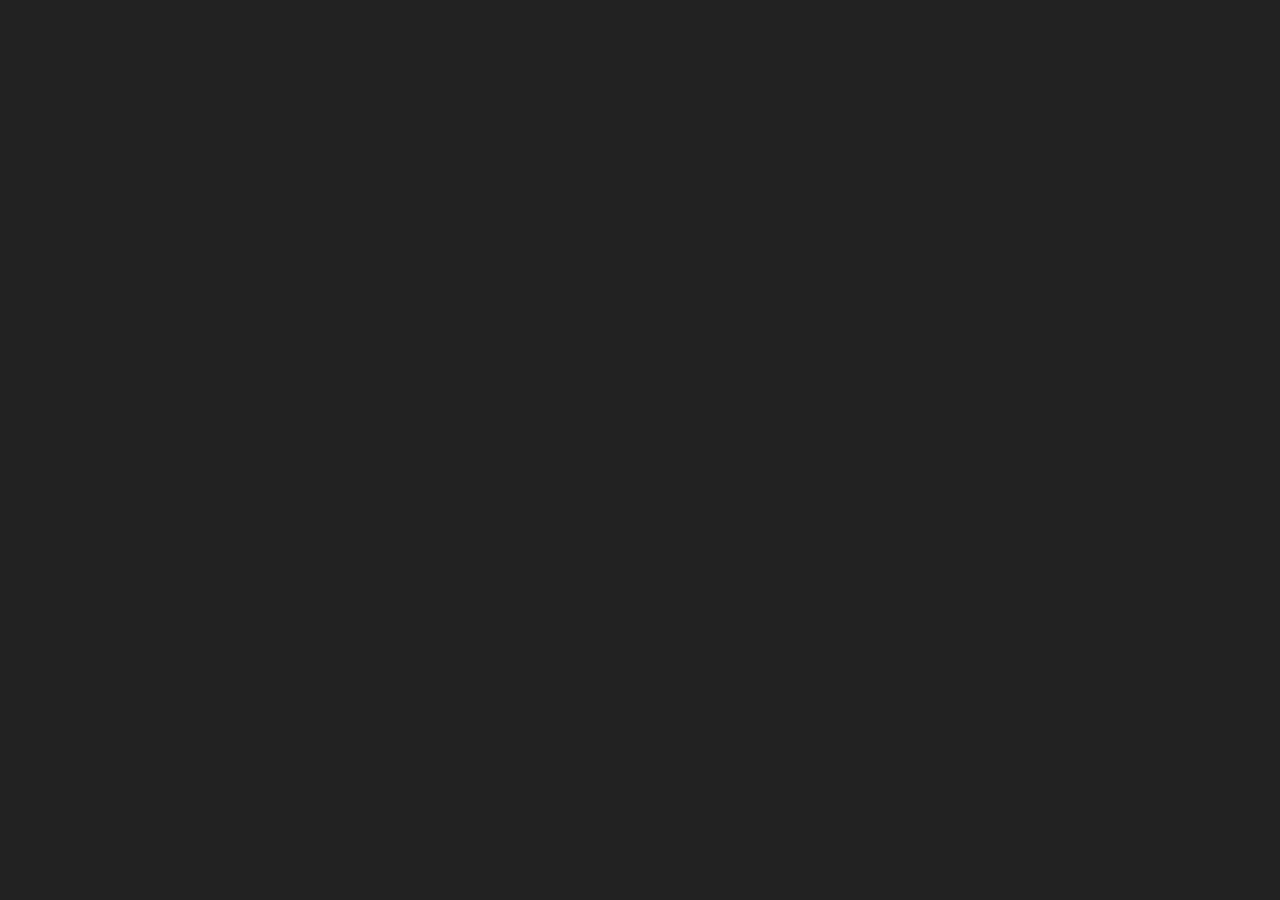
==== commit aac6186b: "Feat: Ajustes layout" ====
--- a/index.html
+++ b/index.html
@@ -1,41 +1,37 @@
 <!doctype html>
 <html lang="pt-BR">
 <head>
-<meta charset="utf-8">
-<meta name="viewport" content="width=device-width, initial-scale=1">
-<meta name="theme-color" content="#222222">
-<meta name="description" content="A Croma conecta estratégia e criatividade para construir uma comunicação alinhada ao momento da sua empresa e aonde ela quer chegar.">
-
-<!-- OG Meta Tags (Redes Sociais) -->
-<meta property="og:type" content="website">
-<meta property="og:locale" content="pt_BR">
-<meta property="og:title" content="Croma Comunicação — Estratégia para marcas em movimento">
-<meta property="og:description" content="Marketing não tem fórmula pronta. Sua estratégia também não deveria ter. Vamos falar da sua marca?">
-<meta property="og:image" content="img/logo/PROFILE%2001.png">
-
-<title>Croma Comunicação — Estratégia para marcas em movimento</title>
-
-<!-- Favicon -->
-<link rel="icon" type="image/png" href="img/logo/PROFILE%2004.png">
-
-<!-- Fontes -->
-<link rel="preconnect" href="https://fonts.googleapis.com">
-<link rel="preconnect" href="https://fonts.gstatic.com" crossorigin>
-<link href="https://fonts.googleapis.com/css2?family=Montserrat:wght@400;450;500;550;600;650;700;750;800;850;900&display=swap" rel="stylesheet">
-
-<!-- CSS Externo -->
-<link rel="stylesheet" href="css/style.css">
-
-<noscript><style>
+  <meta charset="utf-8">
+  <meta name="viewport" content="width=device-width, initial-scale=1">
+  <meta name="theme-color" content="#222222">
+  <meta name="description" content="A Croma conecta estratégia e criatividade para construir uma comunicação alinhada ao momento da sua empresa e aonde ela quer chegar.">
+  
+  <!-- OG Meta Tags -->
+  <meta property="og:type" content="website">
+  <meta property="og:locale" content="pt_BR">
+  <meta property="og:title" content="Croma Comunicação — Estratégia para marcas em movimento">
+  <meta property="og:description" content="Marketing não tem fórmula pronta. Sua estratégia também não deveria ter. Vamos falar da sua marca?">
+  <meta property="og:image" content="img/logo/PROFILE%2001.png">
+  
+  <title>Croma Comunicação — Estratégia para marcas em movimento</title>
+  <link rel="icon" type="image/png" href="img/logo/PROFILE%2004.png">
+  
+  <!-- Fontes e CSS -->
+  <link rel="preconnect" href="https://fonts.googleapis.com">
+  <link rel="preconnect" href="https://fonts.gstatic.com" crossorigin>
+  <link href="https://fonts.googleapis.com/css2?family=Montserrat:wght@400;450;500;550;600;650;700;750;800;850;900&display=swap" rel="stylesheet">
+  <link rel="stylesheet" href="css/style.css">
+  
+  <noscript><style>
     .menu-toggle,.motion-toggle{display:none!important}
     @media(max-width:940px){.header-inner{height:auto;flex-wrap:wrap;padding-block:14px}.main-nav{display:flex;position:static;flex:1 1 100%;flex-wrap:wrap;gap:14px;padding:0;border:0;box-shadow:none;max-height:none}.nav-link{font-size:12px;padding:3px 0}.nav-mobile-cta,.header-cta{display:none}.site-header{position:static}}
-</style></noscript>
+  </style></noscript>
 </head>
 <body>
-<a class="skip-link" href="#conteudo">Pular para o conteúdo</a>
-
-<!-- Ícones SVG -->
-<svg class="icon-library" xmlns="http://www.w3.org/2000/svg" aria-hidden="true">
+  <a class="skip-link" href="#conteudo">Pular para o conteúdo</a>
+  
+  <!-- Biblioteca de Ícones SVG (Global) -->
+  <svg class="icon-library" xmlns="http://www.w3.org/2000/svg" aria-hidden="true">
     <symbol id="arrow" viewBox="0 0 24 24"><path d="M4 12h15m-6-6 6 6-6 6"/></symbol>
     <symbol id="arrow-up" viewBox="0 0 24 24"><path d="M6 18 18 6M6 6h12v12"/></symbol>
     <symbol id="whatsapp" viewBox="0 0 24 24"><path d="M20.5 11.7a8.5 8.5 0 0 1-12.6 7.5L3 20.5l1.3-4.7A8.5 8.5 0 1 1 20.5 11.7Z"/><path d="M8.2 7.5c.3-.4.8-.3 1 0l1 2c.2.4-.2.8-.6 1.2.8 1.6 1.8 2.5 3.5 3.1.4-.4.8-1.1 1.2-.9l2 .9c.4.2.4.7.1 1.2-.5.9-1.4 1.2-2.3 1-3.2-.7-6.6-3.9-7-6.9-.1-.6.4-1.2 1.1-1.6Z"/></symbol>
@@ -44,152 +40,22 @@
     <symbol id="adapt" viewBox="0 0 64 64"><circle cx="26" cy="23" r="15"/><circle cx="39" cy="36" r="15"/><circle cx="21" cy="42" r="15"/></symbol>
     <symbol id="layers" viewBox="0 0 64 64"><path d="m32 6 23 16-23 16L9 22 32 6Zm-22 27 22 16 22-16M10 44l22 15 22-15"/></symbol>
     <symbol id="spark" viewBox="0 0 64 64"><path d="M32 4v56M4 32h56M12 12l40 40M12 52l40-40"/><circle cx="32" cy="32" r="10"/></symbol>
-</svg>
+  </svg>
 
-<header class="site-header" id="site-header">
-    <div class="shell header-inner">
-    <a class="brand" href="#inicio" aria-label="Croma Comunicação — início">
-        <img src="img/logo/LOGO%20AMARELO.png" alt="Croma Comunicação">
-    </a>
-    <nav class="main-nav" aria-label="Navegação principal" id="main-nav">
-        <a href="#inicio" class="nav-link is-active" aria-current="location">Início</a>
-        <a href="#sobre" class="nav-link">Sobre</a>
-        <a href="#servicos" class="nav-link">Serviços</a>
-        <a href="#clientes" class="nav-link">Clientes</a>
-        <a href="#contato" class="nav-link">Contato</a>
-        <a class="button button-yellow nav-mobile-cta" href="https://wa.me/5519991304333?text=Ol%C3%A1%2C%20Croma%21%20Quero%20falar%20sobre%20a%20minha%20marca." target="_blank" rel="noopener noreferrer">Vamos falar da sua marca? <svg class="icon"><use href="#arrow"/></svg></a>
-    </nav>
-    <a class="button button-yellow header-cta" href="https://wa.me/5519991304333?text=Ol%C3%A1%2C%20Croma%21%20Vamos%20tirar%20minha%20ideia%20do%20papel%3F" target="_blank" rel="noopener noreferrer"><span>Vamos tirar sua ideia do papel?</span><span class="button-orb"><svg class="icon"><use href="#arrow"/></svg></span></a>
-    <button class="menu-toggle" type="button" aria-label="Abrir menu" aria-controls="main-nav" aria-expanded="false"><span></span><span></span></button>
-    </div>
-</header>
+  <!-- Placeholders para injeção via JS -->
+  <div id="layout-header"></div>
+  
+  <main id="conteudo">
+    <div id="section-hero"></div>
+    <div id="section-about"></div>
+    <div id="section-services"></div>
+    <div id="section-clients"></div>
+    <div id="section-contact"></div>
+  </main>
 
-<main id="conteudo">
-    <!-- Hero Section -->
-    <section class="hero section-dark" id="inicio" aria-labelledby="hero-title">
-    <div class="shell hero-grid">
-        <div class="hero-copy">
-        <p class="eyebrow hero-eyebrow"><span class="tiny-dot"></span> Estratégia. Criatividade. Movimento.</p>
-        <h1 id="hero-title"><span class="hero-word">Marketing</span><span class="hero-line">não tem <span class="circled">fórmula<svg viewBox="0 0 400 92" preserveAspectRatio="none" aria-hidden="true"><path d="M388 35C333-7 71-2 13 35c-54 51 283 69 371 19C448 11 153 4 66 23"/></svg></span></span><span class="hero-last">pronta.</span></h1>
-        <p class="hero-subtitle"><span>Sua estratégia também não deveria ter.</span></p>
-        <p class="hero-description">A Croma conecta estratégia e criatividade para construir uma comunicação alinhada ao momento da sua empresa e aonde ela quer chegar.</p>
-        <a class="button button-yellow hero-cta" href="https://wa.me/5519991304333?text=Ol%C3%A1%2C%20Croma%21%20Quero%20falar%20sobre%20a%20minha%20marca." target="_blank" rel="noopener noreferrer">Vamos falar da sua marca? <svg class="icon"><use href="#arrow"/></svg></a>
-        </div>
-        <div class="hero-art" aria-label="Camaleão como símbolo de adaptação e transformação" role="img">
-        <img class="hero-symbol" src="img/logo/REDONDO%2001.png" alt="" aria-hidden="true">
-        <div class="orbit orbit-one" aria-hidden="true"></div>
-        <img class="chameleon" src="img/CAMALEAO.png" alt="" fetchpriority="high" decoding="async">
-        <div class="art-note" aria-hidden="true"><span class="note-cross">✳</span><span>Em constante<br><strong>transformação.</strong></span></div>
-        <div class="art-caption" aria-hidden="true">Sem fórmulas.<br>Com propósito.<span></span></div>
-        </div>
-    </div>
-    <div class="shell hero-bottom"><span>Comunicação que acompanha<br class="mobile-break"> o movimento da sua marca.</span><a href="#sobre">Conheça a Croma <span class="down-arrow">↓</span></a></div>
-    </section>
+  <div id="layout-footer"></div>
 
-    <!-- About Section -->
-    <section class="section-light about-section section-space" id="sobre" aria-labelledby="about-title">
-    <div class="shell">
-        <div class="about-grid">
-        <div class="about-copy reveal">
-            <p class="eyebrow"><span class="section-stroke"></span> Sobre a Croma</p>
-            <h2 id="about-title">Comunicação em constante <span class="highlight">transformação.</span></h2>
-            <p>A Croma é uma agência de comunicação que acredita que cada marca precisa encontrar o seu próprio caminho.</p>
-            <p>Por isso, entendemos o negócio, seus objetivos e desafios para criar estratégias que conectam criatividade, comunicação e resultado com assertividade.</p>
-            <a class="button button-dark" href="https://wa.me/5519991304333?text=Ol%C3%A1%2C%20Croma%21%20Quero%20conversar%20sobre%20o%20pr%C3%B3ximo%20passo%20da%20minha%20marca." target="_blank" rel="noopener noreferrer">Vamos falar sobre seu próximo passo? <svg class="icon"><use href="#arrow"/></svg></a>
-        </div>
-        <div class="about-poster reveal" aria-hidden="true">
-            <img src="img/logo/REDONDO%2002.png" alt="" class="poster-symbol" loading="lazy">
-            <div class="poster-top"><span>O MESMO PROPÓSITO.</span><span>↗</span></div>
-            <div class="poster-words"><span>Ideias.</span><span>Marcas.</span><span>Pessoas.</span><span class="poster-outline">Conexões.</span><span class="poster-yellow">Resultados.</span></div>
-            <div class="poster-bottom"><span>Diferentes caminhos.<br>Novas possibilidades.</span><img src="img/logo/PROFILE%2001.png" width="45" alt="" loading="lazy"></div>
-        </div>
-        </div>
-        <div class="pillars">
-        <article class="pillar reveal"><div class="pillar-symbol"><span></span><svg><use href="#adapt"/></svg></div><p class="pillar-number">01 /</p><h3>Adaptabilidade</h3><p>Estratégias que acompanham diferentes momentos, necessidades e objetivos.</p></article>
-        <article class="pillar reveal"><div class="pillar-symbol"><span></span><svg><use href="#layers"/></svg></div><p class="pillar-number">02 /</p><h3>Versatilidade</h3><p>Diferentes soluções trabalhando juntas para construir uma comunicação mais completa.</p></article>
-        <article class="pillar reveal"><div class="pillar-symbol"><span></span><svg><use href="#spark"/></svg></div><p class="pillar-number">03 /</p><h3>Inovação</h3><p>Novas ideias, formatos e possibilidades para manter sua marca relevante e em movimento.</p></article>
-        </div>
-    </div>
-    </section>
-
-    <!-- Services Section -->
-    <section class="section-dark services-section section-space" id="servicos" aria-labelledby="services-title">
-    <div class="shell">
-        <div class="section-heading reveal">
-        <div><p class="eyebrow"><span class="section-stroke"></span> Serviços</p><h2 id="services-title">O que podemos <span class="highlight">fazer</span><br class="desktop-break"> pela sua marca?</h2></div>
-        <div class="section-heading-aside"><p>Da estratégia à execução, conectamos diferentes áreas da comunicação para transformar objetivos em ações.</p><a class="text-link" href="https://wa.me/5519991304333?text=Ol%C3%A1%2C%20Croma%21%20Quero%20saber%20mais%20sobre%20os%20servi%C3%A7os." target="_blank" rel="noopener noreferrer">Quero saber mais <svg class="icon"><use href="#arrow-up"/></svg></a></div>
-        </div>
-        <div class="services-grid">
-        <a class="service-card reveal" href="https://wa.me/5519991304333?text=Ol%C3%A1%2C%20Croma%21%20Quero%20saber%20mais%20sobre%20Produ%C3%A7%C3%A3o%20de%20Conte%C3%BAdo." target="_blank" rel="noopener noreferrer" aria-label="Conversar sobre Produção de Conteúdo no WhatsApp">
-            <div class="service-art content-art" aria-hidden="true"><div class="mini-post post-back"><span></span><i></i></div><div class="mini-post post-front"><div class="post-header"><b></b><span></span></div><div class="post-picture"><span>Ideias<br>que<br><em>conectam.</em></span><i>✳</i></div><div class="post-bottom">♡ &nbsp; ◇ &nbsp; ↗</div></div><span class="art-index">01</span></div>
-            <div class="service-content"><h3>Produção de<br>Conteúdo</h3><p>Estratégia e criação de conteúdos pensados para fortalecer sua presença nas redes sociais.</p><span class="service-action"><span>Vamos conversar</span><span class="round-arrow"><svg class="icon"><use href="#arrow-up"/></svg></span></span></div>
-        </a>
-        <a class="service-card reveal" href="https://wa.me/5519991304333?text=Ol%C3%A1%2C%20Croma%21%20Quero%20saber%20mais%20sobre%20Audiovisual." target="_blank" rel="noopener noreferrer" aria-label="Conversar sobre Audiovisual no WhatsApp">
-            <div class="service-art video-art" aria-hidden="true"><div class="video-corners"></div><div class="video-orbit"></div><div class="play-button"><svg viewBox="0 0 30 30"><path d="m11 7 13 8-13 8Z"/></svg></div><div class="video-bottom"><span class="record-dot"></span> REC <span class="video-timeline"></span></div><span class="art-index">02</span></div>
-            <div class="service-content"><h3>Audiovisual</h3><p>Produção de vídeos que apresentam sua marca, seus produtos e suas ideias de forma criativa.</p><span class="service-action"><span>Vamos conversar</span><span class="round-arrow"><svg class="icon"><use href="#arrow-up"/></svg></span></span></div>
-        </a>
-        <a class="service-card reveal" href="https://wa.me/5519991304333?text=Ol%C3%A1%2C%20Croma%21%20Quero%20saber%20mais%20sobre%20Tr%C3%A1fego%20Pago." target="_blank" rel="noopener noreferrer" aria-label="Conversar sobre Tráfego Pago no WhatsApp">
-            <div class="service-art traffic-art" aria-hidden="true"><div class="traffic-grid"></div><div class="traffic-bars"><span></span><span></span><span></span><span></span><span></span></div><svg class="growth-line" viewBox="0 0 240 130"><path d="m12 111 53-34 36 6 53-47 34 7 38-33M205 10h21v21"/></svg><span class="art-index">03</span></div>
-            <div class="service-content"><h3>Tráfego Pago</h3><p>Campanhas estratégicas para ampliar o alcance da sua empresa e gerar novas oportunidades.</p><span class="service-action"><span>Vamos conversar</span><span class="round-arrow"><svg class="icon"><use href="#arrow-up"/></svg></span></span></div>
-        </a>
-        <a class="service-card reveal" href="https://wa.me/5519991304333?text=Ol%C3%A1%2C%20Croma%21%20Quero%20saber%20mais%20sobre%20Desenvolvimento%20Digital." target="_blank" rel="noopener noreferrer" aria-label="Conversar sobre Desenvolvimento Digital no WhatsApp">
-            <div class="service-art web-art" aria-hidden="true"><div class="mini-browser"><div class="browser-toolbar"><b></b><b></b><b></b><span></span></div><div class="browser-body"><strong>Sua marca.<br><em>Mais longe.</em></strong><i>↗</i><span class="browser-button"></span></div></div><div class="mini-mobile"><span></span><b>↗</b><i></i></div><span class="art-index">04</span></div>
-            <div class="service-content"><h3>Desenvolvimento<br>Digital</h3><p>Sites e landing pages que convertem e fortalecem a presença da sua marca também fora das redes sociais.</p><span class="service-action"><span>Vamos conversar</span><span class="round-arrow"><svg class="icon"><use href="#arrow-up"/></svg></span></span></div>
-        </a>
-        </div>
-    </div>
-    </section>
-
-    <!-- Clients Section -->
-    <section class="section-light clients-section section-space" id="clientes" aria-labelledby="clients-title">
-    <div class="shell">
-        <div class="section-heading reveal"><div><p class="eyebrow"><span class="section-stroke"></span> Clientes</p><h2 id="clients-title">Marcas que já fazem<br class="desktop-break"> parte da <span class="highlight">nossa história.</span></h2></div><p class="clients-intro">Negócios diferentes, desafios diferentes e estratégias construídas para cada um deles.</p></div>
-        <div class="clients-grid" role="list" aria-label="Marcas atendidas">
-        <div class="client-card client-panobianco reveal" role="listitem"><img src="img/clientes/pb.png" alt="Panobianco Academia" loading="lazy"></div>
-        <div class="client-card client-clube reveal" role="listitem"><img src="img/clientes/clube%2004.png" alt="Clube 04 Pet Store" loading="lazy"></div>
-        <div class="client-card client-law reveal" role="listitem"><img src="img/clientes/Figueiredo_e_Ferreira-5.png" alt="Figueiredo &amp; Ferreira Advocacia" loading="lazy"></div>
-        <div class="client-card client-ciop reveal" role="listitem"><img src="img/clientes/Caio-logo-CIOP.png" alt="CIOP Odontologia" loading="lazy"></div>
-        <div class="client-card client-bridge reveal" role="listitem"><img src="img/clientes/BRIDGE.png" alt="Bridge English Center" loading="lazy"></div>
-        <div class="client-card client-lu reveal" role="listitem"><img src="img/clientes/LU%20CASTRO%20logo.png" alt="Lu Castro Joias" loading="lazy"></div>
-        <div class="client-card client-dental reveal" role="listitem"><img src="img/clientes/LOGO%20-%20PL%20ODONTOLOGIA%20ESPECIALIZADA%20SEM%20FUNDO.png" alt="Odontologia Especializada" loading="lazy"></div>
-        <div class="client-card client-innovate reveal" role="listitem"><img src="img/clientes/INNOVATE%20LOGO_ORIGINAL.png" alt="Innovate Corporate Recovery" loading="lazy"></div>
-        <div class="client-card client-nexus reveal" role="listitem"><img src="img/clientes/NEXUSCORP_LOGO%20CHUMBO%20FUNDO%20CINZA.png" alt="Nexuscorp" loading="lazy"></div>
-        <div class="client-card client-spaco reveal" role="listitem"><img src="img/clientes/SPA%C3%87O%20TEXTIL%20-%20LOGO.png" alt="Spaço Têxtil" loading="lazy"></div>
-        <div class="client-card reveal" style="background:#fff;" role="listitem"><img src="img/clientes/SUPAP%C3%81%20LOGO%20TEXTO.png" alt="Supapá" loading="lazy"></div>
-        </div>
-        <div class="clients-endnote reveal"><span class="tiny-dot"></span><p>Estratégia para marcas em movimento.</p><a href="#contato" aria-label="Ir para contato"><svg class="icon"><use href="#arrow-up"/></svg></a></div>
-    </div>
-    </section>
-
-    <!-- Contact Section -->
-    <section class="contact-section" id="contato" aria-labelledby="contact-title">
-    <img src="img/logo/REDONDO%2001.png" class="contact-symbol" alt="" aria-hidden="true" loading="lazy">
-    <div class="shell contact-grid">
-        <div class="reveal"><p class="eyebrow"><span class="section-stroke"></span> Vamos construir o que vem a seguir?</p><h2 id="contact-title">Sua empresa está pronta para o <span>próximo passo?</span></h2></div>
-        <div class="contact-copy reveal"><span class="contact-arrow" aria-hidden="true">↗</span><p>Conte pra gente onde sua marca está hoje e onde você quer chegar. A Croma ajuda a transformar esse próximo passo em estratégia e realidade.</p><a class="button button-dark" href="https://wa.me/5519991304333?text=Ol%C3%A1%2C%20Croma%21%20Quero%20saber%20como%20a%20Croma%20pode%20ajudar%20minha%20empresa." target="_blank" rel="noopener noreferrer">Quero saber como a Croma pode ajudar <svg class="icon"><use href="#arrow"/></svg></a></div>
-    </div>
-    </section>
-</main>
-
-<footer class="site-footer section-dark">
-    <div class="shell">
-    <div class="footer-grid">
-        <div class="footer-brand">
-        <a class="brand" href="#inicio" aria-label="Croma Comunicação — início">
-            <img src="img/logo/LOGO%20AMARELO.png" alt="Croma Comunicação">
-        </a>
-        <p>Estratégia para marcas<br>em movimento.</p>
-        </div>
-        <nav class="footer-nav" aria-label="Navegação do rodapé"><h2>Navegue</h2><a href="#inicio">Início</a><a href="#sobre">Sobre</a><a href="#servicos">Serviços</a><a href="#clientes">Clientes</a><a href="#contato">Contato</a></nav>
-        <div class="footer-contact"><h2>Vamos conversar?</h2><a href="https://wa.me/5519991304333" target="_blank" rel="noopener noreferrer"><svg class="icon"><use href="#whatsapp"/></svg><span>(19) 99130-4333</span></a><a href="mailto:ag.cromacomunicacao@gmail.com"><svg class="icon"><use href="#mail"/></svg><span>ag.cromacomunicacao@gmail.com</span></a><a href="https://www.instagram.com/croma.comunicacao/" target="_blank" rel="noopener noreferrer"><svg class="icon"><use href="#instagram"/></svg><span>@croma.comunicacao</span></a></div>
-        <a class="footer-back" href="#inicio" aria-label="Voltar ao início"><svg class="icon"><use href="#arrow-up"/></svg><span>Voltar ao topo</span></a>
-    </div>
-    <div class="footer-bottom"><p>© Croma Comunicação. Todos os direitos reservados.</p><button type="button" class="motion-toggle" aria-pressed="false"><span class="motion-indicator" aria-hidden="true"></span><span class="motion-label">Pausar animações</span></button><p class="footer-signature">Estratégia. Criatividade. <span>Em movimento.</span></p></div>
-    </div>
-</footer>
-<a class="floating-whatsapp" href="https://wa.me/5519991304333?text=Ol%C3%A1%2C%20Croma%21%20Quero%20encontrar%20uma%20solu%C3%A7%C3%A3o%20para%20minha%20empresa." target="_blank" rel="noopener noreferrer" aria-label="Encontre a solução para sua empresa. Abrir WhatsApp da Croma."><span class="whatsapp-tooltip">Encontre a solução<br>para sua empresa.</span><svg class="icon"><use href="#whatsapp"/></svg></a>
-
-<!-- Script Externo -->
-<script src="js/main.js" defer></script>
+  <!-- Script que fará o fetch de tudo -->
+  <script src="js/main.js" defer></script>
 </body>
 </html>
--- a/css/style.css
+++ b/css/style.css
@@ -12,4 +12,5 @@
 @import url('sections/about.css');
 @import url('sections/services.css');
 @import url('sections/clients.css');
+@import url('sections/contact.css'); 
 @import url('sections/footer.css');
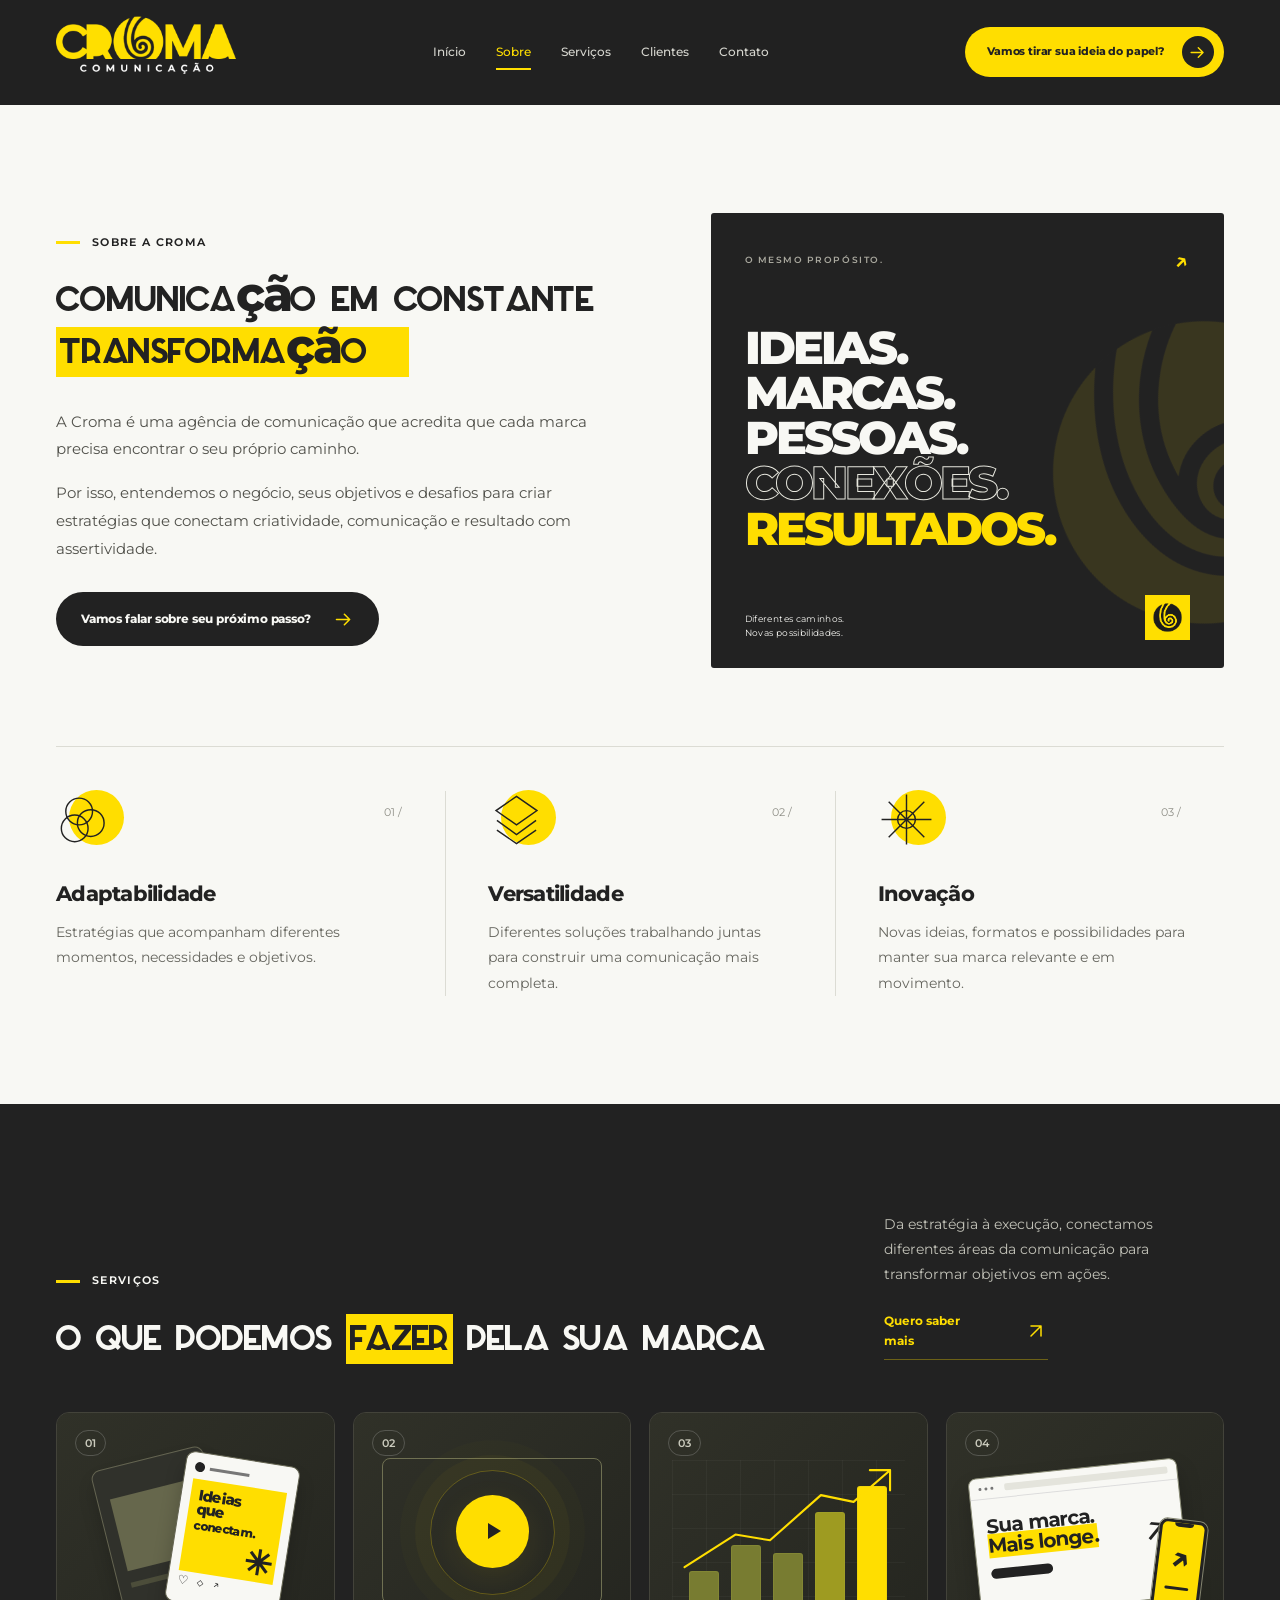
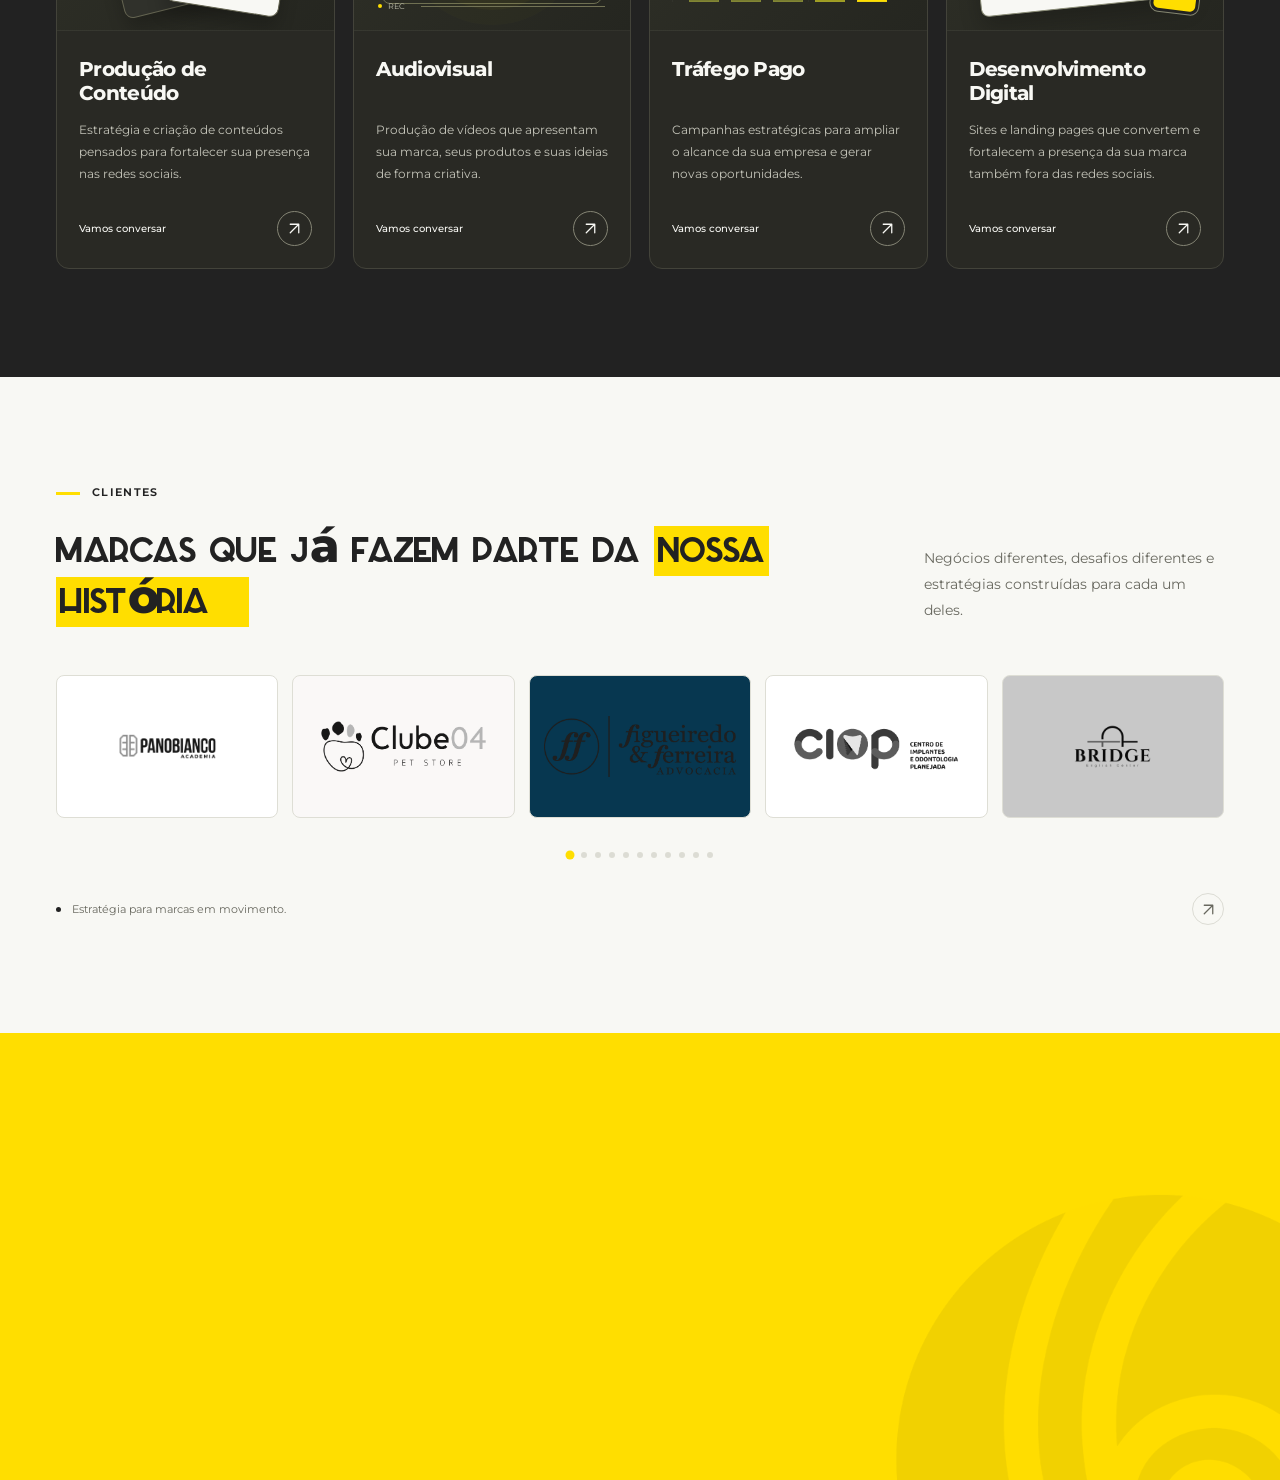
==== commit a26596bf: "fix: adiciona type=module no script main.js" ====
--- a/index.html
+++ b/index.html
@@ -6,7 +6,6 @@
   <meta name="theme-color" content="#222222">
   <meta name="description" content="A Croma conecta estratégia e criatividade para construir uma comunicação alinhada ao momento da sua empresa e aonde ela quer chegar.">
   
-  <!-- OG Meta Tags -->
   <meta property="og:type" content="website">
   <meta property="og:locale" content="pt_BR">
   <meta property="og:title" content="Croma Comunicação — Estratégia para marcas em movimento">
@@ -16,7 +15,6 @@
   <title>Croma Comunicação — Estratégia para marcas em movimento</title>
   <link rel="icon" type="image/png" href="img/logo/PROFILE%2004.png">
   
-  <!-- Fontes e CSS -->
   <link rel="preconnect" href="https://fonts.googleapis.com">
   <link rel="preconnect" href="https://fonts.gstatic.com" crossorigin>
   <link href="https://fonts.googleapis.com/css2?family=Montserrat:wght@400;450;500;550;600;650;700;750;800;850;900&display=swap" rel="stylesheet">
@@ -30,7 +28,6 @@
 <body>
   <a class="skip-link" href="#conteudo">Pular para o conteúdo</a>
   
-  <!-- Biblioteca de Ícones SVG (Global) -->
   <svg class="icon-library" xmlns="http://www.w3.org/2000/svg" aria-hidden="true">
     <symbol id="arrow" viewBox="0 0 24 24"><path d="M4 12h15m-6-6 6 6-6 6"/></symbol>
     <symbol id="arrow-up" viewBox="0 0 24 24"><path d="M6 18 18 6M6 6h12v12"/></symbol>
@@ -42,7 +39,6 @@
     <symbol id="spark" viewBox="0 0 64 64"><path d="M32 4v56M4 32h56M12 12l40 40M12 52l40-40"/><circle cx="32" cy="32" r="10"/></symbol>
   </svg>
 
-  <!-- Placeholders para injeção via JS -->
   <div id="layout-header"></div>
   
   <main id="conteudo">
@@ -55,7 +51,7 @@
 
   <div id="layout-footer"></div>
 
-  <!-- Script que fará o fetch de tudo -->
-  <script src="js/main.js" defer></script>
+  <!-- Script -->
+  <script type="module" src="js/main.js"></script>
 </body>
 </html>
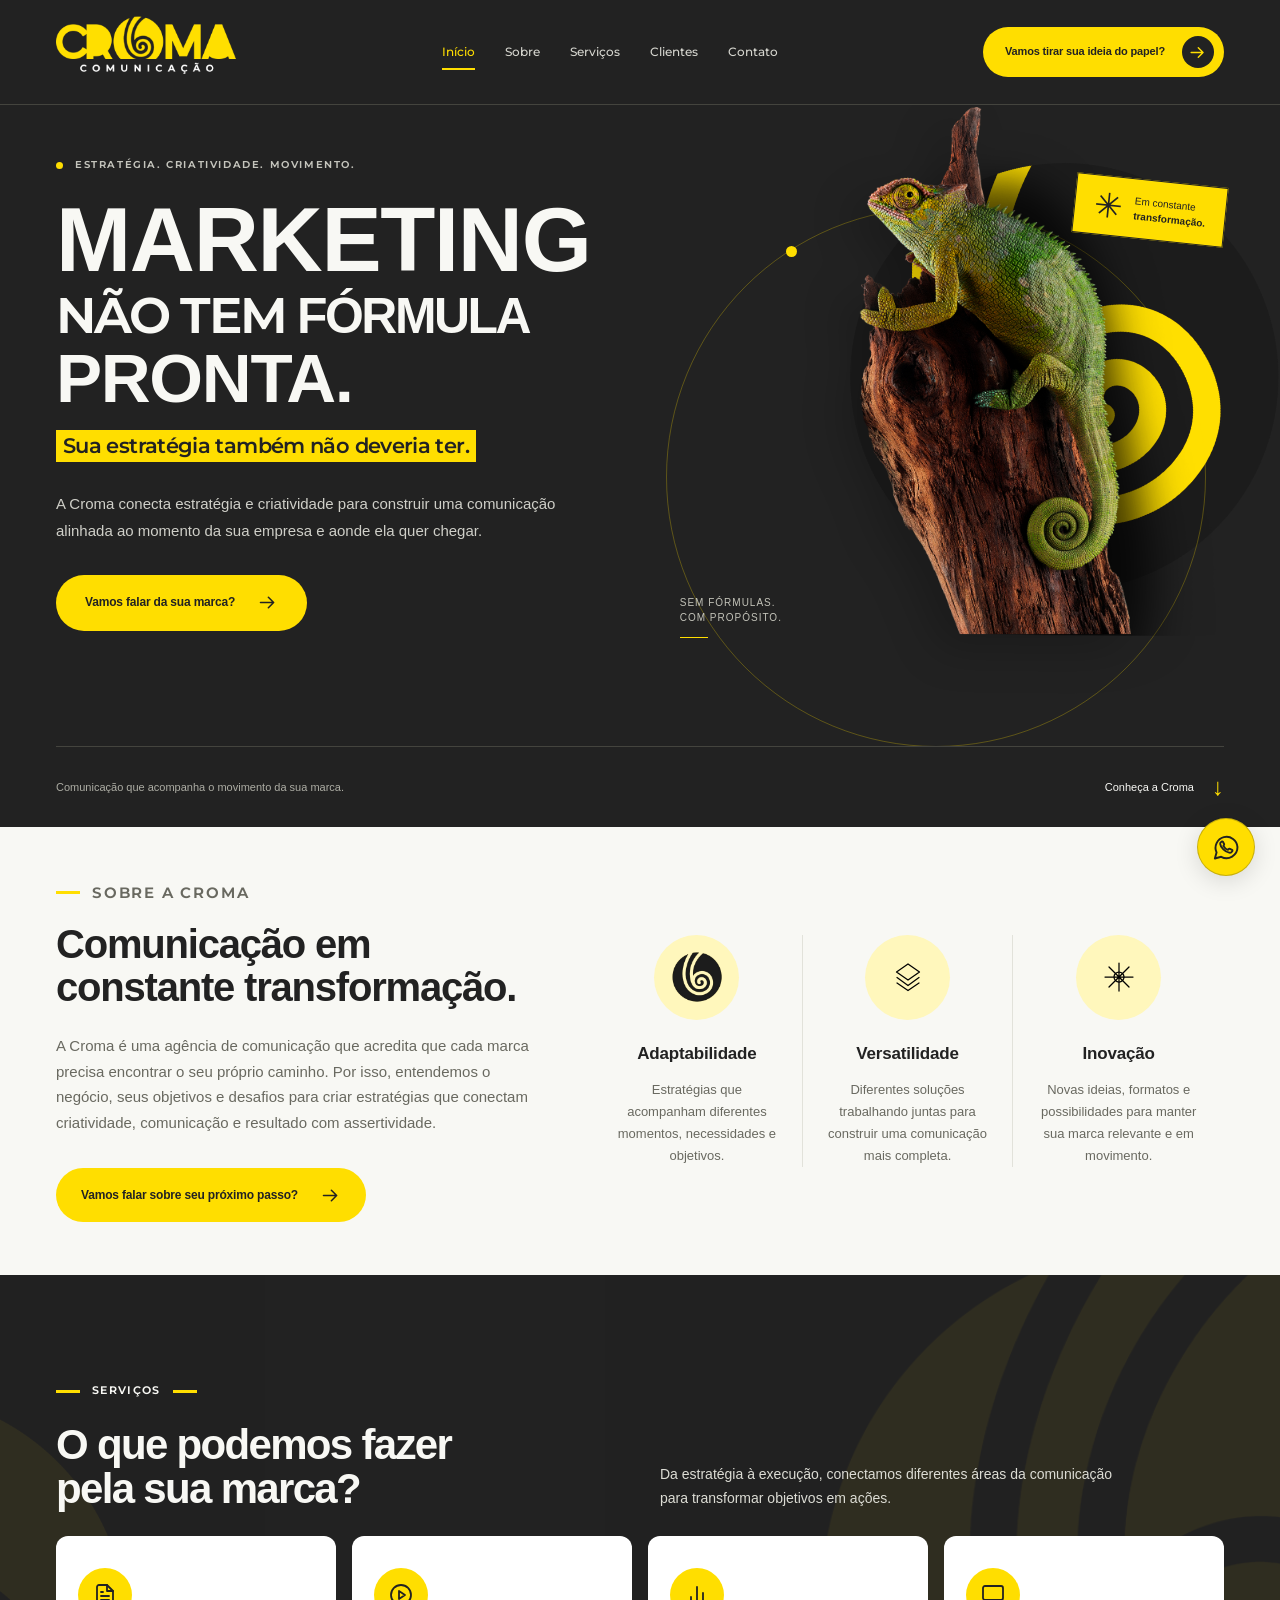
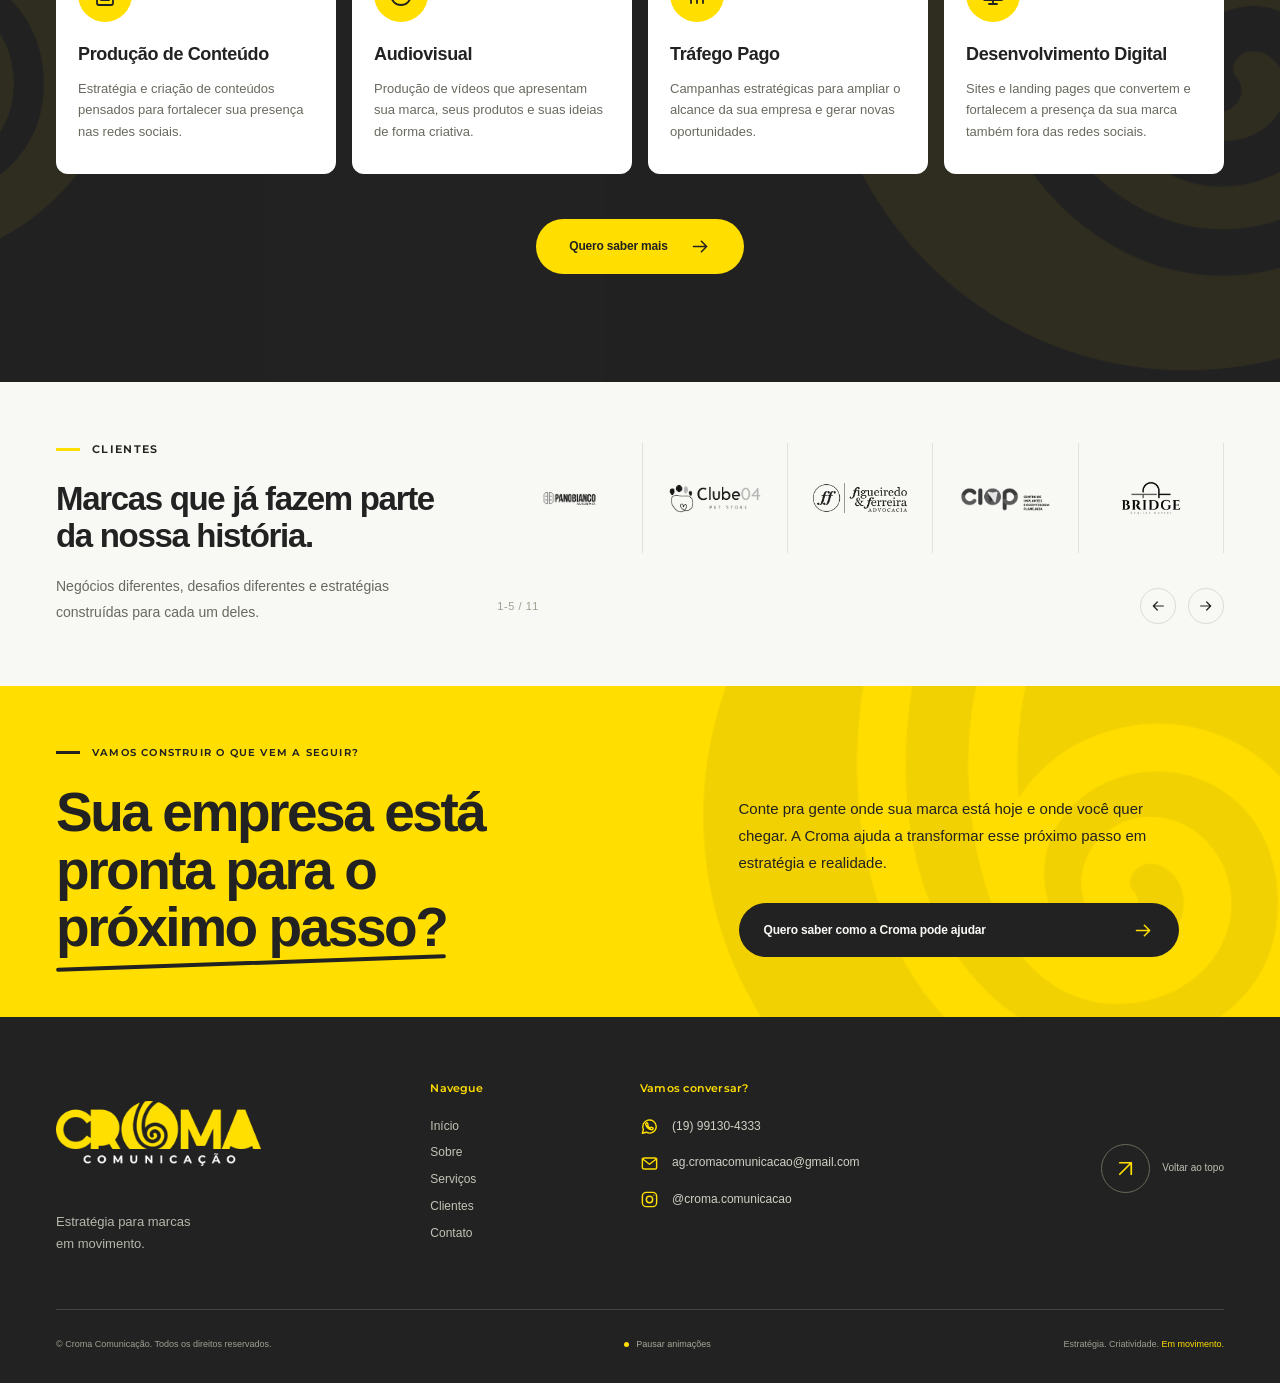
==== commit 44ba8d35: "Fix: Alteraçoes de negocio" ====
--- a/index.html
+++ b/index.html
@@ -51,7 +51,6 @@
 
   <div id="layout-footer"></div>
 
-  <!-- Script -->
   <script type="module" src="js/main.js"></script>
 </body>
 </html>
--- a/css/style.css
+++ b/css/style.css
@@ -1,12 +1,6 @@
-/* =========================================
-   CROMA COMUNICAÇÃO - ESTILOS PRINCIPAIS
-   ========================================= */
-
-/* 1. Base */
 @import url('base/variables.css');
 @import url('base/reset.css');
 
-/* 2. Seções (Componentes) */
 @import url('sections/header.css');
 @import url('sections/hero.css');
 @import url('sections/about.css');
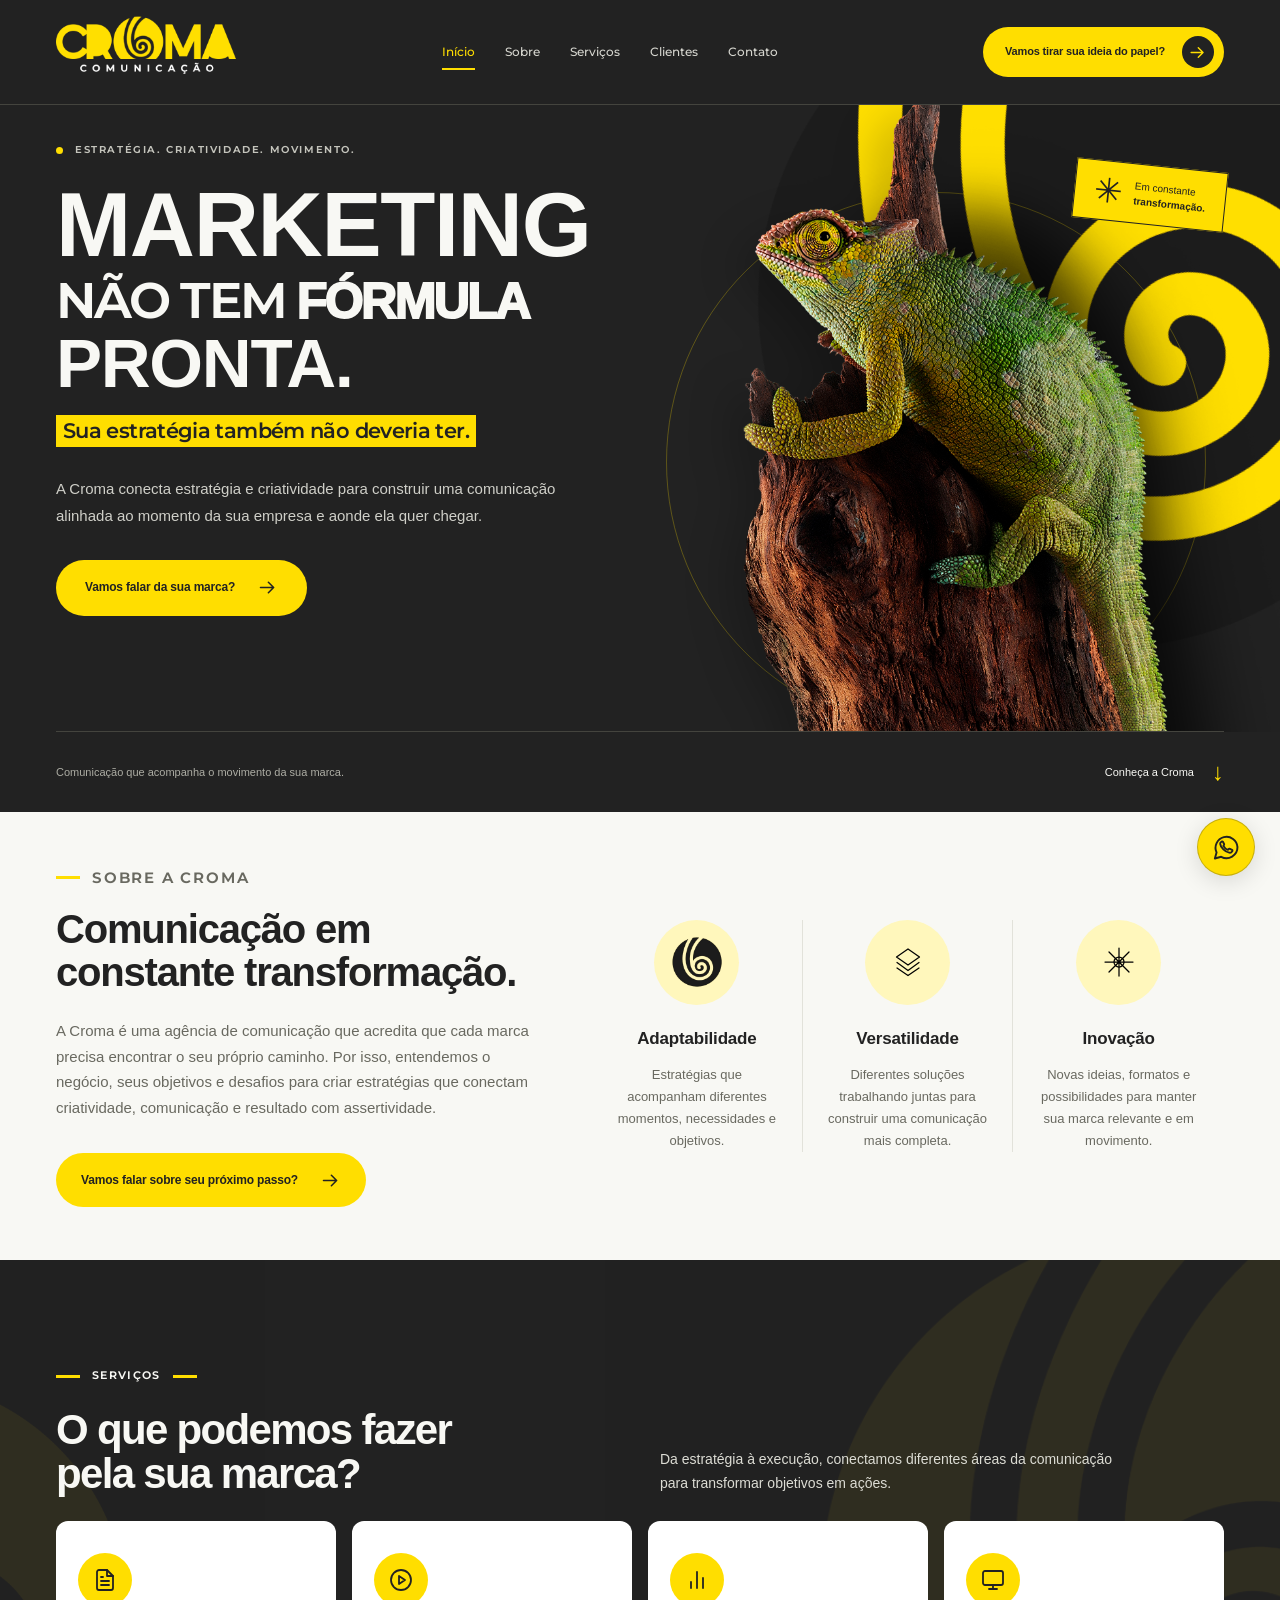
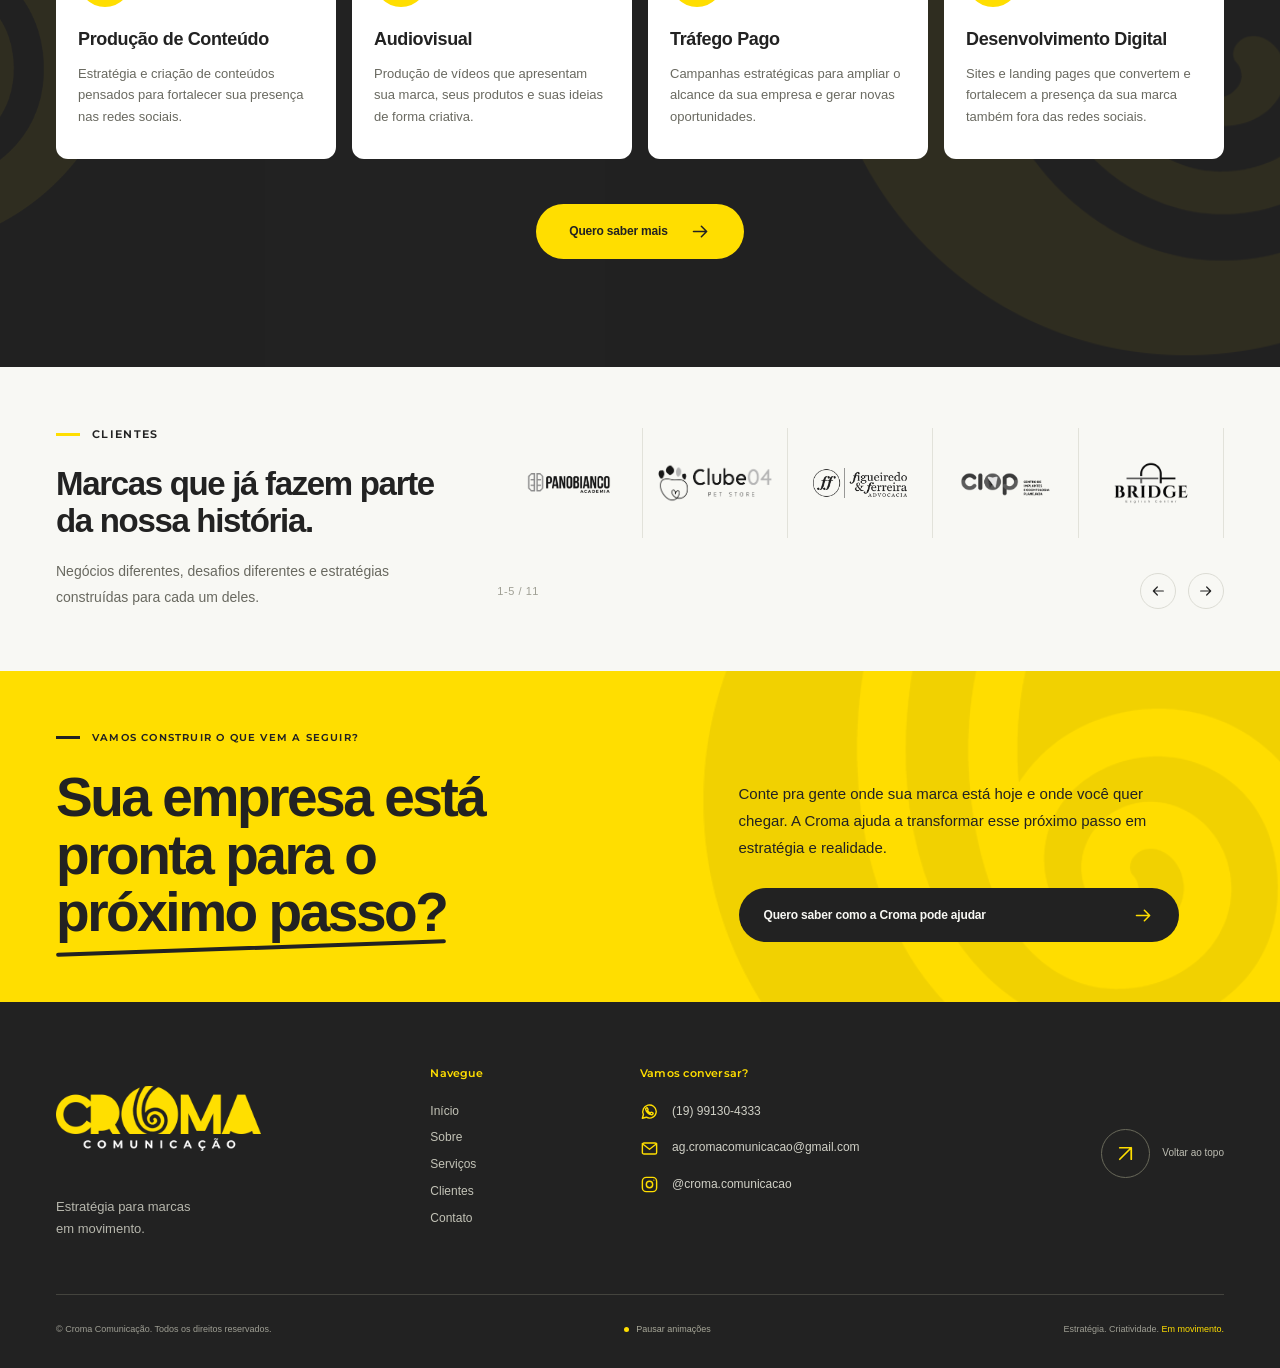
==== commit 399313ff: "Fix: Ajuste icone" ====
--- a/index.html
+++ b/index.html
@@ -13,7 +13,7 @@
   <meta property="og:image" content="img/logo/PROFILE%2001.png">
   
   <title>Croma Comunicação — Estratégia para marcas em movimento</title>
-  <link rel="icon" type="image/png" href="img/logo/PROFILE%2004.png">
+  <link rel="icon" type="image/png" href="img/logo/PROFILE%2001.png">
   
   <link rel="preconnect" href="https://fonts.googleapis.com">
   <link rel="preconnect" href="https://fonts.gstatic.com" crossorigin>
